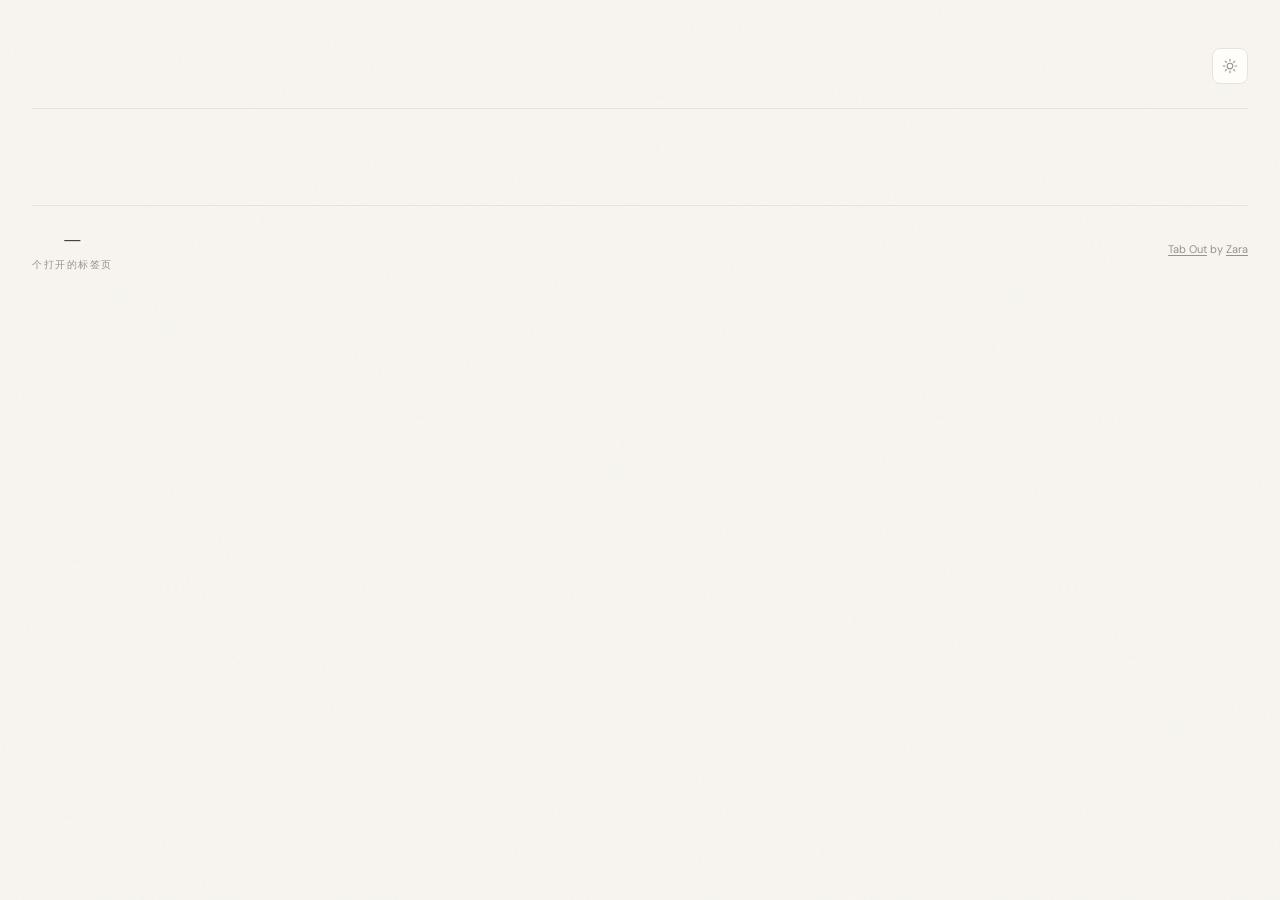
==== extension/index.html @ 6ba46573 "feat: 添加深色/浅色主题切换功能 - 支持跟随系统自动切换深色/浅色模式 - 右上角添加主题切换按钮（太阳/月亮图标） - 用户手动切换后记住偏好，存到 chrome.storage.local" ====
<!DOCTYPE html>
<html lang="zh-CN">
<head>
  <meta charset="UTF-8">
  <meta name="viewport" content="width=device-width, initial-scale=1.0">
  <title>Tab Out</title>

  <!-- Google Fonts: Newsreader (for headings/numbers) + DM Sans (for body text) -->
  <link rel="preconnect" href="https://fonts.googleapis.com">
  <link href="https://fonts.googleapis.com/css2?family=Newsreader:ital,opsz,wght@0,6..72,300;0,6..72,400;0,6..72,500;1,6..72,300;1,6..72,400&family=DM+Sans:wght@300;400;500;600&display=swap" rel="stylesheet">

  <link rel="stylesheet" href="style.css">
</head>
<body>
<div class="container">



  <!-- ================================================================
       HEADER — greeting on the left, theme toggle on the right
       ================================================================ -->
  <header>
    <div class="header-left">
      <!-- "Good afternoon" — written by getGreeting() in app.js -->
      <h1 id="greeting"></h1>
      <!-- "Friday, April 4, 2026" — written by getDateDisplay() in app.js -->
      <div class="date" id="dateDisplay"></div>
    </div>
    <div class="header-right">
      <button class="theme-toggle" id="themeToggle" title="切换主题">
        <svg class="icon-sun" xmlns="http://www.w3.org/2000/svg" fill="none" viewBox="0 0 24 24" stroke-width="1.5" stroke="currentColor">
          <path stroke-linecap="round" stroke-linejoin="round" d="M12 3v2.25m6.364.386-1.591 1.591M21 12h-2.25m-.386 6.364-1.591-1.591M12 18.75V21m-4.773-4.227-1.591 1.591M5.25 12H3m4.227-4.773L5.636 5.636M15.75 12a3.75 3.75 0 1 1-7.5 0 3.75 3.75 0 0 1 7.5 0Z" />
        </svg>
        <svg class="icon-moon" xmlns="http://www.w3.org/2000/svg" fill="none" viewBox="0 0 24 24" stroke-width="1.5" stroke="currentColor">
          <path stroke-linecap="round" stroke-linejoin="round" d="M21.752 15.002A9.72 9.72 0 0 1 18 15.75c-5.385 0-9.75-4.365-9.75-9.75 0-1.33.266-2.597.748-3.752A9.753 9.753 0 0 0 3 11.25C3 16.635 7.365 21 12.75 21a9.753 9.753 0 0 0 9.002-5.998Z" />
        </svg>
      </button>
    </div>
  </header>

  <!-- ================================================================
       TAB OUT DUPES BANNER — appears when you have extra Tab Out tabs open
       Hidden by default; app.js shows it when dupeTabOutCount > 1
       ================================================================ -->
  <div class="tab-cleanup-banner" id="tabOutDupeBanner" style="display:none">
    <div class="tab-cleanup-left">
      <div class="tab-cleanup-icon">
        <svg xmlns="http://www.w3.org/2000/svg" fill="none" viewBox="0 0 24 24" stroke-width="1.5" stroke="currentColor">
          <path stroke-linecap="round" stroke-linejoin="round" d="M15.75 17.25v3.375c0 .621-.504 1.125-1.125 1.125h-9.75a1.125 1.125 0 0 1-1.125-1.125V7.875c0-.621.504-1.125 1.125-1.125H6.75a9.06 9.06 0 0 1 1.5.124m7.5 10.376h3.375c.621 0 1.125-.504 1.125-1.125V11.25c0-4.46-3.243-8.161-7.5-8.876a9.06 9.06 0 0 0-1.5-.124H9.375c-.621 0-1.125.504-1.125 1.125v3.5m7.5 10.375H9.375a1.125 1.125 0 0 1-1.125-1.125v-9.25m12 6.625v-1.875a3.375 3.375 0 0 0-3.375-3.375h-1.5a1.125 1.125 0 0 1-1.125-1.125v-1.5a3.375 3.375 0 0 0-3.375-3.375H9.75" />
        </svg>
      </div>
      <div class="tab-cleanup-text">
        你打开了 <strong id="tabOutDupeCount"></strong> 个 Tab Out 标签页。保留这一个就好？
      </div>
    </div>
    <button class="tab-cleanup-btn" data-action="close-tabout-dupes">关闭多余的</button>
  </div>

  <!-- ================================================================
       MAIN CONTENT AREA — two-column layout
       Left: open tabs (domain/mission cards)
       Right: saved for later checklist
       The right column only renders when it has items (JS controls this)
       ================================================================ -->
  <div class="dashboard-columns" id="dashboardColumns">

    <!-- LEFT COLUMN: Open tabs -->
    <div class="active-section" id="openTabsSection" style="display:none">
      <div class="section-header">
        <h2 id="openTabsSectionTitle">当前</h2>
        <div class="section-line"></div>
        <div class="section-count" id="openTabsSectionCount"></div>
      </div>
      <div class="missions" id="openTabsMissions"></div>
    </div>

    <!-- RIGHT COLUMN: Saved for Later checklist -->
    <div class="deferred-column" id="deferredColumn" style="display:none">
      <div class="section-header">
        <h2>稍后处理</h2>
        <div class="section-line"></div>
        <div class="section-count" id="deferredCount"></div>
      </div>

      <!-- Active checklist items — injected by renderDeferredList() in app.js -->
      <div class="deferred-list" id="deferredList"></div>

      <!-- Empty state — shown when no active deferred tabs -->
      <div class="deferred-empty" id="deferredEmpty" style="display:none">
        暂无待处理标签页。
      </div>

      <!-- Archive section — collapsed by default -->
      <div class="deferred-archive" id="deferredArchive" style="display:none">
        <button class="archive-toggle" id="archiveToggle">
          <svg class="archive-chevron" xmlns="http://www.w3.org/2000/svg" fill="none" viewBox="0 0 24 24" stroke-width="2" stroke="currentColor"><path stroke-linecap="round" stroke-linejoin="round" d="m19.5 8.25-7.5 7.5-7.5-7.5" /></svg>
          归档
          <span class="archive-count" id="archiveCount"></span>
        </button>
        <div class="archive-body" id="archiveBody" style="display:none">
          <input type="text" class="archive-search" id="archiveSearch" placeholder="搜索已归档标签页...">
          <div class="archive-list" id="archiveList"></div>
        </div>
      </div>
    </div>

  </div><!-- end .dashboard-columns -->

  <!-- ================================================================
       FOOTER — global stats + refresh control
       ================================================================ -->
  <footer>
    <div class="footer-stats">
      <div class="stat">
        <div class="stat-num" id="statTabs">—</div>
        <div class="stat-label">个打开的标签页</div>
      </div>
    </div>
    <div class="last-refresh">
      <span style="color: var(--muted); font-size: 11px;"><a href="https://github.com/zarazhangrui/tab-out" target="_top" style="color: var(--muted); text-decoration: underline; text-underline-offset: 2px;">Tab Out</a> by <a href="https://x.com/zarazhangrui" target="_top" style="color: var(--muted); text-decoration: underline; text-underline-offset: 2px;">Zara</a></span>
    </div>
  </footer>

</div><!-- end .container -->

<!-- ================================================================
     TOAST — floats above everything, used for action confirmations
     Hidden by default via CSS (opacity:0, translateY)
     ================================================================ -->
<div class="toast" id="toast">
  <!-- Checkmark circle icon (Heroicons outline) -->
  <svg xmlns="http://www.w3.org/2000/svg" fill="none" viewBox="0 0 24 24" stroke-width="2" stroke="currentColor">
    <path stroke-linecap="round" stroke-linejoin="round" d="M9 12.75 11.25 15 15 9.75M21 12a9 9 0 1 1-18 0 9 9 0 0 1 18 0Z" />
  </svg>
  <span id="toastText"></span>
</div>

<!-- Personal config (gitignored) — defines LOCAL_LANDING_PAGE_PATTERNS etc. -->
<!-- If the file doesn't exist, that's fine — app.js uses sensible defaults. -->
<script src="config.local.js" onerror="/* no personal config, that's fine */"></script>

<!-- Main dashboard logic — loads last so the DOM is ready -->
<script src="app.js"></script>
</body>
</html>
---- extension/style.css ----
/* ============================================================
   Tab Mission Control — Dashboard Styles
   Extracted directly from mockup.html — do not modify unless
   also updating the mockup. This is the approved design.
   ============================================================ */

/* ---- Theme: Light (default) ---- */
:root {
  --ink: #1a1613;
  --paper: #f8f5f0;
  --warm-gray: #e8e2da;
  --muted: #9a918a;
  --accent-amber: #c8713a;
  --accent-sage: #5a7a62;
  --accent-slate: #5a6b7a;
  --accent-rose: #b35a5a;
  --status-active: #3d7a4a;
  --status-cooling: #b8892e;
  --status-abandoned: #b35a5a;
  --card-bg: #fffdf9;
  --shadow: rgba(26, 22, 19, 0.06);
}

/* ---- Theme: Dark ---- */
[data-theme="dark"] {
  --ink: #f8f5f0;
  --paper: #1a1613;
  --warm-gray: #2d2825;
  --muted: #7a716a;
  --accent-amber: #e8956a;
  --accent-sage: #7a9a82;
  --accent-slate: #7a8b9a;
  --accent-rose: #c27a7a;
  --status-active: #6a9a6a;
  --status-cooling: #d8a94e;
  --status-abandoned: #c27a7a;
  --card-bg: #241f1c;
  --shadow: rgba(0, 0, 0, 0.3);
}

/* ---- Auto follow system preference ---- */
@media (prefers-color-scheme: dark) {
  :root:not([data-theme]) {
    --ink: #f8f5f0;
    --paper: #1a1613;
    --warm-gray: #2d2825;
    --muted: #7a716a;
    --accent-amber: #e8956a;
    --accent-sage: #7a9a82;
    --accent-slate: #7a8b9a;
    --accent-rose: #c27a7a;
    --status-active: #6a9a6a;
    --status-cooling: #d8a94e;
    --status-abandoned: #c27a7a;
    --card-bg: #241f1c;
    --shadow: rgba(0, 0, 0, 0.3);
  }
}

* { margin: 0; padding: 0; box-sizing: border-box; }

body {
  font-family: 'DM Sans', sans-serif;
  background: var(--paper);
  color: var(--ink);
  min-height: 100vh;
  -webkit-font-smoothing: antialiased;
}

/* Subtle paper texture */
body::before {
  content: '';
  position: fixed;
  inset: 0;
  background-image: url("data:image/svg+xml,%3Csvg viewBox='0 0 256 256' xmlns='http://www.w3.org/2000/svg'%3E%3Cfilter id='noise'%3E%3CfeTurbulence type='fractalNoise' baseFrequency='0.9' numOctaves='4' stitchTiles='stitch'/%3E%3C/filter%3E%3Crect width='100%25' height='100%25' filter='url(%23noise)' opacity='0.03'/%3E%3C/svg%3E");
  pointer-events: none;
  z-index: 0;
}

.container {
  position: relative;
  z-index: 1;
  max-width: 960px;
  margin: 0 auto;
  padding: 48px 32px 80px;
}

/* When the saved-for-later sidebar is open, expand the container
   so the tab grid still has room for 2-3 columns */
.container:has(.dashboard-columns) {
  max-width: 1300px;
}

/* ---- Header ---- */
header {
  display: flex;
  justify-content: space-between;
  align-items: flex-start;
  margin-bottom: 48px;
  padding-bottom: 24px;
  border-bottom: 1px solid var(--warm-gray);
}

.header-left h1 {
  font-family: 'Newsreader', serif;
  font-weight: 300;
  font-size: 28px;
  letter-spacing: -0.5px;
  color: var(--ink);
  margin-bottom: 4px;
}

.header-left .date {
  font-size: 13px;
  color: var(--muted);
  font-weight: 400;
  letter-spacing: 0.5px;
  text-transform: uppercase;
}

/* ---- Theme Toggle Button ---- */
.header-right {
  display: flex;
  align-items: center;
}

.theme-toggle {
  display: flex;
  align-items: center;
  justify-content: center;
  width: 36px;
  height: 36px;
  border: 1px solid var(--warm-gray);
  border-radius: 8px;
  background: var(--card-bg);
  cursor: pointer;
  transition: all 0.2s;
  position: relative;
}

.theme-toggle:hover {
  border-color: var(--ink);
  transform: translateY(-1px);
}

.theme-toggle svg {
  width: 18px;
  height: 18px;
  color: var(--muted);
  transition: all 0.2s;
  position: absolute;
}

.theme-toggle:hover svg {
  color: var(--ink);
}

/* Show sun icon by default, hide moon */
.theme-toggle .icon-sun {
  opacity: 1;
}
.theme-toggle .icon-moon {
  opacity: 0;
}

/* When dark mode is active, swap icons */
[data-theme="dark"] .theme-toggle .icon-sun {
  opacity: 0;
}
[data-theme="dark"] .theme-toggle .icon-moon {
  opacity: 1;
}

/* Also swap icons when system is dark (without explicit data-theme) */
@media (prefers-color-scheme: dark) {
  :root:not([data-theme="light"]) .theme-toggle .icon-sun {
    opacity: 0;
  }
  :root:not([data-theme="light"]) .theme-toggle .icon-moon {
    opacity: 1;
  }
}

/* ---- Tab cleanup banner ---- */
.tab-cleanup-banner {
  background: linear-gradient(135deg, rgba(200, 113, 58, 0.04), rgba(200, 113, 58, 0.09));
  border: 1px solid rgba(200, 113, 58, 0.18);
  border-radius: 8px;
  padding: 16px 24px;
  display: flex;
  align-items: center;
  justify-content: space-between;
  margin-bottom: 16px;
}

.tab-cleanup-left {
  display: flex;
  align-items: center;
  gap: 16px;
}

.tab-cleanup-icon {
  width: 36px;
  height: 36px;
  border-radius: 50%;
  background: rgba(200, 113, 58, 0.1);
  display: flex;
  align-items: center;
  justify-content: center;
  flex-shrink: 0;
}

.tab-cleanup-icon svg {
  width: 18px;
  height: 18px;
  color: var(--accent-amber);
}

.tab-cleanup-text {
  font-size: 13px;
  color: var(--ink);
  line-height: 1.5;
}

.tab-cleanup-text strong {
  font-weight: 600;
}

.tab-cleanup-btn {
  font-family: 'DM Sans', sans-serif;
  font-size: 12px;
  font-weight: 600;
  padding: 8px 20px;
  border-radius: 6px;
  border: none;
  background: var(--accent-amber);
  color: white;
  cursor: pointer;
  transition: all 0.2s;
  white-space: nowrap;
}

.tab-cleanup-btn:hover {
  opacity: 0.85;
  transform: translateY(-1px);
}

/* ---- Nudge banner ---- */
.nudge-banner {
  background: linear-gradient(135deg, rgba(179, 90, 90, 0.04), rgba(179, 90, 90, 0.08));
  border: 1px solid rgba(179, 90, 90, 0.15);
  border-radius: 8px;
  padding: 16px 24px;
  display: flex;
  align-items: center;
  gap: 16px;
  margin-bottom: 40px;
}

.nudge-icon {
  width: 36px;
  height: 36px;
  border-radius: 50%;
  background: rgba(179, 90, 90, 0.1);
  display: flex;
  align-items: center;
  justify-content: center;
  flex-shrink: 0;
}

.nudge-icon svg {
  width: 18px;
  height: 18px;
  color: var(--status-abandoned);
}

.nudge-text {
  font-size: 13px;
  color: var(--ink);
  line-height: 1.5;
}

.nudge-text strong {
  font-weight: 600;
}

/* ---- Section Headers ---- */
.section-header {
  display: flex;
  align-items: center;
  gap: 12px;
  margin-bottom: 20px;
  margin-top: 8px;
}

.section-header h2 {
  font-family: 'Newsreader', serif;
  font-weight: 400;
  font-size: 18px;
  font-style: italic;
  color: var(--muted);
  white-space: nowrap;
}

.section-line {
  flex: 1;
  height: 1px;
  background: var(--warm-gray);
}

.section-count {
  font-size: 12px;
  color: var(--muted);
  font-weight: 500;
  letter-spacing: 0.5px;
  white-space: nowrap;
}

/* ---- Mission Cards ---- */
.missions {
  columns: 280px;
  column-gap: 12px;
  margin-bottom: 40px;
}

.mission-card {
  background: var(--card-bg);
  border: 1px solid var(--warm-gray);
  border-radius: 8px;
  padding: 16px 18px;
  display: flex;
  flex-direction: column;
  gap: 8px;
  transition: box-shadow 0.25s ease, transform 0.25s ease;
  cursor: pointer;
  position: relative;
  overflow: hidden;
  break-inside: avoid;       /* don't split a card across columns */
  margin-bottom: 12px;       /* vertical spacing (replaces grid gap) */
}

/* Colored top border instead of side bar for grid cards */
.mission-card::before {
  content: '';
  position: absolute;
  top: 0;
  left: 0;
  right: 0;
  height: 3px;
  background: var(--warm-gray);
}

.mission-card.has-active-bar::before { background: var(--status-active); }
.mission-card.has-amber-bar::before { background: var(--accent-amber); }
.mission-card.has-neutral-bar::before { background: var(--warm-gray); }

.mission-card:hover {
  box-shadow: 0 4px 20px var(--shadow);
  transform: translateY(-1px);
}

/* Closing animation — card scales down and fades out */
.mission-card.closing {
  opacity: 0;
  transform: scale(0.9);
  transition: opacity 0.25s ease, transform 0.25s ease;
  pointer-events: none;
}

.mission-card.collapsed {
  display: none !important;
}

/* Old side status bar — hidden, replaced by top border via ::before */
.status-bar {
  display: none;
}

.mission-content {
  min-width: 0;
}

/* Hide the right-side meta (page count) — info is already in the badge */
.mission-meta {
  display: none;
}

.mission-top {
  display: flex;
  align-items: center;
  gap: 10px;
  margin-bottom: 6px;
  flex-wrap: wrap;
}

.mission-name {
  font-weight: 600;
  font-size: 15px;
  color: var(--ink);
  letter-spacing: -0.2px;
}

.mission-tag {
  font-size: 10px;
  text-transform: uppercase;
  letter-spacing: 1px;
  font-weight: 600;
  padding: 2px 8px;
  border-radius: 3px;
}

.mission-tag.active {
  color: var(--status-active);
  background: rgba(61, 122, 74, 0.08);
}

.mission-tag.cooling {
  color: var(--status-cooling);
  background: rgba(184, 137, 46, 0.08);
}

.mission-tag.abandoned {
  color: var(--status-abandoned);
  background: rgba(179, 90, 90, 0.08);
}

/* Tab indicator badge — shows how many Chrome tabs are still open for this mission */
.open-tabs-badge {
  display: inline-flex;
  align-items: center;
  gap: 4px;
  font-size: 10px;
  font-weight: 500;
  color: var(--accent-amber);
  background: rgba(200, 113, 58, 0.08);
  padding: 2px 8px;
  border-radius: 3px;
}

.open-tabs-badge svg {
  width: 10px;
  height: 10px;
}

.mission-summary {
  font-size: 13px;
  color: var(--muted);
  line-height: 1.5;
  margin-bottom: 8px;
}

.mission-pages {
  display: flex;
  flex-direction: column;
  gap: 0;
}

/* ---- Tab row — each tab is a full-width row with favicon, title, and actions ---- */
.page-chip {
  font-size: 13px;
  color: var(--ink);
  background: transparent;
  padding: 8px 4px;
  border-radius: 0;
  border: none;
  border-bottom: 1px solid rgba(154, 145, 138, 0.1);
  position: relative;
  display: flex;
  align-items: center;
  gap: 8px;
  line-height: 1.4;
}

.page-chip:last-child,
.page-chip-overflow {
  border-bottom: none;
}

/* Favicon */
.chip-favicon {
  width: 16px;
  height: 16px;
  flex-shrink: 0;
  border-radius: 2px;
}

/* Title text — wraps naturally, no truncation */
.chip-text {
  flex: 1;
  min-width: 0;
  /* Show up to 2 lines, then ellipsis */
  display: -webkit-box;
  -webkit-line-clamp: 2;
  -webkit-box-orient: vertical;
  overflow: hidden;
}

/* Duplicate badge */
.chip-dupe-badge {
  color: var(--accent-amber);
  font-weight: 600;
}

/* Duplicate border highlight */
.chip-has-dupes {
  border-color: rgba(200, 113, 58, 0.25);
}

/* Action buttons grouped on the right */
.chip-actions {
  display: flex;
  align-items: center;
  gap: 2px;
  flex-shrink: 0;
  margin-left: auto;
}

/* ---- Chip action buttons (save + close) ---- */
.chip-action {
  display: inline-flex;
  align-items: center;
  justify-content: center;
  background: none;
  border: none;
  color: var(--muted);
  cursor: pointer;
  padding: 4px;
  border-radius: 4px;
  opacity: 0.35;
  transition: opacity 0.15s, color 0.15s, background 0.15s;
  flex-shrink: 0;
}

.chip-action svg {
  width: 15px;
  height: 15px;
}

.chip-action:hover {
  opacity: 1;
  background: rgba(154, 145, 138, 0.1);
}

.chip-save:hover {
  color: var(--accent-sage);
  background: rgba(90, 122, 98, 0.08);
}

.chip-close:hover {
  color: var(--status-abandoned);
  background: rgba(179, 90, 90, 0.08);
}

.page-chip.clickable {
  cursor: pointer;
  transition: background 0.15s ease;
}

.page-chip.clickable:hover {
  background: rgba(200, 113, 58, 0.04);
}

/* "+N more" overflow chip */
.page-chip-overflow {
  font-size: 12px;
  color: var(--muted);
  padding: 6px 4px;
}

/* mission-meta hidden — see above */

.mission-time {
  font-size: 12px;
  color: var(--muted);
  margin-bottom: 4px;
}

.mission-page-count {
  font-size: 20px;
  font-family: 'Newsreader', serif;
  font-weight: 300;
  color: var(--ink);
  line-height: 1;
}

.mission-page-label {
  font-size: 10px;
  color: var(--muted);
  text-transform: uppercase;
  letter-spacing: 1px;
}

/* ---- Actions row ---- */
.actions {
  display: flex;
  gap: 8px;
  margin-top: 10px;
}

.action-btn {
  font-size: 11px;
  font-family: 'DM Sans', sans-serif;
  font-weight: 500;
  padding: 5px 14px;
  border-radius: 4px;
  border: 1px solid var(--warm-gray);
  background: var(--card-bg);
  color: var(--muted);
  cursor: pointer;
  transition: all 0.2s;
  display: inline-flex;
  align-items: center;
  gap: 5px;
}

.action-btn:hover {
  border-color: var(--ink);
  color: var(--ink);
}

.action-btn svg {
  width: 12px;
  height: 12px;
}

.action-btn.primary {
  background: var(--ink);
  color: var(--paper);
  border-color: var(--ink);
}

.action-btn.primary:hover {
  opacity: 0.85;
}

.action-btn.close-tabs {
  border-color: rgba(200, 113, 58, 0.3);
  color: var(--accent-amber);
  background: rgba(200, 113, 58, 0.04);
}

.action-btn.close-tabs:hover {
  background: rgba(200, 113, 58, 0.1);
  border-color: var(--accent-amber);
}

.action-btn.save-tabs {
  border-color: rgba(90, 122, 98, 0.3);
  color: var(--accent-sage);
  background: rgba(90, 122, 98, 0.04);
}

.action-btn.save-tabs:hover {
  background: rgba(90, 122, 98, 0.1);
  border-color: var(--accent-sage);
}

.action-btn.danger {
  color: var(--status-abandoned);
}

.action-btn.danger:hover {
  border-color: var(--status-abandoned);
  color: var(--status-abandoned);
}

/* ---- Toast notification ---- */
.toast {
  position: fixed;
  bottom: 32px;
  left: 50%;
  transform: translateX(-50%) translateY(80px);
  background: var(--ink);
  color: var(--paper);
  font-family: 'DM Sans', sans-serif;
  font-size: 13px;
  font-weight: 500;
  padding: 12px 24px;
  border-radius: 8px;
  box-shadow: 0 8px 32px rgba(0,0,0,0.2);
  z-index: 100;
  opacity: 0;
  transition: all 0.4s cubic-bezier(0.16, 1, 0.3, 1);
  pointer-events: none;
  display: flex;
  align-items: center;
  gap: 8px;
}

.toast.visible {
  opacity: 1;
  transform: translateX(-50%) translateY(0);
}

.toast svg {
  width: 16px;
  height: 16px;
  color: var(--status-active);
}

/* ---- Footer ---- */
footer {
  margin-top: 48px;
  padding-top: 20px;
  border-top: 1px solid var(--warm-gray);
  display: flex;
  justify-content: space-between;
  align-items: center;
}

.footer-stats {
  display: flex;
  gap: 32px;
}

.stat {
  text-align: center;
}

.stat-num {
  font-family: 'Newsreader', serif;
  font-size: 28px;
  font-weight: 300;
  color: var(--ink);
  line-height: 1;
  transition: all 0.3s;
}

.stat-label {
  font-size: 10px;
  text-transform: uppercase;
  letter-spacing: 1.5px;
  color: var(--muted);
  margin-top: 4px;
}

.last-refresh {
  font-size: 11px;
  color: var(--muted);
}

.refresh-btn {
  font-family: 'DM Sans', sans-serif;
  font-size: 11px;
  font-weight: 500;
  color: var(--accent-amber);
  background: none;
  border: none;
  cursor: pointer;
  text-decoration: underline;
  text-underline-offset: 2px;
}

/* ---- Animations ---- */
@keyframes fadeUp {
  from { opacity: 0; transform: translateY(12px); }
  to { opacity: 1; transform: translateY(0); }
}

header { animation: fadeUp 0.5s ease both; }
.tab-cleanup-banner { animation: fadeUp 0.5s ease 0.1s both; }
.nudge-banner { animation: fadeUp 0.5s ease 0.15s both; }
.active-section .section-header { animation: fadeUp 0.5s ease 0.2s both; }
.active-section .missions .mission-card:nth-child(1) { animation: fadeUp 0.4s ease 0.25s both; }
.active-section .missions .mission-card:nth-child(2) { animation: fadeUp 0.4s ease 0.3s both; }
.active-section .missions .mission-card:nth-child(3) { animation: fadeUp 0.4s ease 0.35s both; }
.active-section .missions .mission-card:nth-child(4) { animation: fadeUp 0.4s ease 0.4s both; }
.abandoned-section .section-header { animation: fadeUp 0.5s ease 0.45s both; }
.abandoned-section .missions .mission-card:nth-child(1) { animation: fadeUp 0.4s ease 0.5s both; }
.abandoned-section .missions .mission-card:nth-child(2) { animation: fadeUp 0.4s ease 0.55s both; }
.abandoned-section .missions .mission-card:nth-child(3) { animation: fadeUp 0.4s ease 0.6s both; }
footer { animation: fadeUp 0.5s ease 0.65s both; }

.deferred-list .deferred-item:nth-child(1) { animation-delay: 0.05s; }
.deferred-list .deferred-item:nth-child(2) { animation-delay: 0.1s; }
.deferred-list .deferred-item:nth-child(3) { animation-delay: 0.15s; }
.deferred-list .deferred-item:nth-child(4) { animation-delay: 0.2s; }
.deferred-list .deferred-item:nth-child(5) { animation-delay: 0.25s; }
.deferred-column .section-header { animation: fadeUp 0.5s ease 0.1s both; }


/* ================================================================
   STATIC DEFAULT VIEW — new elements added for "AI on demand"
   ================================================================ */

/* ---- Neutral status bar (domain-grouped cards, no AI color) ---- */
.status-bar.neutral {
  background: var(--warm-gray);
}

/* ---- "Domain" tag on static domain cards ---- */
.mission-tag.neutral {
  color: var(--muted);
  background: rgba(154, 145, 138, 0.1);
}

/* ================================================================
   MISSIONS EMPTY STATE
   Shown when all mission cards have been closed.
   A calm, satisfying "you did it" moment.
   ================================================================ */

.missions-empty-state {
  /* Takes the full width — spans all columns */
  column-span: all;

  display: flex;
  flex-direction: column;
  align-items: center;
  justify-content: center;
  gap: 12px;

  padding: 56px 24px;
  text-align: center;

  animation: fadeUp 0.5s ease both;
}

/* CSS-drawn checkmark in a glowing circle */
.empty-checkmark {
  width: 56px;
  height: 56px;
  border-radius: 50%;
  background: rgba(90, 122, 98, 0.1);
  border: 1.5px solid rgba(90, 122, 98, 0.3);

  /* Soft sage glow */
  box-shadow: 0 0 0 8px rgba(90, 122, 98, 0.05),
              0 0 0 16px rgba(90, 122, 98, 0.03);

  display: flex;
  align-items: center;
  justify-content: center;

  /* Pop in with a gentle scale animation */
  animation: checkPop 0.5s cubic-bezier(0.34, 1.56, 0.64, 1) 0.1s both;
}

.empty-checkmark svg {
  width: 26px;
  height: 26px;
  color: var(--accent-sage);
  stroke-width: 2.5;
}

@keyframes checkPop {
  from { transform: scale(0.6); opacity: 0; }
  to   { transform: scale(1);   opacity: 1; }
}

.empty-title {
  font-family: 'Newsreader', serif;
  font-size: 20px;
  font-weight: 400;
  font-style: italic;
  color: var(--ink);
  letter-spacing: -0.3px;
}

.empty-subtitle {
  font-size: 13px;
  color: var(--muted);
  font-weight: 400;
  letter-spacing: 0.3px;
}


/* ================================================================
   UPDATE BANNER
   Appears at the very top of the page when a new version is available.
   Intentionally thin and unobtrusive — it's informational, not urgent.
   The warm sage green palette feels calm and positive ("new thing!"),
   contrasting with the amber/rose warning tones used elsewhere.
   ================================================================ */

.update-banner {
  /* Thin bar — sits above the header, below the container's top padding */
  display: flex;
  align-items: center;
  justify-content: space-between;
  gap: 12px;

  /* Sage green tint — matches accent-sage but very light */
  background: linear-gradient(135deg, rgba(90, 122, 98, 0.05), rgba(90, 122, 98, 0.10));
  border: 1px solid rgba(90, 122, 98, 0.22);
  border-radius: 8px;
  padding: 10px 16px;

  /* Push the header down slightly */
  margin-bottom: 24px;

  /* Slide in from above when it appears */
  animation: bannerSlideIn 0.35s cubic-bezier(0.16, 1, 0.3, 1) both;
}

@keyframes bannerSlideIn {
  from { opacity: 0; transform: translateY(-8px); }
  to   { opacity: 1; transform: translateY(0); }
}

/* Left cluster: icon + text */
.update-banner-left {
  display: flex;
  align-items: center;
  gap: 10px;
  flex: 1;
  min-width: 0; /* prevents text overflow from breaking layout */
}

.update-banner-icon {
  width: 16px;
  height: 16px;
  color: var(--accent-sage);
  flex-shrink: 0;
  opacity: 0.85;
}

.update-banner-text {
  font-size: 13px;
  color: var(--ink);
  font-weight: 400;
  line-height: 1.4;
  opacity: 0.85;
}

/* Right cluster: action button + dismiss X */
.update-banner-right {
  display: flex;
  align-items: center;
  gap: 8px;
  flex-shrink: 0;
}

/* "Update now" button — small, filled, sage green */
.update-banner-btn {
  font-family: 'DM Sans', sans-serif;
  font-size: 12px;
  font-weight: 500;
  color: #fff;
  background: var(--accent-sage);
  border: none;
  border-radius: 5px;
  padding: 5px 12px;
  cursor: pointer;
  letter-spacing: 0.2px;
  transition: background 0.2s, opacity 0.2s;
  white-space: nowrap;
}

.update-banner-btn:hover {
  background: #4a6952; /* slightly darker sage */
}

.update-banner-btn:disabled {
  opacity: 0.55;
  cursor: not-allowed;
}

/* Dismiss X button — minimal, icon-only */
.update-banner-dismiss {
  display: flex;
  align-items: center;
  justify-content: center;
  width: 24px;
  height: 24px;
  border: none;
  background: transparent;
  cursor: pointer;
  border-radius: 4px;
  color: var(--muted);
  transition: background 0.15s, color 0.15s;
  padding: 0;
  flex-shrink: 0;
}

.update-banner-dismiss:hover {
  background: rgba(26, 22, 19, 0.06);
  color: var(--ink);
}

.update-banner-dismiss svg {
  width: 14px;
  height: 14px;
}


/* ================================================================
   SAVED FOR LATER — Checklist Column + Archive
   ================================================================ */

/* ---- Two-column layout ---- */
.dashboard-columns {
  display: flex;
  gap: 32px;
  align-items: flex-start;
}

/* Open tabs column keeps the grid layout */
.dashboard-columns .active-section {
  flex: 1;
  min-width: 600px;
}

/* Saved for later column — fixed width on the right, scrolls independently */
.deferred-column {
  width: 280px;
  flex-shrink: 0;
  position: sticky;
  top: 32px;
  max-height: calc(100vh - 64px);
  overflow-y: auto;
}

/* On narrow screens, stack vertically */
@media (max-width: 800px) {
  .dashboard-columns {
    flex-direction: column;
  }
  .deferred-column {
    width: 100%;
    position: static;
  }
}

/* ---- Checklist items ---- */
.deferred-item {
  display: flex;
  align-items: flex-start;
  gap: 10px;
  padding: 10px 0;
  border-bottom: 1px solid rgba(154, 145, 138, 0.12);
  animation: fadeUp 0.3s ease both;
}

.deferred-item:last-child {
  border-bottom: none;
}

/* Custom checkbox */
.deferred-checkbox {
  appearance: none;
  -webkit-appearance: none;
  width: 18px;
  height: 18px;
  border: 2px solid var(--warm-gray);
  border-radius: 4px;
  cursor: pointer;
  flex-shrink: 0;
  margin-top: 1px;
  transition: all 0.2s;
  position: relative;
}

.deferred-checkbox:hover {
  border-color: var(--accent-sage);
}

.deferred-checkbox:checked {
  background: var(--accent-sage);
  border-color: var(--accent-sage);
}

/* Checkmark inside the checkbox */
.deferred-checkbox:checked::after {
  content: '';
  position: absolute;
  top: 2px;
  left: 5px;
  width: 4px;
  height: 8px;
  border: solid white;
  border-width: 0 2px 2px 0;
  transform: rotate(45deg);
}

/* Item content (title, domain, time) */
.deferred-info {
  flex: 1;
  min-width: 0;
}

.deferred-title {
  font-size: 13px;
  color: var(--ink);
  text-decoration: none;
  display: block;
  overflow: hidden;
  text-overflow: ellipsis;
  white-space: nowrap;
  transition: color 0.15s;
}

.deferred-title:hover {
  color: var(--accent-amber);
}

.deferred-meta {
  font-size: 11px;
  color: var(--muted);
  margin-top: 2px;
  display: flex;
  gap: 8px;
}

/* Checked-off item — strikethrough + faded */
.deferred-item.checked .deferred-title {
  text-decoration: line-through;
  color: var(--muted);
}

.deferred-item.checked .deferred-meta {
  opacity: 0.5;
}

/* Dismiss (X) button */
.deferred-dismiss {
  background: none;
  border: none;
  color: var(--muted);
  cursor: pointer;
  padding: 2px;
  opacity: 0.3;
  transition: opacity 0.15s, color 0.15s;
  flex-shrink: 0;
  margin-top: 1px;
}

.deferred-dismiss svg {
  width: 14px;
  height: 14px;
}

.deferred-dismiss:hover {
  opacity: 1;
  color: var(--status-abandoned);
}

/* Slide-out animation for items being removed */
.deferred-item.removing {
  opacity: 0;
  transform: translateX(20px);
  transition: opacity 0.3s ease, transform 0.3s ease;
}

/* ---- Empty state ---- */
.deferred-empty {
  font-size: 13px;
  color: var(--muted);
  font-style: italic;
  padding: 24px 0;
  text-align: center;
}

/* ---- Archive section ---- */
.deferred-archive {
  margin-top: 16px;
  padding-top: 12px;
  border-top: 1px solid var(--warm-gray);
}

.archive-toggle {
  font-family: 'DM Sans', sans-serif;
  font-size: 12px;
  font-weight: 500;
  color: var(--muted);
  background: none;
  border: none;
  cursor: pointer;
  display: flex;
  align-items: center;
  gap: 6px;
  padding: 4px 0;
  width: 100%;
  text-align: left;
  transition: color 0.15s;
}

.archive-toggle:hover {
  color: var(--ink);
}

.archive-chevron {
  width: 14px;
  height: 14px;
  transition: transform 0.2s;
}

.archive-toggle.open .archive-chevron {
  transform: rotate(180deg);
}

.archive-count {
  font-size: 11px;
  color: var(--muted);
  opacity: 0.7;
}

.archive-body {
  padding-top: 12px;
}

.archive-search {
  font-family: 'DM Sans', sans-serif;
  font-size: 12px;
  width: 100%;
  padding: 8px 12px;
  border: 1px solid var(--warm-gray);
  border-radius: 6px;
  background: var(--card-bg);
  color: var(--ink);
  outline: none;
  transition: border-color 0.2s;
  margin-bottom: 12px;
}

.archive-search:focus {
  border-color: var(--accent-amber);
}

.archive-search::placeholder {
  color: var(--muted);
}

/* Archive items are simpler — just title + domain + date */
.archive-item {
  display: flex;
  align-items: center;
  gap: 8px;
  padding: 6px 0;
  border-bottom: 1px solid rgba(154, 145, 138, 0.08);
}

.archive-item:last-child {
  border-bottom: none;
}

.archive-item-title {
  font-size: 12px;
  color: var(--muted);
  text-decoration: none;
  overflow: hidden;
  text-overflow: ellipsis;
  white-space: nowrap;
  flex: 1;
  min-width: 0;
  transition: color 0.15s;
}

.archive-item-title:hover {
  color: var(--ink);
}

.archive-item-date {
  font-size: 10px;
  color: var(--muted);
  opacity: 0.6;
  flex-shrink: 0;
}
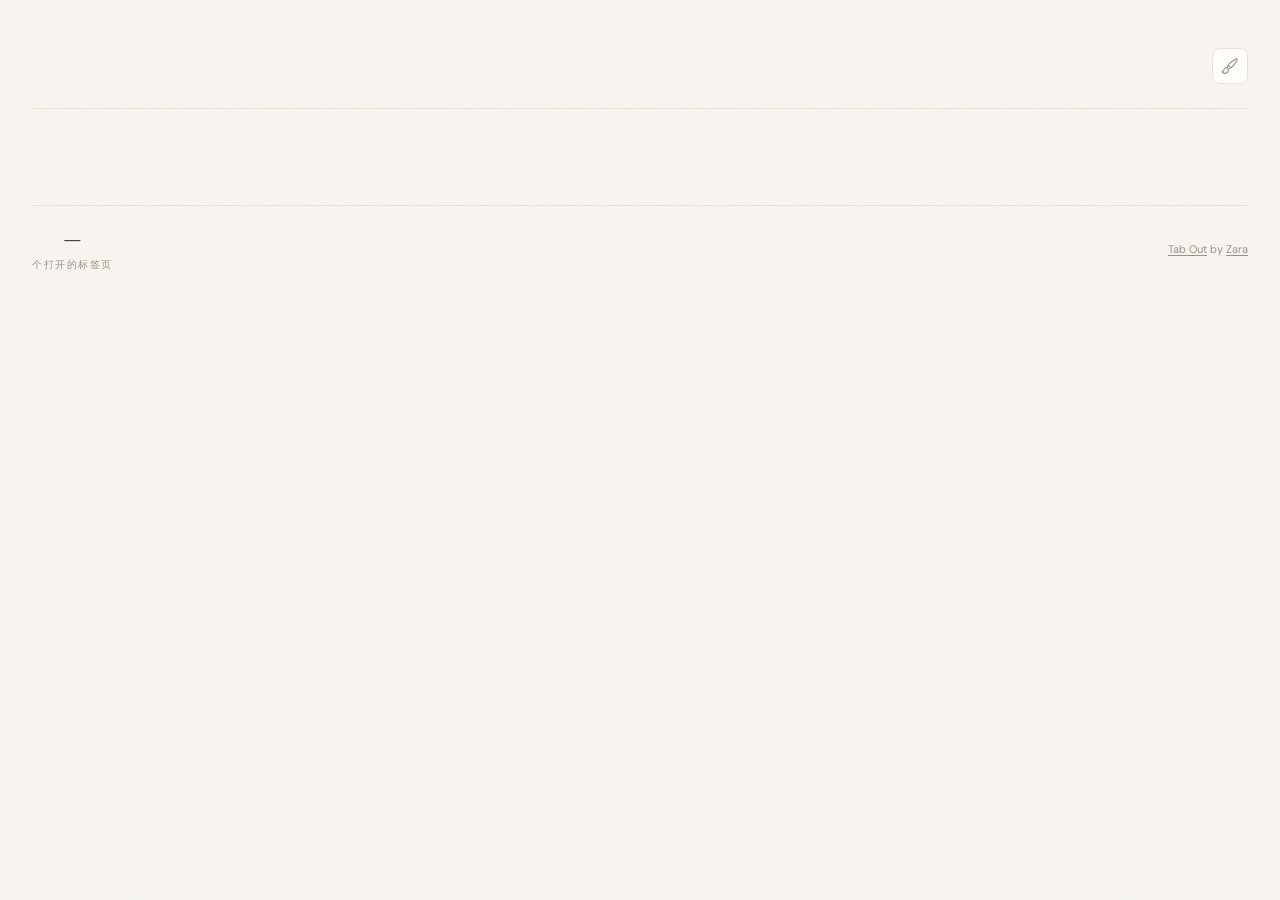
==== commit a75c3701: "feat: 实现多主题系统，支持 6 种视觉风格 新增主题风格： - 跟随系统 (auto) - 根据系统设置自动切换 - 极简主义 (minimal) - 简洁留白、克制动效 - 杂志编辑风 (ma" ====
--- a/extension/index.html
+++ b/extension/index.html
@@ -17,24 +17,49 @@
 
 
   <!-- ================================================================
-       HEADER — greeting on the left, theme toggle on the right
+       HEADER — greeting on the left, theme selector on the right
        ================================================================ -->
   <header>
     <div class="header-left">
-      <!-- "Good afternoon" — written by getGreeting() in app.js -->
       <h1 id="greeting"></h1>
-      <!-- "Friday, April 4, 2026" — written by getDateDisplay() in app.js -->
       <div class="date" id="dateDisplay"></div>
     </div>
     <div class="header-right">
-      <button class="theme-toggle" id="themeToggle" title="切换主题">
-        <svg class="icon-sun" xmlns="http://www.w3.org/2000/svg" fill="none" viewBox="0 0 24 24" stroke-width="1.5" stroke="currentColor">
-          <path stroke-linecap="round" stroke-linejoin="round" d="M12 3v2.25m6.364.386-1.591 1.591M21 12h-2.25m-.386 6.364-1.591-1.591M12 18.75V21m-4.773-4.227-1.591 1.591M5.25 12H3m4.227-4.773L5.636 5.636M15.75 12a3.75 3.75 0 1 1-7.5 0 3.75 3.75 0 0 1 7.5 0Z" />
-        </svg>
-        <svg class="icon-moon" xmlns="http://www.w3.org/2000/svg" fill="none" viewBox="0 0 24 24" stroke-width="1.5" stroke="currentColor">
-          <path stroke-linecap="round" stroke-linejoin="round" d="M21.752 15.002A9.72 9.72 0 0 1 18 15.75c-5.385 0-9.75-4.365-9.75-9.75 0-1.33.266-2.597.748-3.752A9.753 9.753 0 0 0 3 11.25C3 16.635 7.365 21 12.75 21a9.753 9.753 0 0 0 9.002-5.998Z" />
-        </svg>
-      </button>
+      <!-- Theme selector button -->
+      <div style="position:relative">
+        <button class="theme-btn" id="themeBtn" title="选择主题">
+          <svg xmlns="http://www.w3.org/2000/svg" fill="none" viewBox="0 0 24 24" stroke-width="1.5" stroke="currentColor">
+            <path stroke-linecap="round" stroke-linejoin="round" d="M9.53 16.122a3 3 0 0 0-5.78 1.128 2.25 2.25 0 0 1-2.4 2.245 4.5 4.5 0 0 0 8.4-2.245c0-.399-.078-.78-.22-1.128Zm0 0a15.998 15.998 0 0 0 3.388-1.62m-5.043-.025a15.994 15.994 0 0 1 1.622-3.395m3.42 3.42a15.995 15.995 0 0 0 4.764-4.648l3.876-5.814a1.151 1.151 0 0 0-1.597-1.597L14.146 6.32a15.996 15.996 0 0 0-4.649 4.763m3.42 3.42a6.776 6.776 0 0 0-3.42-3.42" />
+          </svg>
+        </button>
+        <!-- Theme dropdown -->
+        <div class="theme-dropdown" id="themeDropdown">
+          <button class="theme-option" data-theme="auto">
+            <span class="theme-preview" style="background:linear-gradient(135deg,#f8f5f0 50%,#1a1613 50%)"></span>
+            <span>跟随系统</span>
+          </button>
+          <button class="theme-option" data-theme="minimal">
+            <span class="theme-preview" style="background:#fafafa;border-color:#e5e5e5"></span>
+            <span>极简主义</span>
+          </button>
+          <button class="theme-option" data-theme="magazine">
+            <span class="theme-preview" style="background:#f5f0e8;border-color:#d4cfc5"></span>
+            <span>杂志编辑风</span>
+          </button>
+          <button class="theme-option" data-theme="glass">
+            <span class="theme-preview" style="background:linear-gradient(135deg,#667eea,#764ba2)"></span>
+            <span>玻璃拟态</span>
+          </button>
+          <button class="theme-option" data-theme="cyber">
+            <span class="theme-preview" style="background:#0a0a0f;border-color:#00fff9"></span>
+            <span>赛博朋克</span>
+          </button>
+          <button class="theme-option" data-theme="retro">
+            <span class="theme-preview" style="background:#1a0a2e;border-color:#ff6b9d"></span>
+            <span>复古未来</span>
+          </button>
+        </div>
+      </div>
     </div>
   </header>
 
--- a/extension/style.css
+++ b/extension/style.css
@@ -1,16 +1,20 @@
 /* ============================================================
-   Tab Mission Control — Dashboard Styles
-   Extracted directly from mockup.html — do not modify unless
-   also updating the mockup. This is the approved design.
-   ============================================================ */
-
-/* ---- Theme: Light (default) ---- */
+   Tab Out — Multi-Theme Dashboard Styles
+   Systematically designed with CSS variables for consistent theming
+   ============================================================ */
+
+/* ============================================================
+   BASE THEME SYSTEM
+   All themes inherit from :root and override these variables
+   ============================================================ */
+
 :root {
+  /* ---- Color Palette ---- */
   --ink: #1a1613;
   --paper: #f8f5f0;
   --warm-gray: #e8e2da;
   --muted: #9a918a;
-  --accent-amber: #c8713a;
+  --accent: #c8713a;
   --accent-sage: #5a7a62;
   --accent-slate: #5a6b7a;
   --accent-rose: #b35a5a;
@@ -18,34 +22,207 @@
   --status-cooling: #b8892e;
   --status-abandoned: #b35a5a;
   --card-bg: #fffdf9;
+
+  /* ---- Typography ---- */
+  --font-display: 'Newsreader', serif;
+  --font-body: 'DM Sans', sans-serif;
+
+  /* ---- Effects ---- */
   --shadow: rgba(26, 22, 19, 0.06);
-}
-
-/* ---- Theme: Dark ---- */
-[data-theme="dark"] {
-  --ink: #f8f5f0;
-  --paper: #1a1613;
-  --warm-gray: #2d2825;
-  --muted: #7a716a;
-  --accent-amber: #e8956a;
-  --accent-sage: #7a9a82;
-  --accent-slate: #7a8b9a;
-  --accent-rose: #c27a7a;
-  --status-active: #6a9a6a;
-  --status-cooling: #d8a94e;
-  --status-abandoned: #c27a7a;
-  --card-bg: #241f1c;
-  --shadow: rgba(0, 0, 0, 0.3);
-}
-
-/* ---- Auto follow system preference ---- */
+  --shadow-lg: rgba(26, 22, 19, 0.12);
+  --glow: none;
+  --blur: 0px;
+  --border-width: 1px;
+  --border-style: solid;
+  --border: var(--border-width) var(--border-style) var(--warm-gray);
+  --radius: 8px;
+  --radius-sm: 4px;
+  --radius-lg: 12px;
+
+  /* ---- Background Effects ---- */
+  --bg-texture: url("data:image/svg+xml,%3Csvg viewBox='0 0 256 256' xmlns='http://www.w3.org/2000/svg'%3E%3Cfilter id='noise'%3E%3CfeTurbulence type='fractalNoise' baseFrequency='0.9' numOctaves='4' stitchTiles='stitch'/%3E%3C/filter%3E%3Crect width='100%25' height='100%25' filter='url(%23noise)' opacity='0.03'/%3E%3C/svg%3E");
+  --bg-gradient: none;
+
+  /* ---- Animation ---- */
+  --transition-fast: 0.15s ease;
+  --transition-normal: 0.25s ease;
+  --transition-slow: 0.4s cubic-bezier(0.16, 1, 0.3, 1);
+
+  /* ---- Component-specific ---- */
+  --chip-bg: transparent;
+  --chip-border: rgba(154, 145, 138, 0.1);
+  --badge-bg: rgba(200, 113, 58, 0.08);
+  --banner-bg: linear-gradient(135deg, rgba(200, 113, 58, 0.04), rgba(200, 113, 58, 0.09));
+  --banner-border: rgba(200, 113, 58, 0.18);
+}
+
+/* ============================================================
+   THEME: MINIMALIST (极简主义)
+   Clean, lots of white space, thin borders, restrained
+   ============================================================ */
+[data-theme="minimal"] {
+  --ink: #1a1a1a;
+  --paper: #fafafa;
+  --warm-gray: #e5e5e5;
+  --muted: #888888;
+  --accent: #333333;
+  --accent-sage: #4a4a4a;
+  --accent-slate: #555555;
+  --accent-rose: #666666;
+  --status-active: #2a2a2a;
+  --status-cooling: #777777;
+  --status-abandoned: #888888;
+  --card-bg: #ffffff;
+  --shadow: rgba(0, 0, 0, 0.04);
+  --shadow-lg: rgba(0, 0, 0, 0.08);
+  --border-width: 1px;
+  --border-style: solid;
+  --border: var(--border-width) var(--border-style) var(--warm-gray);
+  --radius: 4px;
+  --radius-sm: 2px;
+  --radius-lg: 6px;
+  --bg-texture: none;
+  --badge-bg: rgba(0, 0, 0, 0.04);
+}
+
+/* ============================================================
+   THEME: CYBERPUNK (赛博朋克)
+   Neon colors, dark bg, glow effects, tech aesthetic
+   ============================================================ */
+[data-theme="cyber"] {
+  --ink: #f0f0f0;
+  --paper: #0a0a0f;
+  --warm-gray: #1a1a2e;
+  --muted: #6666aa;
+  --accent: #00fff9;
+  --accent-sage: #ff00ff;
+  --accent-slate: #00ff9f;
+  --accent-rose: #ff3366;
+  --status-active: #00ff00;
+  --status-cooling: #ffff00;
+  --status-abandoned: #ff3366;
+  --card-bg: #12121a;
+  --shadow: 0 0 20px rgba(0, 255, 249, 0.3);
+  --shadow-lg: 0 0 40px rgba(0, 255, 249, 0.2);
+  --glow: 0 0 10px var(--accent);
+  --border-width: 1px;
+  --border-style: solid;
+  --border: var(--border-width) var(--border-style) var(--accent);
+  --radius: 2px;
+  --radius-sm: 0px;
+  --radius-lg: 4px;
+  --bg-texture: none;
+  --bg-gradient: linear-gradient(135deg, #0a0a0f 0%, #1a1a2e 50%, #0a0a0f 100%);
+  --badge-bg: rgba(0, 255, 249, 0.1);
+  --banner-bg: linear-gradient(135deg, rgba(0, 255, 249, 0.05), rgba(255, 0, 255, 0.05));
+  --banner-border: rgba(0, 255, 249, 0.3);
+}
+
+/* ============================================================
+   THEME: RETRO-FUTURISTIC (复古未来)
+   80s vibes, warm neon, geometric, synthwave
+   ============================================================ */
+[data-theme="retro"] {
+  --ink: #ffffff;
+  --paper: #1a0a2e;
+  --warm-gray: #2d1b4e;
+  --muted: #9966cc;
+  --accent: #ff6b9d;
+  --accent-sage: #00ffcc;
+  --accent-slate: #ffcc00;
+  --accent-rose: #ff6b9d;
+  --status-active: #00ff88;
+  --status-cooling: #ffcc00;
+  --status-abandoned: #ff6b9d;
+  --card-bg: #240f3d;
+  --shadow: 0 4px 30px rgba(255, 107, 157, 0.3);
+  --shadow-lg: 0 8px 50px rgba(255, 107, 157, 0.2);
+  --glow: 0 0 15px var(--accent);
+  --border-width: 2px;
+  --border-style: solid;
+  --border: var(--border-width) var(--border-style) var(--accent);
+  --radius: 0px;
+  --radius-sm: 0px;
+  --radius-lg: 0px;
+  --bg-texture: none;
+  --bg-gradient: linear-gradient(135deg, #1a0a2e 0%, #2d1b4e 25%, #1a0a2e 50%, #3d2b5e 75%, #1a0a2e 100%);
+  --badge-bg: rgba(255, 107, 157, 0.15);
+  --banner-bg: linear-gradient(135deg, rgba(255, 107, 157, 0.08), rgba(0, 255, 204, 0.08));
+  --banner-border: rgba(255, 107, 157, 0.4);
+}
+
+/* ============================================================
+   THEME: MAGAZINE EDITORIAL (杂志编辑风)
+   Bold typography, high contrast, editorial grace
+   ============================================================ */
+[data-theme="magazine"] {
+  --ink: #1a1a1a;
+  --paper: #f5f0e8;
+  --warm-gray: #d4cfc5;
+  --muted: #7a756d;
+  --accent: #c41e3a;
+  --accent-sage: #2d5a27;
+  --accent-slate: #4a5568;
+  --accent-rose: #c41e3a;
+  --status-active: #1a4d1a;
+  --status-cooling: #8b6914;
+  --status-abandoned: #991a1a;
+  --card-bg: #fffdf8;
+  --shadow: 0 2px 8px rgba(0, 0, 0, 0.08);
+  --shadow-lg: 0 4px 16px rgba(0, 0, 0, 0.12);
+  --border-width: 0px;
+  --border-style: none;
+  --border: var(--border-width) var(--border-style) var(--warm-gray);
+  --radius: 0px;
+  --radius-sm: 0px;
+  --radius-lg: 0px;
+  --bg-texture: none;
+  --bg-gradient: linear-gradient(180deg, #f5f0e8 0%, #fffdf8 100%);
+}
+
+/* ============================================================
+   THEME: GLASSMORPHISM (玻璃拟态)
+   Frosted glass effect, translucent, modern
+   ============================================================ */
+[data-theme="glass"] {
+  --ink: #ffffff;
+  --paper: #1a1a2e;
+  --warm-gray: rgba(255, 255, 255, 0.1);
+  --muted: rgba(255, 255, 255, 0.6);
+  --accent: #64b5f6;
+  --accent-sage: #81c784;
+  --accent-slate: #90caf9;
+  --accent-rose: #f48fb1;
+  --status-active: #66bb6a;
+  --status-cooling: #ffca28;
+  --status-abandoned: #ef5350;
+  --card-bg: rgba(255, 255, 255, 0.08);
+  --shadow: 0 8px 32px rgba(0, 0, 0, 0.3);
+  --shadow-lg: 0 16px 48px rgba(0, 0, 0, 0.4);
+  --blur: 20px;
+  --border-width: 1px;
+  --border-style: solid;
+  --border: var(--border-width) var(--border-style) rgba(255, 255, 255, 0.15);
+  --radius: 16px;
+  --radius-sm: 8px;
+  --radius-lg: 24px;
+  --bg-texture: none;
+  --bg-gradient: linear-gradient(135deg, #667eea 0%, #764ba2 50%, #1a1a2e 100%);
+  --badge-bg: rgba(255, 255, 255, 0.12);
+  --banner-bg: rgba(255, 255, 255, 0.08);
+  --banner-border: rgba(255, 255, 255, 0.18);
+}
+
+/* ============================================================
+   AUTO THEME: Follow system preference (default dark)
+   ============================================================ */
 @media (prefers-color-scheme: dark) {
   :root:not([data-theme]) {
     --ink: #f8f5f0;
     --paper: #1a1613;
     --warm-gray: #2d2825;
     --muted: #7a716a;
-    --accent-amber: #e8956a;
+    --accent: #e8956a;
     --accent-sage: #7a9a82;
     --accent-slate: #7a8b9a;
     --accent-rose: #c27a7a;
@@ -54,27 +231,35 @@
     --status-abandoned: #c27a7a;
     --card-bg: #241f1c;
     --shadow: rgba(0, 0, 0, 0.3);
+    --shadow-lg: rgba(0, 0, 0, 0.4);
   }
 }
 
+/* ============================================================
+   BASE STYLES
+   ============================================================ */
+
 * { margin: 0; padding: 0; box-sizing: border-box; }
 
 body {
-  font-family: 'DM Sans', sans-serif;
+  font-family: var(--font-body);
   background: var(--paper);
   color: var(--ink);
   min-height: 100vh;
   -webkit-font-smoothing: antialiased;
-}
-
-/* Subtle paper texture */
+  transition: background var(--transition-normal), color var(--transition-normal);
+}
+
+/* Background layer */
 body::before {
   content: '';
   position: fixed;
   inset: 0;
-  background-image: url("data:image/svg+xml,%3Csvg viewBox='0 0 256 256' xmlns='http://www.w3.org/2000/svg'%3E%3Cfilter id='noise'%3E%3CfeTurbulence type='fractalNoise' baseFrequency='0.9' numOctaves='4' stitchTiles='stitch'/%3E%3C/filter%3E%3Crect width='100%25' height='100%25' filter='url(%23noise)' opacity='0.03'/%3E%3C/svg%3E");
+  background: var(--bg-gradient);
+  background-image: var(--bg-texture), var(--bg-gradient);
   pointer-events: none;
   z-index: 0;
+  backdrop-filter: blur(var(--blur));
 }
 
 .container {
@@ -85,29 +270,31 @@
   padding: 48px 32px 80px;
 }
 
-/* When the saved-for-later sidebar is open, expand the container
-   so the tab grid still has room for 2-3 columns */
 .container:has(.dashboard-columns) {
   max-width: 1300px;
 }
 
-/* ---- Header ---- */
+/* ============================================================
+   HEADER
+   ============================================================ */
 header {
   display: flex;
   justify-content: space-between;
   align-items: flex-start;
   margin-bottom: 48px;
   padding-bottom: 24px;
-  border-bottom: 1px solid var(--warm-gray);
+  border-bottom: var(--border);
+  transition: border-color var(--transition-normal);
 }
 
 .header-left h1 {
-  font-family: 'Newsreader', serif;
+  font-family: var(--font-display);
   font-weight: 300;
   font-size: 28px;
   letter-spacing: -0.5px;
   color: var(--ink);
   margin-bottom: 4px;
+  transition: color var(--transition-normal);
 }
 
 .header-left .date {
@@ -116,81 +303,124 @@
   font-weight: 400;
   letter-spacing: 0.5px;
   text-transform: uppercase;
-}
-
-/* ---- Theme Toggle Button ---- */
+  transition: color var(--transition-normal);
+}
+
 .header-right {
   display: flex;
   align-items: center;
-}
-
-.theme-toggle {
+  gap: 8px;
+}
+
+/* ============================================================
+   THEME SELECTOR & TOGGLE
+   ============================================================ */
+.theme-btn {
   display: flex;
   align-items: center;
   justify-content: center;
   width: 36px;
   height: 36px;
-  border: 1px solid var(--warm-gray);
-  border-radius: 8px;
+  border: var(--border);
+  border-radius: var(--radius);
   background: var(--card-bg);
   cursor: pointer;
-  transition: all 0.2s;
+  transition: all var(--transition-fast);
   position: relative;
 }
 
-.theme-toggle:hover {
-  border-color: var(--ink);
+.theme-btn:hover {
+  border-color: var(--accent);
   transform: translateY(-1px);
 }
 
-.theme-toggle svg {
+.theme-btn svg {
   width: 18px;
   height: 18px;
   color: var(--muted);
-  transition: all 0.2s;
+  transition: color var(--transition-fast);
+}
+
+.theme-btn:hover svg {
+  color: var(--accent);
+}
+
+/* Theme dropdown */
+.theme-dropdown {
   position: absolute;
-}
-
-.theme-toggle:hover svg {
-  color: var(--ink);
-}
-
-/* Show sun icon by default, hide moon */
-.theme-toggle .icon-sun {
+  top: calc(100% + 8px);
+  right: 0;
+  background: var(--card-bg);
+  border: var(--border);
+  border-radius: var(--radius-lg);
+  padding: 8px;
+  min-width: 180px;
+  box-shadow: var(--shadow-lg);
+  opacity: 0;
+  visibility: hidden;
+  transform: translateY(-8px);
+  transition: all var(--transition-fast);
+  z-index: 100;
+  backdrop-filter: blur(var(--blur));
+}
+
+.theme-dropdown.open {
   opacity: 1;
-}
-.theme-toggle .icon-moon {
-  opacity: 0;
-}
-
-/* When dark mode is active, swap icons */
-[data-theme="dark"] .theme-toggle .icon-sun {
-  opacity: 0;
-}
-[data-theme="dark"] .theme-toggle .icon-moon {
-  opacity: 1;
-}
-
-/* Also swap icons when system is dark (without explicit data-theme) */
-@media (prefers-color-scheme: dark) {
-  :root:not([data-theme="light"]) .theme-toggle .icon-sun {
-    opacity: 0;
-  }
-  :root:not([data-theme="light"]) .theme-toggle .icon-moon {
-    opacity: 1;
-  }
-}
-
-/* ---- Tab cleanup banner ---- */
+  visibility: visible;
+  transform: translateY(0);
+}
+
+.theme-option {
+  display: flex;
+  align-items: center;
+  gap: 10px;
+  padding: 10px 12px;
+  border-radius: var(--radius-sm);
+  cursor: pointer;
+  transition: all var(--transition-fast);
+  font-size: 13px;
+  color: var(--ink);
+  border: none;
+  background: none;
+  width: 100%;
+  text-align: left;
+}
+
+.theme-option:hover {
+  background: var(--badge-bg);
+}
+
+.theme-option.active {
+  background: var(--badge-bg);
+  color: var(--accent);
+}
+
+.theme-option .theme-preview {
+  width: 16px;
+  height: 16px;
+  border-radius: 50%;
+  border: 2px solid var(--warm-gray);
+}
+
+.theme-option.active .theme-preview {
+  border-color: var(--accent);
+  box-shadow: var(--glow);
+}
+
+/* ============================================================
+   TAB CLEANUP BANNER
+   ============================================================ */
 .tab-cleanup-banner {
-  background: linear-gradient(135deg, rgba(200, 113, 58, 0.04), rgba(200, 113, 58, 0.09));
-  border: 1px solid rgba(200, 113, 58, 0.18);
-  border-radius: 8px;
+  background: var(--banner-bg);
+  border: 1px solid var(--banner-border);
+  border-radius: var(--radius);
   padding: 16px 24px;
   display: flex;
   align-items: center;
   justify-content: space-between;
   margin-bottom: 16px;
+  transition: all var(--transition-normal);
+  backdrop-filter: blur(var(--blur));
 }
 
 .tab-cleanup-left {
@@ -213,7 +443,7 @@
 .tab-cleanup-icon svg {
   width: 18px;
   height: 18px;
-  color: var(--accent-amber);
+  color: var(--accent);
 }
 
 .tab-cleanup-text {
@@ -227,17 +457,18 @@
 }
 
 .tab-cleanup-btn {
-  font-family: 'DM Sans', sans-serif;
+  font-family: var(--font-body);
   font-size: 12px;
   font-weight: 600;
   padding: 8px 20px;
-  border-radius: 6px;
+  border-radius: var(--radius-sm);
   border: none;
-  background: var(--accent-amber);
+  background: var(--accent);
   color: white;
   cursor: pointer;
-  transition: all 0.2s;
+  transition: all var(--transition-fast);
   white-space: nowrap;
+  box-shadow: var(--glow);
 }
 
 .tab-cleanup-btn:hover {
@@ -245,46 +476,9 @@
   transform: translateY(-1px);
 }
 
-/* ---- Nudge banner ---- */
-.nudge-banner {
-  background: linear-gradient(135deg, rgba(179, 90, 90, 0.04), rgba(179, 90, 90, 0.08));
-  border: 1px solid rgba(179, 90, 90, 0.15);
-  border-radius: 8px;
-  padding: 16px 24px;
-  display: flex;
-  align-items: center;
-  gap: 16px;
-  margin-bottom: 40px;
-}
-
-.nudge-icon {
-  width: 36px;
-  height: 36px;
-  border-radius: 50%;
-  background: rgba(179, 90, 90, 0.1);
-  display: flex;
-  align-items: center;
-  justify-content: center;
-  flex-shrink: 0;
-}
-
-.nudge-icon svg {
-  width: 18px;
-  height: 18px;
-  color: var(--status-abandoned);
-}
-
-.nudge-text {
-  font-size: 13px;
-  color: var(--ink);
-  line-height: 1.5;
-}
-
-.nudge-text strong {
-  font-weight: 600;
-}
-
-/* ---- Section Headers ---- */
+/* ============================================================
+   SECTION HEADERS
+   ============================================================ */
 .section-header {
   display: flex;
   align-items: center;
@@ -294,18 +488,20 @@
 }
 
 .section-header h2 {
-  font-family: 'Newsreader', serif;
+  font-family: var(--font-display);
   font-weight: 400;
   font-size: 18px;
   font-style: italic;
   color: var(--muted);
   white-space: nowrap;
+  transition: color var(--transition-normal);
 }
 
 .section-line {
   flex: 1;
   height: 1px;
   background: var(--warm-gray);
+  transition: background var(--transition-normal);
 }
 
 .section-count {
@@ -314,9 +510,12 @@
   font-weight: 500;
   letter-spacing: 0.5px;
   white-space: nowrap;
-}
-
-/* ---- Mission Cards ---- */
+  transition: color var(--transition-normal);
+}
+
+/* ============================================================
+   MISSION CARDS
+   ============================================================ */
 .missions {
   columns: 280px;
   column-gap: 12px;
@@ -325,21 +524,21 @@
 
 .mission-card {
   background: var(--card-bg);
-  border: 1px solid var(--warm-gray);
-  border-radius: 8px;
+  border: var(--border);
+  border-radius: var(--radius);
   padding: 16px 18px;
   display: flex;
   flex-direction: column;
   gap: 8px;
-  transition: box-shadow 0.25s ease, transform 0.25s ease;
+  transition: all var(--transition-normal);
   cursor: pointer;
   position: relative;
   overflow: hidden;
-  break-inside: avoid;       /* don't split a card across columns */
-  margin-bottom: 12px;       /* vertical spacing (replaces grid gap) */
-}
-
-/* Colored top border instead of side bar for grid cards */
+  break-inside: avoid;
+  margin-bottom: 12px;
+  backdrop-filter: blur(var(--blur));
+}
+
 .mission-card::before {
   content: '';
   position: absolute;
@@ -348,22 +547,23 @@
   right: 0;
   height: 3px;
   background: var(--warm-gray);
-}
-
-.mission-card.has-active-bar::before { background: var(--status-active); }
-.mission-card.has-amber-bar::before { background: var(--accent-amber); }
+  transition: background var(--transition-fast);
+}
+
+.mission-card.has-active-bar::before { background: var(--status-active); box-shadow: 0 0 10px var(--status-active); }
+.mission-card.has-amber-bar::before { background: var(--accent); box-shadow: var(--glow); }
 .mission-card.has-neutral-bar::before { background: var(--warm-gray); }
 
 .mission-card:hover {
-  box-shadow: 0 4px 20px var(--shadow);
-  transform: translateY(-1px);
-}
-
-/* Closing animation — card scales down and fades out */
+  box-shadow: var(--shadow-lg);
+  transform: translateY(-2px);
+  border-color: var(--accent);
+}
+
 .mission-card.closing {
   opacity: 0;
   transform: scale(0.9);
-  transition: opacity 0.25s ease, transform 0.25s ease;
+  transition: all var(--transition-normal);
   pointer-events: none;
 }
 
@@ -371,16 +571,10 @@
   display: none !important;
 }
 
-/* Old side status bar — hidden, replaced by top border via ::before */
-.status-bar {
-  display: none;
-}
-
 .mission-content {
   min-width: 0;
 }
 
-/* Hide the right-side meta (page count) — info is already in the badge */
 .mission-meta {
   display: none;
 }
@@ -398,6 +592,7 @@
   font-size: 15px;
   color: var(--ink);
   letter-spacing: -0.2px;
+  transition: color var(--transition-normal);
 }
 
 .mission-tag {
@@ -406,35 +601,38 @@
   letter-spacing: 1px;
   font-weight: 600;
   padding: 2px 8px;
-  border-radius: 3px;
+  border-radius: var(--radius-sm);
+  transition: all var(--transition-fast);
 }
 
 .mission-tag.active {
   color: var(--status-active);
-  background: rgba(61, 122, 74, 0.08);
+  background: rgba(61, 122, 74, 0.1);
+  box-shadow: 0 0 8px var(--status-active);
 }
 
 .mission-tag.cooling {
   color: var(--status-cooling);
-  background: rgba(184, 137, 46, 0.08);
+  background: rgba(184, 137, 46, 0.1);
 }
 
 .mission-tag.abandoned {
   color: var(--status-abandoned);
-  background: rgba(179, 90, 90, 0.08);
-}
-
-/* Tab indicator badge — shows how many Chrome tabs are still open for this mission */
+  background: rgba(179, 90, 90, 0.1);
+}
+
+/* Tab indicator badge */
 .open-tabs-badge {
   display: inline-flex;
   align-items: center;
   gap: 4px;
   font-size: 10px;
   font-weight: 500;
-  color: var(--accent-amber);
-  background: rgba(200, 113, 58, 0.08);
+  color: var(--accent);
+  background: var(--badge-bg);
   padding: 2px 8px;
-  border-radius: 3px;
+  border-radius: var(--radius-sm);
+  transition: all var(--transition-fast);
 }
 
 .open-tabs-badge svg {
@@ -442,33 +640,21 @@
   height: 10px;
 }
 
-.mission-summary {
-  font-size: 13px;
-  color: var(--muted);
-  line-height: 1.5;
-  margin-bottom: 8px;
-}
-
-.mission-pages {
-  display: flex;
-  flex-direction: column;
-  gap: 0;
-}
-
-/* ---- Tab row — each tab is a full-width row with favicon, title, and actions ---- */
+/* Tab row */
 .page-chip {
   font-size: 13px;
   color: var(--ink);
-  background: transparent;
+  background: var(--chip-bg);
   padding: 8px 4px;
   border-radius: 0;
   border: none;
-  border-bottom: 1px solid rgba(154, 145, 138, 0.1);
+  border-bottom: 1px solid var(--chip-border);
   position: relative;
   display: flex;
   align-items: center;
   gap: 8px;
   line-height: 1.4;
+  transition: all var(--transition-fast);
 }
 
 .page-chip:last-child,
@@ -476,7 +662,6 @@
   border-bottom: none;
 }
 
-/* Favicon */
 .chip-favicon {
   width: 16px;
   height: 16px;
@@ -484,29 +669,25 @@
   border-radius: 2px;
 }
 
-/* Title text — wraps naturally, no truncation */
 .chip-text {
   flex: 1;
   min-width: 0;
-  /* Show up to 2 lines, then ellipsis */
   display: -webkit-box;
   -webkit-line-clamp: 2;
   -webkit-box-orient: vertical;
   overflow: hidden;
 }
 
-/* Duplicate badge */
 .chip-dupe-badge {
-  color: var(--accent-amber);
+  color: var(--accent);
   font-weight: 600;
-}
-
-/* Duplicate border highlight */
+  text-shadow: var(--glow);
+}
+
 .chip-has-dupes {
-  border-color: rgba(200, 113, 58, 0.25);
-}
-
-/* Action buttons grouped on the right */
+  border-color: var(--accent);
+}
+
 .chip-actions {
   display: flex;
   align-items: center;
@@ -515,7 +696,6 @@
   margin-left: auto;
 }
 
-/* ---- Chip action buttons (save + close) ---- */
 .chip-action {
   display: inline-flex;
   align-items: center;
@@ -525,9 +705,9 @@
   color: var(--muted);
   cursor: pointer;
   padding: 4px;
-  border-radius: 4px;
+  border-radius: var(--radius-sm);
   opacity: 0.35;
-  transition: opacity 0.15s, color 0.15s, background 0.15s;
+  transition: all var(--transition-fast);
   flex-shrink: 0;
 }
 
@@ -538,7 +718,7 @@
 
 .chip-action:hover {
   opacity: 1;
-  background: rgba(154, 145, 138, 0.1);
+  background: var(--badge-bg);
 }
 
 .chip-save:hover {
@@ -553,31 +733,22 @@
 
 .page-chip.clickable {
   cursor: pointer;
-  transition: background 0.15s ease;
+  transition: background var(--transition-fast);
 }
 
 .page-chip.clickable:hover {
-  background: rgba(200, 113, 58, 0.04);
-}
-
-/* "+N more" overflow chip */
+  background: var(--badge-bg);
+}
+
 .page-chip-overflow {
   font-size: 12px;
   color: var(--muted);
   padding: 6px 4px;
 }
 
-/* mission-meta hidden — see above */
-
-.mission-time {
-  font-size: 12px;
-  color: var(--muted);
-  margin-bottom: 4px;
-}
-
 .mission-page-count {
   font-size: 20px;
-  font-family: 'Newsreader', serif;
+  font-family: var(--font-display);
   font-weight: 300;
   color: var(--ink);
   line-height: 1;
@@ -590,7 +761,9 @@
   letter-spacing: 1px;
 }
 
-/* ---- Actions row ---- */
+/* ============================================================
+   ACTION BUTTONS
+   ============================================================ */
 .actions {
   display: flex;
   gap: 8px;
@@ -599,15 +772,15 @@
 
 .action-btn {
   font-size: 11px;
-  font-family: 'DM Sans', sans-serif;
+  font-family: var(--font-body);
   font-weight: 500;
   padding: 5px 14px;
-  border-radius: 4px;
-  border: 1px solid var(--warm-gray);
+  border-radius: var(--radius-sm);
+  border: var(--border);
   background: var(--card-bg);
   color: var(--muted);
   cursor: pointer;
-  transition: all 0.2s;
+  transition: all var(--transition-fast);
   display: inline-flex;
   align-items: center;
   gap: 5px;
@@ -635,13 +808,14 @@
 
 .action-btn.close-tabs {
   border-color: rgba(200, 113, 58, 0.3);
-  color: var(--accent-amber);
-  background: rgba(200, 113, 58, 0.04);
+  color: var(--accent);
+  background: var(--badge-bg);
 }
 
 .action-btn.close-tabs:hover {
-  background: rgba(200, 113, 58, 0.1);
-  border-color: var(--accent-amber);
+  background: rgba(200, 113, 58, 0.15);
+  border-color: var(--accent);
+  box-shadow: var(--glow);
 }
 
 .action-btn.save-tabs {
@@ -664,27 +838,31 @@
   color: var(--status-abandoned);
 }
 
-/* ---- Toast notification ---- */
+/* ============================================================
+   TOAST NOTIFICATION
+   ============================================================ */
 .toast {
   position: fixed;
   bottom: 32px;
   left: 50%;
   transform: translateX(-50%) translateY(80px);
-  background: var(--ink);
-  color: var(--paper);
-  font-family: 'DM Sans', sans-serif;
+  background: var(--card-bg);
+  color: var(--ink);
+  font-family: var(--font-body);
   font-size: 13px;
   font-weight: 500;
   padding: 12px 24px;
-  border-radius: 8px;
-  box-shadow: 0 8px 32px rgba(0,0,0,0.2);
+  border-radius: var(--radius);
+  border: var(--border);
+  box-shadow: var(--shadow-lg);
   z-index: 100;
   opacity: 0;
-  transition: all 0.4s cubic-bezier(0.16, 1, 0.3, 1);
+  transition: all var(--transition-slow);
   pointer-events: none;
   display: flex;
   align-items: center;
   gap: 8px;
+  backdrop-filter: blur(var(--blur));
 }
 
 .toast.visible {
@@ -698,14 +876,17 @@
   color: var(--status-active);
 }
 
-/* ---- Footer ---- */
+/* ============================================================
+   FOOTER
+   ============================================================ */
 footer {
   margin-top: 48px;
   padding-top: 20px;
-  border-top: 1px solid var(--warm-gray);
+  border-top: var(--border);
   display: flex;
   justify-content: space-between;
   align-items: center;
+  transition: border-color var(--transition-normal);
 }
 
 .footer-stats {
@@ -718,12 +899,12 @@
 }
 
 .stat-num {
-  font-family: 'Newsreader', serif;
+  font-family: var(--font-display);
   font-size: 28px;
   font-weight: 300;
   color: var(--ink);
   line-height: 1;
-  transition: all 0.3s;
+  transition: all var(--transition-normal);
 }
 
 .stat-label {
@@ -732,6 +913,7 @@
   letter-spacing: 1.5px;
   color: var(--muted);
   margin-top: 4px;
+  transition: color var(--transition-normal);
 }
 
 .last-refresh {
@@ -740,10 +922,10 @@
 }
 
 .refresh-btn {
-  font-family: 'DM Sans', sans-serif;
+  font-family: var(--font-body);
   font-size: 11px;
   font-weight: 500;
-  color: var(--accent-amber);
+  color: var(--accent);
   background: none;
   border: none;
   cursor: pointer;
@@ -751,89 +933,81 @@
   text-underline-offset: 2px;
 }
 
-/* ---- Animations ---- */
+/* ============================================================
+   ANIMATIONS
+   ============================================================ */
 @keyframes fadeUp {
   from { opacity: 0; transform: translateY(12px); }
   to { opacity: 1; transform: translateY(0); }
 }
 
+/* Cyberpunk glitch effect */
+[data-theme="cyber"] .mission-card.has-active-bar::before {
+  animation: glitchPulse 2s infinite;
+}
+
+@keyframes glitchPulse {
+  0%, 100% { box-shadow: 0 0 10px var(--status-active); }
+  50% { box-shadow: 0 0 20px var(--status-active), 0 0 30px var(--status-active); }
+}
+
+/* Retro scanline effect */
+[data-theme="retro"] body::after {
+  content: '';
+  position: fixed;
+  inset: 0;
+  background: repeating-linear-gradient(
+    0deg,
+    transparent,
+    transparent 2px,
+    rgba(0, 0, 0, 0.1) 2px,
+    rgba(0, 0, 0, 0.1) 4px
+  );
+  pointer-events: none;
+  z-index: 0;
+}
+
 header { animation: fadeUp 0.5s ease both; }
 .tab-cleanup-banner { animation: fadeUp 0.5s ease 0.1s both; }
-.nudge-banner { animation: fadeUp 0.5s ease 0.15s both; }
 .active-section .section-header { animation: fadeUp 0.5s ease 0.2s both; }
 .active-section .missions .mission-card:nth-child(1) { animation: fadeUp 0.4s ease 0.25s both; }
 .active-section .missions .mission-card:nth-child(2) { animation: fadeUp 0.4s ease 0.3s both; }
 .active-section .missions .mission-card:nth-child(3) { animation: fadeUp 0.4s ease 0.35s both; }
 .active-section .missions .mission-card:nth-child(4) { animation: fadeUp 0.4s ease 0.4s both; }
-.abandoned-section .section-header { animation: fadeUp 0.5s ease 0.45s both; }
-.abandoned-section .missions .mission-card:nth-child(1) { animation: fadeUp 0.4s ease 0.5s both; }
-.abandoned-section .missions .mission-card:nth-child(2) { animation: fadeUp 0.4s ease 0.55s both; }
-.abandoned-section .missions .mission-card:nth-child(3) { animation: fadeUp 0.4s ease 0.6s both; }
-footer { animation: fadeUp 0.5s ease 0.65s both; }
-
-.deferred-list .deferred-item:nth-child(1) { animation-delay: 0.05s; }
-.deferred-list .deferred-item:nth-child(2) { animation-delay: 0.1s; }
-.deferred-list .deferred-item:nth-child(3) { animation-delay: 0.15s; }
-.deferred-list .deferred-item:nth-child(4) { animation-delay: 0.2s; }
-.deferred-list .deferred-item:nth-child(5) { animation-delay: 0.25s; }
+footer { animation: fadeUp 0.5s ease 0.5s both; }
 .deferred-column .section-header { animation: fadeUp 0.5s ease 0.1s both; }
 
-
-/* ================================================================
-   STATIC DEFAULT VIEW — new elements added for "AI on demand"
-   ================================================================ */
-
-/* ---- Neutral status bar (domain-grouped cards, no AI color) ---- */
-.status-bar.neutral {
-  background: var(--warm-gray);
-}
-
-/* ---- "Domain" tag on static domain cards ---- */
-.mission-tag.neutral {
-  color: var(--muted);
-  background: rgba(154, 145, 138, 0.1);
-}
-
-/* ================================================================
-   MISSIONS EMPTY STATE
-   Shown when all mission cards have been closed.
-   A calm, satisfying "you did it" moment.
-   ================================================================ */
-
+/* ============================================================
+   EMPTY STATES
+   ============================================================ */
 .missions-empty-state {
-  /* Takes the full width — spans all columns */
   column-span: all;
-
   display: flex;
   flex-direction: column;
   align-items: center;
   justify-content: center;
   gap: 12px;
-
   padding: 56px 24px;
   text-align: center;
-
   animation: fadeUp 0.5s ease both;
 }
 
-/* CSS-drawn checkmark in a glowing circle */
 .empty-checkmark {
   width: 56px;
   height: 56px;
   border-radius: 50%;
   background: rgba(90, 122, 98, 0.1);
   border: 1.5px solid rgba(90, 122, 98, 0.3);
-
-  /* Soft sage glow */
-  box-shadow: 0 0 0 8px rgba(90, 122, 98, 0.05),
-              0 0 0 16px rgba(90, 122, 98, 0.03);
-
+  box-shadow: 0 0 0 8px rgba(90, 122, 98, 0.05);
   display: flex;
   align-items: center;
   justify-content: center;
-
-  /* Pop in with a gentle scale animation */
   animation: checkPop 0.5s cubic-bezier(0.34, 1.56, 0.64, 1) 0.1s both;
+}
+
+@keyframes checkPop {
+  from { transform: scale(0.6); opacity: 0; }
+  to { transform: scale(1); opacity: 1; }
 }
 
 .empty-checkmark svg {
@@ -843,13 +1017,8 @@
   stroke-width: 2.5;
 }
 
-@keyframes checkPop {
-  from { transform: scale(0.6); opacity: 0; }
-  to   { transform: scale(1);   opacity: 1; }
-}
-
 .empty-title {
-  font-family: 'Newsreader', serif;
+  font-family: var(--font-display);
   font-size: 20px;
   font-weight: 400;
   font-style: italic;
@@ -864,47 +1033,34 @@
   letter-spacing: 0.3px;
 }
 
-
-/* ================================================================
+/* ============================================================
    UPDATE BANNER
-   Appears at the very top of the page when a new version is available.
-   Intentionally thin and unobtrusive — it's informational, not urgent.
-   The warm sage green palette feels calm and positive ("new thing!"),
-   contrasting with the amber/rose warning tones used elsewhere.
-   ================================================================ */
-
+   ============================================================ */
 .update-banner {
-  /* Thin bar — sits above the header, below the container's top padding */
   display: flex;
   align-items: center;
   justify-content: space-between;
   gap: 12px;
-
-  /* Sage green tint — matches accent-sage but very light */
   background: linear-gradient(135deg, rgba(90, 122, 98, 0.05), rgba(90, 122, 98, 0.10));
   border: 1px solid rgba(90, 122, 98, 0.22);
-  border-radius: 8px;
+  border-radius: var(--radius);
   padding: 10px 16px;
-
-  /* Push the header down slightly */
   margin-bottom: 24px;
-
-  /* Slide in from above when it appears */
   animation: bannerSlideIn 0.35s cubic-bezier(0.16, 1, 0.3, 1) both;
+  backdrop-filter: blur(var(--blur));
 }
 
 @keyframes bannerSlideIn {
   from { opacity: 0; transform: translateY(-8px); }
-  to   { opacity: 1; transform: translateY(0); }
-}
-
-/* Left cluster: icon + text */
+  to { opacity: 1; transform: translateY(0); }
+}
+
 .update-banner-left {
   display: flex;
   align-items: center;
   gap: 10px;
   flex: 1;
-  min-width: 0; /* prevents text overflow from breaking layout */
+  min-width: 0;
 }
 
 .update-banner-icon {
@@ -923,7 +1079,6 @@
   opacity: 0.85;
 }
 
-/* Right cluster: action button + dismiss X */
 .update-banner-right {
   display: flex;
   align-items: center;
@@ -931,24 +1086,23 @@
   flex-shrink: 0;
 }
 
-/* "Update now" button — small, filled, sage green */
 .update-banner-btn {
-  font-family: 'DM Sans', sans-serif;
+  font-family: var(--font-body);
   font-size: 12px;
   font-weight: 500;
   color: #fff;
   background: var(--accent-sage);
   border: none;
-  border-radius: 5px;
+  border-radius: var(--radius-sm);
   padding: 5px 12px;
   cursor: pointer;
   letter-spacing: 0.2px;
-  transition: background 0.2s, opacity 0.2s;
+  transition: background var(--transition-fast);
   white-space: nowrap;
 }
 
 .update-banner-btn:hover {
-  background: #4a6952; /* slightly darker sage */
+  opacity: 0.85;
 }
 
 .update-banner-btn:disabled {
@@ -956,7 +1110,6 @@
   cursor: not-allowed;
 }
 
-/* Dismiss X button — minimal, icon-only */
 .update-banner-dismiss {
   display: flex;
   align-items: center;
@@ -966,15 +1119,15 @@
   border: none;
   background: transparent;
   cursor: pointer;
-  border-radius: 4px;
-  color: var(--muted);
-  transition: background 0.15s, color 0.15s;
+  border-radius: var(--radius-sm);
+  color: var(--muted);
+  transition: all var(--transition-fast);
   padding: 0;
   flex-shrink: 0;
 }
 
 .update-banner-dismiss:hover {
-  background: rgba(26, 22, 19, 0.06);
+  background: var(--badge-bg);
   color: var(--ink);
 }
 
@@ -983,25 +1136,20 @@
   height: 14px;
 }
 
-
-/* ================================================================
-   SAVED FOR LATER — Checklist Column + Archive
-   ================================================================ */
-
-/* ---- Two-column layout ---- */
+/* ============================================================
+   SAVED FOR LATER — CHECKLIST COLUMN
+   ============================================================ */
 .dashboard-columns {
   display: flex;
   gap: 32px;
   align-items: flex-start;
 }
 
-/* Open tabs column keeps the grid layout */
 .dashboard-columns .active-section {
   flex: 1;
   min-width: 600px;
 }
 
-/* Saved for later column — fixed width on the right, scrolls independently */
 .deferred-column {
   width: 280px;
   flex-shrink: 0;
@@ -1011,7 +1159,6 @@
   overflow-y: auto;
 }
 
-/* On narrow screens, stack vertically */
 @media (max-width: 800px) {
   .dashboard-columns {
     flex-direction: column;
@@ -1022,32 +1169,31 @@
   }
 }
 
-/* ---- Checklist items ---- */
 .deferred-item {
   display: flex;
   align-items: flex-start;
   gap: 10px;
   padding: 10px 0;
-  border-bottom: 1px solid rgba(154, 145, 138, 0.12);
+  border-bottom: 1px solid var(--chip-border);
   animation: fadeUp 0.3s ease both;
+  transition: border-color var(--transition-fast);
 }
 
 .deferred-item:last-child {
   border-bottom: none;
 }
 
-/* Custom checkbox */
 .deferred-checkbox {
   appearance: none;
   -webkit-appearance: none;
   width: 18px;
   height: 18px;
   border: 2px solid var(--warm-gray);
-  border-radius: 4px;
+  border-radius: var(--radius-sm);
   cursor: pointer;
   flex-shrink: 0;
   margin-top: 1px;
-  transition: all 0.2s;
+  transition: all var(--transition-fast);
   position: relative;
 }
 
@@ -1058,9 +1204,9 @@
 .deferred-checkbox:checked {
   background: var(--accent-sage);
   border-color: var(--accent-sage);
-}
-
-/* Checkmark inside the checkbox */
+  box-shadow: 0 0 8px var(--accent-sage);
+}
+
 .deferred-checkbox:checked::after {
   content: '';
   position: absolute;
@@ -1073,7 +1219,6 @@
   transform: rotate(45deg);
 }
 
-/* Item content (title, domain, time) */
 .deferred-info {
   flex: 1;
   min-width: 0;
@@ -1087,11 +1232,11 @@
   overflow: hidden;
   text-overflow: ellipsis;
   white-space: nowrap;
-  transition: color 0.15s;
+  transition: color var(--transition-fast);
 }
 
 .deferred-title:hover {
-  color: var(--accent-amber);
+  color: var(--accent);
 }
 
 .deferred-meta {
@@ -1102,7 +1247,6 @@
   gap: 8px;
 }
 
-/* Checked-off item — strikethrough + faded */
 .deferred-item.checked .deferred-title {
   text-decoration: line-through;
   color: var(--muted);
@@ -1112,7 +1256,6 @@
   opacity: 0.5;
 }
 
-/* Dismiss (X) button */
 .deferred-dismiss {
   background: none;
   border: none;
@@ -1120,7 +1263,7 @@
   cursor: pointer;
   padding: 2px;
   opacity: 0.3;
-  transition: opacity 0.15s, color 0.15s;
+  transition: all var(--transition-fast);
   flex-shrink: 0;
   margin-top: 1px;
 }
@@ -1135,14 +1278,12 @@
   color: var(--status-abandoned);
 }
 
-/* Slide-out animation for items being removed */
 .deferred-item.removing {
   opacity: 0;
   transform: translateX(20px);
-  transition: opacity 0.3s ease, transform 0.3s ease;
-}
-
-/* ---- Empty state ---- */
+  transition: all var(--transition-normal);
+}
+
 .deferred-empty {
   font-size: 13px;
   color: var(--muted);
@@ -1151,15 +1292,15 @@
   text-align: center;
 }
 
-/* ---- Archive section ---- */
 .deferred-archive {
   margin-top: 16px;
   padding-top: 12px;
-  border-top: 1px solid var(--warm-gray);
+  border-top: var(--border);
+  transition: border-color var(--transition-normal);
 }
 
 .archive-toggle {
-  font-family: 'DM Sans', sans-serif;
+  font-family: var(--font-body);
   font-size: 12px;
   font-weight: 500;
   color: var(--muted);
@@ -1172,7 +1313,7 @@
   padding: 4px 0;
   width: 100%;
   text-align: left;
-  transition: color 0.15s;
+  transition: color var(--transition-fast);
 }
 
 .archive-toggle:hover {
@@ -1182,7 +1323,7 @@
 .archive-chevron {
   width: 14px;
   height: 14px;
-  transition: transform 0.2s;
+  transition: transform var(--transition-fast);
 }
 
 .archive-toggle.open .archive-chevron {
@@ -1200,34 +1341,35 @@
 }
 
 .archive-search {
-  font-family: 'DM Sans', sans-serif;
+  font-family: var(--font-body);
   font-size: 12px;
   width: 100%;
   padding: 8px 12px;
-  border: 1px solid var(--warm-gray);
-  border-radius: 6px;
+  border: var(--border);
+  border-radius: var(--radius);
   background: var(--card-bg);
   color: var(--ink);
   outline: none;
-  transition: border-color 0.2s;
+  transition: all var(--transition-fast);
   margin-bottom: 12px;
 }
 
 .archive-search:focus {
-  border-color: var(--accent-amber);
+  border-color: var(--accent);
+  box-shadow: var(--glow);
 }
 
 .archive-search::placeholder {
   color: var(--muted);
 }
 
-/* Archive items are simpler — just title + domain + date */
 .archive-item {
   display: flex;
   align-items: center;
   gap: 8px;
   padding: 6px 0;
-  border-bottom: 1px solid rgba(154, 145, 138, 0.08);
+  border-bottom: 1px solid var(--chip-border);
+  transition: border-color var(--transition-fast);
 }
 
 .archive-item:last-child {
@@ -1243,7 +1385,7 @@
   white-space: nowrap;
   flex: 1;
   min-width: 0;
-  transition: color 0.15s;
+  transition: color var(--transition-fast);
 }
 
 .archive-item-title:hover {
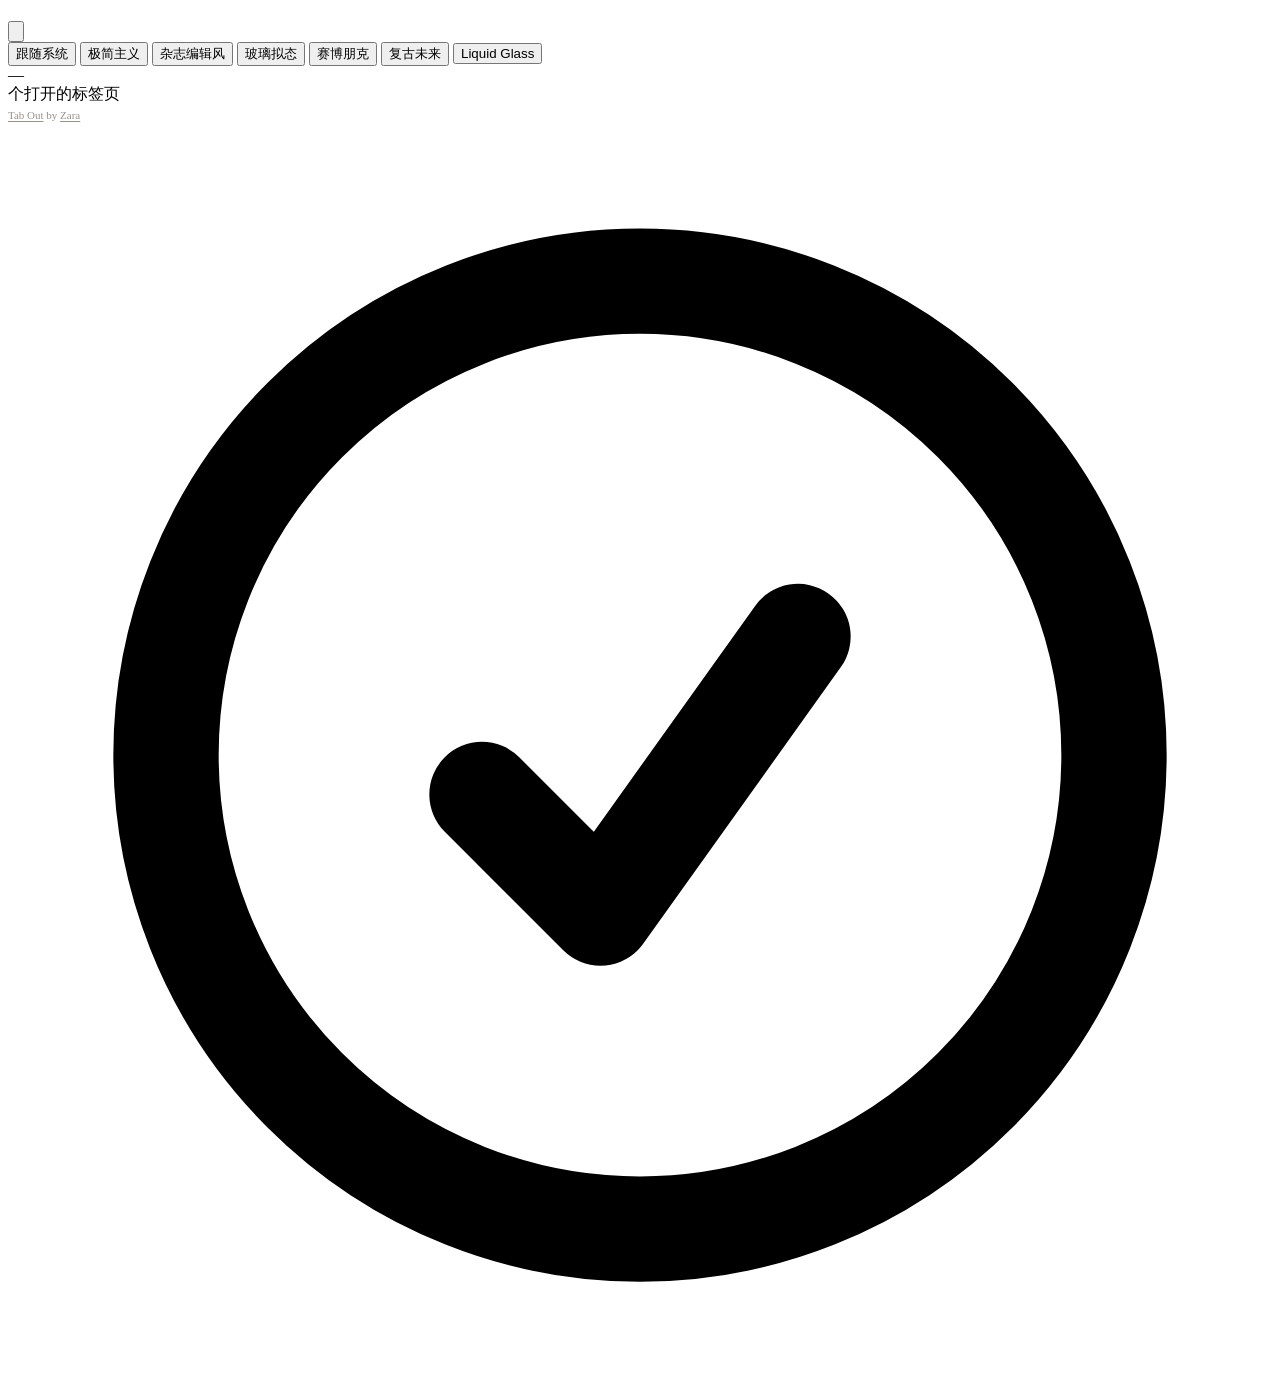
==== commit ef7b69fd: "fix: 简化 Liquid Glass 主题，去除臃肿效果 核心改进： - 删除复杂的流动光球动画 - 减少阴影层数，从多层简化为单层 - 去掉 gradient 叠加和棱镜效果 - 保持 5% 透" ====
--- a/extension/index.html
+++ b/extension/index.html
@@ -57,6 +57,10 @@
           <button class="theme-option" data-theme="retro">
             <span class="theme-preview" style="background:#1a0a2e;border-color:#ff6b9d"></span>
             <span>复古未来</span>
+          </button>
+          <button class="theme-option" data-theme="ios26">
+            <span class="theme-preview" style="background:linear-gradient(135deg,#0a0a14,#1a1a2e)"></span>
+            <span>Liquid Glass</span>
           </button>
         </div>
       </div>
--- a/extension/style.css
+++ b/extension/style.css
@@ -187,7 +187,7 @@
 [data-theme="glass"] {
   --ink: #ffffff;
   --paper: #1a1a2e;
-  --warm-gray: rgba(255, 255, 255, 0.1);
+  --warm-gray: rgba(255, 255, 255, 0.12);
   --muted: rgba(255, 255, 255, 0.6);
   --accent: #64b5f6;
   --accent-sage: #81c784;
@@ -196,1205 +196,349 @@
   --status-active: #66bb6a;
   --status-cooling: #ffca28;
   --status-abandoned: #ef5350;
-  --card-bg: rgba(255, 255, 255, 0.08);
-  --shadow: 0 8px 32px rgba(0, 0, 0, 0.3);
-  --shadow-lg: 0 16px 48px rgba(0, 0, 0, 0.4);
+  --card-bg: rgba(255, 255, 255, 0.1);
+  --shadow: 0 8px 32px rgba(0, 0, 0, 0.25);
+  --shadow-lg: 0 16px 48px rgba(0, 0, 0, 0.35);
   --blur: 20px;
   --border-width: 1px;
   --border-style: solid;
-  --border: var(--border-width) var(--border-style) rgba(255, 255, 255, 0.15);
+  --border: var(--border-width) var(--border-style) rgba(255, 255, 255, 0.18);
   --radius: 16px;
   --radius-sm: 8px;
   --radius-lg: 24px;
   --bg-texture: none;
   --bg-gradient: linear-gradient(135deg, #667eea 0%, #764ba2 50%, #1a1a2e 100%);
-  --badge-bg: rgba(255, 255, 255, 0.12);
-  --banner-bg: rgba(255, 255, 255, 0.08);
-  --banner-border: rgba(255, 255, 255, 0.18);
-}
-
-/* ============================================================
-   AUTO THEME: Follow system preference (default dark)
-   ============================================================ */
-@media (prefers-color-scheme: dark) {
-  :root:not([data-theme]) {
-    --ink: #f8f5f0;
-    --paper: #1a1613;
-    --warm-gray: #2d2825;
-    --muted: #7a716a;
-    --accent: #e8956a;
-    --accent-sage: #7a9a82;
-    --accent-slate: #7a8b9a;
-    --accent-rose: #c27a7a;
-    --status-active: #6a9a6a;
-    --status-cooling: #d8a94e;
-    --status-abandoned: #c27a7a;
-    --card-bg: #241f1c;
-    --shadow: rgba(0, 0, 0, 0.3);
-    --shadow-lg: rgba(0, 0, 0, 0.4);
-  }
-}
-
-/* ============================================================
-   BASE STYLES
-   ============================================================ */
-
-* { margin: 0; padding: 0; box-sizing: border-box; }
-
-body {
-  font-family: var(--font-body);
-  background: var(--paper);
-  color: var(--ink);
-  min-height: 100vh;
-  -webkit-font-smoothing: antialiased;
-  transition: background var(--transition-normal), color var(--transition-normal);
-}
-
-/* Background layer */
-body::before {
+  --badge-bg: rgba(255, 255, 255, 0.15);
+  --banner-bg: rgba(255, 255, 255, 0.1);
+  --banner-border: rgba(255, 255, 255, 0.2);
+}
+
+/* ============================
+   THEME: Liquid Glass (液态玻璃风格)
+   核心：轻盈、通透、简约
+   ============================
+*/
+[data-theme="ios26"] {
+  --ink: #ffffff;
+  --paper: #0a0a14;
+  --warm-gray: rgba(255, 255, 255, 0.06);
+  --muted: rgba(255, 255, 255, 0.45);
+  --accent: #8b8bf5;
+  --accent-sage: #6ee7b7;
+  --accent-slate: #a78bfa;
+  --accent-rose: #f9a8d4;
+  --status-active: #6ee7b7;
+  --status-cooling: #fcd34d;
+  --status-abandoned: #f9a8d4;
+  --card-bg: rgba(255, 255, 255, 0.05);
+  --shadow: 0 4px 24px rgba(0, 0, 0, 0.25);
+  --shadow-lg: 0 8px 32px rgba(0, 0, 0, 0.3);
+  --blur: 16px;
+  --border: 1px solid rgba(255, 255, 255, 0.08);
+  --radius: 20px;
+  --radius-sm: 10px;
+  --radius-lg: 28px;
+  --bg-texture: none;
+  --bg-gradient:
+    radial-gradient(ellipse 80% 50% at 50% 0%, rgba(139, 139, 245, 0.08) 0%, transparent 60%),
+    linear-gradient(180deg, #0a0a14 0%, #12121f 100%);
+  --chip-bg: transparent;
+  --chip-border: rgba(255, 255, 255, 0.04);
+  --badge-bg: rgba(139, 139, 245, 0.15);
+  --banner-bg: rgba(255, 255, 255, 0.04);
+  --banner-border: rgba(255, 255, 255, 0.06);
+  --font-display: -apple-system, BlinkMacSystemFont, 'SF Pro Display', sans-serif;
+  --font-body: -apple-system, BlinkMacSystemFont, 'SF Pro Text', sans-serif;
+}
+
+/* 简洁背景光晕 */
+[data-theme="ios26"] body::after {
   content: '';
   position: fixed;
   inset: 0;
-  background: var(--bg-gradient);
-  background-image: var(--bg-texture), var(--bg-gradient);
+  background: radial-gradient(ellipse 80% 50% at 50% 0%, rgba(139, 139, 245, 0.08) 0%, transparent 70%);
   pointer-events: none;
   z-index: 0;
-  backdrop-filter: blur(var(--blur));
-}
-
-.container {
-  position: relative;
-  z-index: 1;
-  max-width: 960px;
-  margin: 0 auto;
-  padding: 48px 32px 80px;
-}
-
-.container:has(.dashboard-columns) {
-  max-width: 1300px;
-}
-
-/* ============================================================
-   HEADER
-   ============================================================ */
-header {
-  display: flex;
-  justify-content: space-between;
-  align-items: flex-start;
-  margin-bottom: 48px;
-  padding-bottom: 24px;
-  border-bottom: var(--border);
-  transition: border-color var(--transition-normal);
-}
-
-.header-left h1 {
-  font-family: var(--font-display);
-  font-weight: 300;
+}
+
+/* 轻盈的液态玻璃卡片 */
+[data-theme="ios26"] .mission-card {
+  background: rgba(255, 255, 255, 0.04);
+  backdrop-filter: blur(16px);
+  -webkit-backdrop-filter: blur(16px);
+  border: 1px solid rgba(255, 255, 255, 0.08);
+  border-radius: 20px;
+  box-shadow: 0 4px 24px rgba(0, 0, 0, 0.2);
+}
+
+[data-theme="ios26"] .mission-card::before,
+[data-theme="ios26"] .mission-card::after {
+  display: none;
+}
+
+[data-theme="ios26"] .mission-card:hover {
+  background: rgba(255, 255, 255, 0.06);
+  transform: translateY(-2px);
+  box-shadow: 0 8px 32px rgba(0, 0, 0, 0.25);
+}
+
+[data-theme="ios26"] .mission-card.has-active-bar {
+  border-top: 2px solid #6ee7b7;
+}
+[data-theme="ios26"] .mission-card.has-amber-bar {
+  border-top: 2px solid #8b8bf5;
+}
+
+/* Header */
+[data-theme="ios26"] header {
+  background: rgba(255, 255, 255, 0.03);
+  backdrop-filter: blur(16px);
+  -webkit-backdrop-filter: blur(16px);
+  border: none;
+  border-bottom: 1px solid rgba(255, 255, 255, 0.06);
+  padding: 20px 24px;
+  margin-bottom: 32px;
+  border-radius: 0 0 20px 20px;
+}
+
+[data-theme="ios26"] .header-left h1 {
+  font-weight: 600;
   font-size: 28px;
   letter-spacing: -0.5px;
-  color: var(--ink);
-  margin-bottom: 4px;
-  transition: color var(--transition-normal);
-}
-
-.header-left .date {
+  color: #ffffff;
+}
+
+[data-theme="ios26"] .header-left .date {
+  color: rgba(255, 255, 255, 0.45);
+}
+
+/* 按钮 */
+[data-theme="ios26"] .action-btn {
+  background: rgba(255, 255, 255, 0.06);
+  border: 1px solid rgba(255, 255, 255, 0.08);
+  border-radius: 10px;
+  padding: 8px 14px;
+  font-weight: 500;
+  font-size: 12px;
+  color: rgba(255, 255, 255, 0.8);
+  box-shadow: none;
+}
+
+[data-theme="ios26"] .action-btn:hover {
+  background: rgba(255, 255, 255, 0.1);
+  border-color: rgba(255, 255, 255, 0.12);
+  transform: none;
+}
+
+[data-theme="ios26"] .action-btn.close-tabs {
+  background: rgba(139, 139, 245, 0.12);
+  border-color: rgba(139, 139, 245, 0.2);
+  color: #a5a5f5;
+}
+
+[data-theme="ios26"] .action-btn.save-tabs {
+  background: rgba(110, 231, 183, 0.1);
+  border-color: rgba(110, 231, 183, 0.2);
+  color: #6ee7b7;
+}
+
+/* Badge */
+[data-theme="ios26"] .open-tabs-badge {
+  background: rgba(139, 139, 245, 0.12);
+  border-radius: 8px;
+  padding: 4px 10px;
+  font-weight: 600;
+  font-size: 10px;
+  color: #a5a5f5;
+  border: none;
+}
+
+/* Section */
+[data-theme="ios26"] .section-header h2 {
+  font-weight: 600;
+  font-size: 14px;
+  color: rgba(255, 255, 255, 0.5);
+}
+
+[data-theme="ios26"] .section-line {
+  background: rgba(255, 255, 255, 0.06);
+}
+
+/* Checkbox */
+[data-theme="ios26"] .deferred-checkbox {
+  width: 20px;
+  height: 20px;
+  border-radius: 50%;
+  background: rgba(255, 255, 255, 0.06);
+  border: 1px solid rgba(255, 255, 255, 0.12);
+}
+
+[data-theme="ios26"] .deferred-checkbox:checked {
+  background: #6ee7b7;
+  border-color: #6ee7b7;
+}
+
+/* Toast */
+[data-theme="ios26"] .toast {
+  background: rgba(20, 20, 35, 0.95);
+  backdrop-filter: blur(16px);
+  -webkit-backdrop-filter: blur(16px);
+  border-radius: 14px;
+  padding: 12px 20px;
+  font-weight: 500;
   font-size: 13px;
-  color: var(--muted);
-  font-weight: 400;
-  letter-spacing: 0.5px;
-  text-transform: uppercase;
-  transition: color var(--transition-normal);
-}
-
-.header-right {
-  display: flex;
-  align-items: center;
-  gap: 8px;
-}
-
-/* ============================================================
-   THEME SELECTOR & TOGGLE
-   ============================================================ */
-.theme-btn {
-  display: flex;
-  align-items: center;
-  justify-content: center;
-  width: 36px;
-  height: 36px;
-  border: var(--border);
-  border-radius: var(--radius);
-  background: var(--card-bg);
-  cursor: pointer;
-  transition: all var(--transition-fast);
-  position: relative;
-}
-
-.theme-btn:hover {
-  border-color: var(--accent);
-  transform: translateY(-1px);
-}
-
-.theme-btn svg {
-  width: 18px;
-  height: 18px;
-  color: var(--muted);
-  transition: color var(--transition-fast);
-}
-
-.theme-btn:hover svg {
-  color: var(--accent);
-}
-
-/* Theme dropdown */
-.theme-dropdown {
-  position: absolute;
-  top: calc(100% + 8px);
-  right: 0;
-  background: var(--card-bg);
-  border: var(--border);
-  border-radius: var(--radius-lg);
-  padding: 8px;
-  min-width: 180px;
-  box-shadow: var(--shadow-lg);
-  opacity: 0;
-  visibility: hidden;
-  transform: translateY(-8px);
-  transition: all var(--transition-fast);
-  z-index: 100;
-  backdrop-filter: blur(var(--blur));
-}
-
-.theme-dropdown.open {
-  opacity: 1;
-  visibility: visible;
-  transform: translateY(0);
-}
-
-.theme-option {
-  display: flex;
-  align-items: center;
-  gap: 10px;
-  padding: 10px 12px;
-  border-radius: var(--radius-sm);
-  cursor: pointer;
-  transition: all var(--transition-fast);
-  font-size: 13px;
-  color: var(--ink);
+  border: 1px solid rgba(255, 255, 255, 0.08);
+  box-shadow: 0 4px 24px rgba(0, 0, 0, 0.3);
+  color: rgba(255, 255, 255, 0.9);
+}
+
+/* Footer */
+[data-theme="ios26"] footer {
+  background: rgba(255, 255, 255, 0.02);
+  backdrop-filter: blur(16px);
+  -webkit-backdrop-filter: blur(16px);
   border: none;
-  background: none;
-  width: 100%;
-  text-align: left;
-}
-
-.theme-option:hover {
-  background: var(--badge-bg);
-}
-
-.theme-option.active {
-  background: var(--badge-bg);
-  color: var(--accent);
-}
-
-.theme-option .theme-preview {
-  width: 16px;
-  height: 16px;
-  border-radius: 50%;
-  border: 2px solid var(--warm-gray);
-}
-
-.theme-option.active .theme-preview {
-  border-color: var(--accent);
-  box-shadow: var(--glow);
-}
-
-/* ============================================================
-   TAB CLEANUP BANNER
-   ============================================================ */
-.tab-cleanup-banner {
-  background: var(--banner-bg);
-  border: 1px solid var(--banner-border);
-  border-radius: var(--radius);
-  padding: 16px 24px;
-  display: flex;
-  align-items: center;
-  justify-content: space-between;
-  margin-bottom: 16px;
-  transition: all var(--transition-normal);
-  backdrop-filter: blur(var(--blur));
-}
-
-.tab-cleanup-left {
-  display: flex;
-  align-items: center;
-  gap: 16px;
-}
-
-.tab-cleanup-icon {
-  width: 36px;
-  height: 36px;
-  border-radius: 50%;
-  background: rgba(200, 113, 58, 0.1);
-  display: flex;
-  align-items: center;
-  justify-content: center;
-  flex-shrink: 0;
-}
-
-.tab-cleanup-icon svg {
-  width: 18px;
-  height: 18px;
-  color: var(--accent);
-}
-
-.tab-cleanup-text {
-  font-size: 13px;
-  color: var(--ink);
-  line-height: 1.5;
-}
-
-.tab-cleanup-text strong {
+  border-top: 1px solid rgba(255, 255, 255, 0.04);
+  padding: 20px 24px;
+  border-radius: 20px 20px 0 0;
+  margin-top: 32px;
+}
+
+[data-theme="ios26"] .stat-num {
   font-weight: 600;
-}
-
-.tab-cleanup-btn {
-  font-family: var(--font-body);
+  color: #ffffff;
+}
+
+/* Tags */
+[data-theme="ios26"] .mission-tag {
+  border-radius: 6px;
+  padding: 3px 8px;
+  font-weight: 600;
+  font-size: 10px;
+}
+
+[data-theme="ios26"] .mission-tag.active {
+  background: rgba(110, 231, 183, 0.12);
+  color: #6ee7b7;
+}
+
+[data-theme="ios26"] .mission-tag.cooling {
+  background: rgba(252, 211, 77, 0.12);
+  color: #fcd34d;
+}
+
+[data-theme="ios26"] .mission-tag.abandoned {
+  background: rgba(249, 168, 212, 0.12);
+  color: #f9a8d4;
+}
+
+/* Banner */
+[data-theme="ios26"] .tab-cleanup-banner {
+  background: rgba(139, 139, 245, 0.08);
+  backdrop-filter: blur(16px);
+  -webkit-backdrop-filter: blur(16px);
+  border: 1px solid rgba(139, 139, 245, 0.15);
+  border-radius: 16px;
+  padding: 14px 20px;
+}
+
+[data-theme="ios26"] .tab-cleanup-btn {
+  background: #8b8bf5;
+  border-radius: 10px;
+  padding: 8px 16px;
+  font-weight: 600;
   font-size: 12px;
-  font-weight: 600;
-  padding: 8px 20px;
-  border-radius: var(--radius-sm);
   border: none;
-  background: var(--accent);
   color: white;
-  cursor: pointer;
-  transition: all var(--transition-fast);
-  white-space: nowrap;
-  box-shadow: var(--glow);
-}
-
-.tab-cleanup-btn:hover {
-  opacity: 0.85;
-  transform: translateY(-1px);
-}
-
-/* ============================================================
-   SECTION HEADERS
-   ============================================================ */
-.section-header {
-  display: flex;
-  align-items: center;
-  gap: 12px;
-  margin-bottom: 20px;
-  margin-top: 8px;
-}
-
-.section-header h2 {
-  font-family: var(--font-display);
-  font-weight: 400;
-  font-size: 18px;
-  font-style: italic;
-  color: var(--muted);
-  white-space: nowrap;
-  transition: color var(--transition-normal);
-}
-
-.section-line {
-  flex: 1;
-  height: 1px;
-  background: var(--warm-gray);
-  transition: background var(--transition-normal);
-}
-
-.section-count {
-  font-size: 12px;
-  color: var(--muted);
+  box-shadow: 0 2px 8px rgba(139, 139, 245, 0.3);
+}
+
+/* Dropdown */
+[data-theme="ios26"] .theme-dropdown {
+  background: rgba(15, 15, 28, 0.98);
+  backdrop-filter: blur(20px);
+  -webkit-backdrop-filter: blur(20px);
+  border: 1px solid rgba(255, 255, 255, 0.08);
+  border-radius: 16px;
+  box-shadow: 0 8px 32px rgba(0, 0, 0, 0.4);
+}
+
+[data-theme="ios26"] .theme-dropdown .theme-option {
+  color: rgba(255, 255, 255, 0.8);
+  border-radius: 10px;
+}
+
+[data-theme="ios26"] .theme-dropdown .theme-option:hover {
+  background: rgba(139, 139, 245, 0.1);
+}
+
+[data-theme="ios26"] .theme-dropdown .theme-option.active {
+  background: rgba(139, 139, 245, 0.15);
+  color: #a5a5f5;
+}
+
+/* Page chip */
+[data-theme="ios26"] .page-chip {
+  background: transparent;
+  border-radius: 8px;
+  padding: 8px 6px;
+  border: none;
+  border-bottom: 1px solid rgba(255, 255, 255, 0.03);
+}
+
+[data-theme="ios26"] .page-chip:hover {
+  background: rgba(255, 255, 255, 0.03);
+}
+
+[data-theme="ios26"] .chip-text,
+[data-theme="ios26"] .mission-name {
+  color: rgba(255, 255, 255, 0.85);
+}
+
+/* Archive */
+[data-theme="ios26"] .archive-toggle {
+  background: rgba(255, 255, 255, 0.04);
+  border-radius: 10px;
+  padding: 8px 12px;
   font-weight: 500;
-  letter-spacing: 0.5px;
-  white-space: nowrap;
-  transition: color var(--transition-normal);
-}
-
-/* ============================================================
-   MISSION CARDS
-   ============================================================ */
-.missions {
-  columns: 280px;
-  column-gap: 12px;
-  margin-bottom: 40px;
-}
-
-.mission-card {
-  background: var(--card-bg);
-  border: var(--border);
-  border-radius: var(--radius);
-  padding: 16px 18px;
-  display: flex;
-  flex-direction: column;
-  gap: 8px;
-  transition: all var(--transition-normal);
-  cursor: pointer;
-  position: relative;
-  overflow: hidden;
-  break-inside: avoid;
-  margin-bottom: 12px;
-  backdrop-filter: blur(var(--blur));
-}
-
-.mission-card::before {
-  content: '';
-  position: absolute;
-  top: 0;
-  left: 0;
-  right: 0;
-  height: 3px;
-  background: var(--warm-gray);
-  transition: background var(--transition-fast);
-}
-
-.mission-card.has-active-bar::before { background: var(--status-active); box-shadow: 0 0 10px var(--status-active); }
-.mission-card.has-amber-bar::before { background: var(--accent); box-shadow: var(--glow); }
-.mission-card.has-neutral-bar::before { background: var(--warm-gray); }
-
-.mission-card:hover {
-  box-shadow: var(--shadow-lg);
-  transform: translateY(-2px);
-  border-color: var(--accent);
-}
-
-.mission-card.closing {
-  opacity: 0;
-  transform: scale(0.9);
-  transition: all var(--transition-normal);
-  pointer-events: none;
-}
-
-.mission-card.collapsed {
-  display: none !important;
-}
-
-.mission-content {
-  min-width: 0;
-}
-
-.mission-meta {
-  display: none;
-}
-
-.mission-top {
-  display: flex;
-  align-items: center;
-  gap: 10px;
-  margin-bottom: 6px;
-  flex-wrap: wrap;
-}
-
-.mission-name {
-  font-weight: 600;
-  font-size: 15px;
-  color: var(--ink);
-  letter-spacing: -0.2px;
-  transition: color var(--transition-normal);
-}
-
-.mission-tag {
-  font-size: 10px;
-  text-transform: uppercase;
-  letter-spacing: 1px;
-  font-weight: 600;
-  padding: 2px 8px;
-  border-radius: var(--radius-sm);
-  transition: all var(--transition-fast);
-}
-
-.mission-tag.active {
-  color: var(--status-active);
-  background: rgba(61, 122, 74, 0.1);
-  box-shadow: 0 0 8px var(--status-active);
-}
-
-.mission-tag.cooling {
-  color: var(--status-cooling);
-  background: rgba(184, 137, 46, 0.1);
-}
-
-.mission-tag.abandoned {
-  color: var(--status-abandoned);
-  background: rgba(179, 90, 90, 0.1);
-}
-
-/* Tab indicator badge */
-.open-tabs-badge {
-  display: inline-flex;
-  align-items: center;
-  gap: 4px;
-  font-size: 10px;
-  font-weight: 500;
-  color: var(--accent);
-  background: var(--badge-bg);
-  padding: 2px 8px;
-  border-radius: var(--radius-sm);
-  transition: all var(--transition-fast);
-}
-
-.open-tabs-badge svg {
-  width: 10px;
-  height: 10px;
-}
-
-/* Tab row */
-.page-chip {
-  font-size: 13px;
-  color: var(--ink);
-  background: var(--chip-bg);
-  padding: 8px 4px;
-  border-radius: 0;
+  color: rgba(255, 255, 255, 0.6);
   border: none;
-  border-bottom: 1px solid var(--chip-border);
-  position: relative;
-  display: flex;
-  align-items: center;
-  gap: 8px;
-  line-height: 1.4;
-  transition: all var(--transition-fast);
-}
-
-.page-chip:last-child,
-.page-chip-overflow {
-  border-bottom: none;
-}
-
-.chip-favicon {
-  width: 16px;
-  height: 16px;
-  flex-shrink: 0;
-  border-radius: 2px;
-}
-
-.chip-text {
-  flex: 1;
-  min-width: 0;
-  display: -webkit-box;
-  -webkit-line-clamp: 2;
-  -webkit-box-orient: vertical;
-  overflow: hidden;
-}
-
-.chip-dupe-badge {
-  color: var(--accent);
-  font-weight: 600;
-  text-shadow: var(--glow);
-}
-
-.chip-has-dupes {
-  border-color: var(--accent);
-}
-
-.chip-actions {
-  display: flex;
-  align-items: center;
-  gap: 2px;
-  flex-shrink: 0;
-  margin-left: auto;
-}
-
-.chip-action {
-  display: inline-flex;
-  align-items: center;
-  justify-content: center;
-  background: none;
-  border: none;
-  color: var(--muted);
-  cursor: pointer;
-  padding: 4px;
-  border-radius: var(--radius-sm);
-  opacity: 0.35;
-  transition: all var(--transition-fast);
-  flex-shrink: 0;
-}
-
-.chip-action svg {
-  width: 15px;
-  height: 15px;
-}
-
-.chip-action:hover {
-  opacity: 1;
-  background: var(--badge-bg);
-}
-
-.chip-save:hover {
-  color: var(--accent-sage);
-  background: rgba(90, 122, 98, 0.08);
-}
-
-.chip-close:hover {
-  color: var(--status-abandoned);
-  background: rgba(179, 90, 90, 0.08);
-}
-
-.page-chip.clickable {
-  cursor: pointer;
-  transition: background var(--transition-fast);
-}
-
-.page-chip.clickable:hover {
-  background: var(--badge-bg);
-}
-
-.page-chip-overflow {
-  font-size: 12px;
-  color: var(--muted);
-  padding: 6px 4px;
-}
-
-.mission-page-count {
-  font-size: 20px;
-  font-family: var(--font-display);
-  font-weight: 300;
-  color: var(--ink);
-  line-height: 1;
-}
-
-.mission-page-label {
-  font-size: 10px;
-  color: var(--muted);
-  text-transform: uppercase;
-  letter-spacing: 1px;
-}
-
-/* ============================================================
-   ACTION BUTTONS
-   ============================================================ */
-.actions {
-  display: flex;
-  gap: 8px;
-  margin-top: 10px;
-}
-
-.action-btn {
-  font-size: 11px;
-  font-family: var(--font-body);
-  font-weight: 500;
-  padding: 5px 14px;
-  border-radius: var(--radius-sm);
-  border: var(--border);
-  background: var(--card-bg);
-  color: var(--muted);
-  cursor: pointer;
-  transition: all var(--transition-fast);
-  display: inline-flex;
-  align-items: center;
-  gap: 5px;
-}
-
-.action-btn:hover {
-  border-color: var(--ink);
-  color: var(--ink);
-}
-
-.action-btn svg {
-  width: 12px;
-  height: 12px;
-}
-
-.action-btn.primary {
-  background: var(--ink);
-  color: var(--paper);
-  border-color: var(--ink);
-}
-
-.action-btn.primary:hover {
-  opacity: 0.85;
-}
-
-.action-btn.close-tabs {
-  border-color: rgba(200, 113, 58, 0.3);
-  color: var(--accent);
-  background: var(--badge-bg);
-}
-
-.action-btn.close-tabs:hover {
-  background: rgba(200, 113, 58, 0.15);
-  border-color: var(--accent);
-  box-shadow: var(--glow);
-}
-
-.action-btn.save-tabs {
-  border-color: rgba(90, 122, 98, 0.3);
-  color: var(--accent-sage);
-  background: rgba(90, 122, 98, 0.04);
-}
-
-.action-btn.save-tabs:hover {
-  background: rgba(90, 122, 98, 0.1);
-  border-color: var(--accent-sage);
-}
-
-.action-btn.danger {
-  color: var(--status-abandoned);
-}
-
-.action-btn.danger:hover {
-  border-color: var(--status-abandoned);
-  color: var(--status-abandoned);
-}
-
-/* ============================================================
-   TOAST NOTIFICATION
-   ============================================================ */
-.toast {
-  position: fixed;
-  bottom: 32px;
-  left: 50%;
-  transform: translateX(-50%) translateY(80px);
-  background: var(--card-bg);
-  color: var(--ink);
-  font-family: var(--font-body);
-  font-size: 13px;
-  font-weight: 500;
-  padding: 12px 24px;
-  border-radius: var(--radius);
-  border: var(--border);
-  box-shadow: var(--shadow-lg);
-  z-index: 100;
-  opacity: 0;
-  transition: all var(--transition-slow);
-  pointer-events: none;
-  display: flex;
-  align-items: center;
-  gap: 8px;
-  backdrop-filter: blur(var(--blur));
-}
-
-.toast.visible {
-  opacity: 1;
-  transform: translateX(-50%) translateY(0);
-}
-
-.toast svg {
-  width: 16px;
-  height: 16px;
-  color: var(--status-active);
-}
-
-/* ============================================================
-   FOOTER
-   ============================================================ */
-footer {
-  margin-top: 48px;
-  padding-top: 20px;
-  border-top: var(--border);
-  display: flex;
-  justify-content: space-between;
-  align-items: center;
-  transition: border-color var(--transition-normal);
-}
-
-.footer-stats {
-  display: flex;
-  gap: 32px;
-}
-
-.stat {
-  text-align: center;
-}
-
-.stat-num {
-  font-family: var(--font-display);
-  font-size: 28px;
-  font-weight: 300;
-  color: var(--ink);
-  line-height: 1;
-  transition: all var(--transition-normal);
-}
-
-.stat-label {
-  font-size: 10px;
-  text-transform: uppercase;
-  letter-spacing: 1.5px;
-  color: var(--muted);
-  margin-top: 4px;
-  transition: color var(--transition-normal);
-}
-
-.last-refresh {
-  font-size: 11px;
-  color: var(--muted);
-}
-
-.refresh-btn {
-  font-family: var(--font-body);
-  font-size: 11px;
-  font-weight: 500;
-  color: var(--accent);
-  background: none;
-  border: none;
-  cursor: pointer;
-  text-decoration: underline;
-  text-underline-offset: 2px;
-}
-
-/* ============================================================
-   ANIMATIONS
-   ============================================================ */
-@keyframes fadeUp {
-  from { opacity: 0; transform: translateY(12px); }
-  to { opacity: 1; transform: translateY(0); }
-}
-
-/* Cyberpunk glitch effect */
-[data-theme="cyber"] .mission-card.has-active-bar::before {
-  animation: glitchPulse 2s infinite;
-}
-
-@keyframes glitchPulse {
-  0%, 100% { box-shadow: 0 0 10px var(--status-active); }
-  50% { box-shadow: 0 0 20px var(--status-active), 0 0 30px var(--status-active); }
-}
-
-/* Retro scanline effect */
-[data-theme="retro"] body::after {
-  content: '';
-  position: fixed;
-  inset: 0;
-  background: repeating-linear-gradient(
-    0deg,
-    transparent,
-    transparent 2px,
-    rgba(0, 0, 0, 0.1) 2px,
-    rgba(0, 0, 0, 0.1) 4px
-  );
-  pointer-events: none;
-  z-index: 0;
-}
-
-header { animation: fadeUp 0.5s ease both; }
-.tab-cleanup-banner { animation: fadeUp 0.5s ease 0.1s both; }
-.active-section .section-header { animation: fadeUp 0.5s ease 0.2s both; }
-.active-section .missions .mission-card:nth-child(1) { animation: fadeUp 0.4s ease 0.25s both; }
-.active-section .missions .mission-card:nth-child(2) { animation: fadeUp 0.4s ease 0.3s both; }
-.active-section .missions .mission-card:nth-child(3) { animation: fadeUp 0.4s ease 0.35s both; }
-.active-section .missions .mission-card:nth-child(4) { animation: fadeUp 0.4s ease 0.4s both; }
-footer { animation: fadeUp 0.5s ease 0.5s both; }
-.deferred-column .section-header { animation: fadeUp 0.5s ease 0.1s both; }
-
-/* ============================================================
-   EMPTY STATES
-   ============================================================ */
-.missions-empty-state {
-  column-span: all;
-  display: flex;
-  flex-direction: column;
-  align-items: center;
-  justify-content: center;
-  gap: 12px;
-  padding: 56px 24px;
-  text-align: center;
-  animation: fadeUp 0.5s ease both;
-}
-
-.empty-checkmark {
-  width: 56px;
-  height: 56px;
-  border-radius: 50%;
-  background: rgba(90, 122, 98, 0.1);
-  border: 1.5px solid rgba(90, 122, 98, 0.3);
-  box-shadow: 0 0 0 8px rgba(90, 122, 98, 0.05);
-  display: flex;
-  align-items: center;
-  justify-content: center;
-  animation: checkPop 0.5s cubic-bezier(0.34, 1.56, 0.64, 1) 0.1s both;
-}
-
-@keyframes checkPop {
-  from { transform: scale(0.6); opacity: 0; }
-  to { transform: scale(1); opacity: 1; }
-}
-
-.empty-checkmark svg {
-  width: 26px;
-  height: 26px;
-  color: var(--accent-sage);
-  stroke-width: 2.5;
-}
-
-.empty-title {
-  font-family: var(--font-display);
-  font-size: 20px;
-  font-weight: 400;
-  font-style: italic;
-  color: var(--ink);
-  letter-spacing: -0.3px;
-}
-
-.empty-subtitle {
-  font-size: 13px;
-  color: var(--muted);
-  font-weight: 400;
-  letter-spacing: 0.3px;
-}
-
-/* ============================================================
-   UPDATE BANNER
-   ============================================================ */
-.update-banner {
-  display: flex;
-  align-items: center;
-  justify-content: space-between;
-  gap: 12px;
-  background: linear-gradient(135deg, rgba(90, 122, 98, 0.05), rgba(90, 122, 98, 0.10));
-  border: 1px solid rgba(90, 122, 98, 0.22);
-  border-radius: var(--radius);
-  padding: 10px 16px;
-  margin-bottom: 24px;
-  animation: bannerSlideIn 0.35s cubic-bezier(0.16, 1, 0.3, 1) both;
-  backdrop-filter: blur(var(--blur));
-}
-
-@keyframes bannerSlideIn {
-  from { opacity: 0; transform: translateY(-8px); }
-  to { opacity: 1; transform: translateY(0); }
-}
-
-.update-banner-left {
-  display: flex;
-  align-items: center;
-  gap: 10px;
-  flex: 1;
-  min-width: 0;
-}
-
-.update-banner-icon {
-  width: 16px;
-  height: 16px;
-  color: var(--accent-sage);
-  flex-shrink: 0;
-  opacity: 0.85;
-}
-
-.update-banner-text {
-  font-size: 13px;
-  color: var(--ink);
-  font-weight: 400;
-  line-height: 1.4;
-  opacity: 0.85;
-}
-
-.update-banner-right {
-  display: flex;
-  align-items: center;
-  gap: 8px;
-  flex-shrink: 0;
-}
-
-.update-banner-btn {
-  font-family: var(--font-body);
-  font-size: 12px;
-  font-weight: 500;
-  color: #fff;
-  background: var(--accent-sage);
-  border: none;
-  border-radius: var(--radius-sm);
-  padding: 5px 12px;
-  cursor: pointer;
-  letter-spacing: 0.2px;
-  transition: background var(--transition-fast);
-  white-space: nowrap;
-}
-
-.update-banner-btn:hover {
-  opacity: 0.85;
-}
-
-.update-banner-btn:disabled {
-  opacity: 0.55;
-  cursor: not-allowed;
-}
-
-.update-banner-dismiss {
-  display: flex;
-  align-items: center;
-  justify-content: center;
-  width: 24px;
-  height: 24px;
-  border: none;
-  background: transparent;
-  cursor: pointer;
-  border-radius: var(--radius-sm);
-  color: var(--muted);
-  transition: all var(--transition-fast);
-  padding: 0;
-  flex-shrink: 0;
-}
-
-.update-banner-dismiss:hover {
-  background: var(--badge-bg);
-  color: var(--ink);
-}
-
-.update-banner-dismiss svg {
-  width: 14px;
-  height: 14px;
-}
-
-/* ============================================================
-   SAVED FOR LATER — CHECKLIST COLUMN
-   ============================================================ */
-.dashboard-columns {
-  display: flex;
-  gap: 32px;
-  align-items: flex-start;
-}
-
-.dashboard-columns .active-section {
-  flex: 1;
-  min-width: 600px;
-}
-
-.deferred-column {
-  width: 280px;
-  flex-shrink: 0;
-  position: sticky;
-  top: 32px;
-  max-height: calc(100vh - 64px);
-  overflow-y: auto;
-}
-
-@media (max-width: 800px) {
-  .dashboard-columns {
-    flex-direction: column;
-  }
-  .deferred-column {
-    width: 100%;
-    position: static;
-  }
-}
-
-.deferred-item {
-  display: flex;
-  align-items: flex-start;
-  gap: 10px;
-  padding: 10px 0;
-  border-bottom: 1px solid var(--chip-border);
-  animation: fadeUp 0.3s ease both;
-  transition: border-color var(--transition-fast);
-}
-
-.deferred-item:last-child {
-  border-bottom: none;
-}
-
-.deferred-checkbox {
-  appearance: none;
-  -webkit-appearance: none;
-  width: 18px;
-  height: 18px;
-  border: 2px solid var(--warm-gray);
-  border-radius: var(--radius-sm);
-  cursor: pointer;
-  flex-shrink: 0;
-  margin-top: 1px;
-  transition: all var(--transition-fast);
-  position: relative;
-}
-
-.deferred-checkbox:hover {
-  border-color: var(--accent-sage);
-}
-
-.deferred-checkbox:checked {
-  background: var(--accent-sage);
-  border-color: var(--accent-sage);
-  box-shadow: 0 0 8px var(--accent-sage);
-}
-
-.deferred-checkbox:checked::after {
-  content: '';
-  position: absolute;
-  top: 2px;
-  left: 5px;
-  width: 4px;
-  height: 8px;
-  border: solid white;
-  border-width: 0 2px 2px 0;
-  transform: rotate(45deg);
-}
-
-.deferred-info {
-  flex: 1;
-  min-width: 0;
-}
-
-.deferred-title {
-  font-size: 13px;
-  color: var(--ink);
-  text-decoration: none;
-  display: block;
-  overflow: hidden;
-  text-overflow: ellipsis;
-  white-space: nowrap;
-  transition: color var(--transition-fast);
-}
-
-.deferred-title:hover {
-  color: var(--accent);
-}
-
-.deferred-meta {
-  font-size: 11px;
-  color: var(--muted);
-  margin-top: 2px;
-  display: flex;
-  gap: 8px;
-}
-
-.deferred-item.checked .deferred-title {
-  text-decoration: line-through;
-  color: var(--muted);
-}
-
-.deferred-item.checked .deferred-meta {
-  opacity: 0.5;
-}
-
-.deferred-dismiss {
-  background: none;
-  border: none;
-  color: var(--muted);
-  cursor: pointer;
-  padding: 2px;
-  opacity: 0.3;
-  transition: all var(--transition-fast);
-  flex-shrink: 0;
-  margin-top: 1px;
-}
-
-.deferred-dismiss svg {
-  width: 14px;
-  height: 14px;
-}
-
-.deferred-dismiss:hover {
-  opacity: 1;
-  color: var(--status-abandoned);
-}
-
-.deferred-item.removing {
-  opacity: 0;
-  transform: translateX(20px);
-  transition: all var(--transition-normal);
-}
-
-.deferred-empty {
-  font-size: 13px;
-  color: var(--muted);
-  font-style: italic;
-  padding: 24px 0;
-  text-align: center;
-}
-
-.deferred-archive {
-  margin-top: 16px;
-  padding-top: 12px;
-  border-top: var(--border);
-  transition: border-color var(--transition-normal);
-}
-
-.archive-toggle {
-  font-family: var(--font-body);
-  font-size: 12px;
-  font-weight: 500;
-  color: var(--muted);
-  background: none;
-  border: none;
-  cursor: pointer;
-  display: flex;
-  align-items: center;
-  gap: 6px;
-  padding: 4px 0;
-  width: 100%;
-  text-align: left;
-  transition: color var(--transition-fast);
-}
-
-.archive-toggle:hover {
-  color: var(--ink);
-}
-
-.archive-chevron {
-  width: 14px;
-  height: 14px;
-  transition: transform var(--transition-fast);
-}
-
-.archive-toggle.open .archive-chevron {
-  transform: rotate(180deg);
-}
-
-.archive-count {
-  font-size: 11px;
-  color: var(--muted);
-  opacity: 0.7;
-}
-
-.archive-body {
-  padding-top: 12px;
-}
-
-.archive-search {
-  font-family: var(--font-body);
-  font-size: 12px;
-  width: 100%;
-  padding: 8px 12px;
-  border: var(--border);
-  border-radius: var(--radius);
-  background: var(--card-bg);
-  color: var(--ink);
-  outline: none;
-  transition: all var(--transition-fast);
-  margin-bottom: 12px;
-}
-
-.archive-search:focus {
-  border-color: var(--accent);
-  box-shadow: var(--glow);
-}
-
-.archive-search::placeholder {
-  color: var(--muted);
-}
-
-.archive-item {
-  display: flex;
-  align-items: center;
-  gap: 8px;
-  padding: 6px 0;
-  border-bottom: 1px solid var(--chip-border);
-  transition: border-color var(--transition-fast);
-}
-
-.archive-item:last-child {
-  border-bottom: none;
-}
-
-.archive-item-title {
-  font-size: 12px;
-  color: var(--muted);
-  text-decoration: none;
-  overflow: hidden;
-  text-overflow: ellipsis;
-  white-space: nowrap;
-  flex: 1;
-  min-width: 0;
-  transition: color var(--transition-fast);
-}
-
-.archive-item-title:hover {
-  color: var(--ink);
-}
-
-.archive-item-date {
-  font-size: 10px;
-  color: var(--muted);
-  opacity: 0.6;
-  flex-shrink: 0;
-}
+}
+
+[data-theme="ios26"] .archive-search {
+  background: rgba(255, 255, 255, 0.04);
+  border: 1px solid rgba(255, 255, 255, 0.06);
+  border-radius: 10px;
+  color: rgba(255, 255, 255, 0.8);
+}
+
+[data-theme="ios26"] .archive-search:focus {
+  border-color: rgba(139, 139, 245, 0.3);
+  box-shadow: none;
+}
+
+/* Empty state */
+[data-theme="ios26"] .empty-checkmark {
+  background: rgba(110, 231, 183, 0.1);
+  border: 1px solid rgba(110, 231, 183, 0.2);
+  box-shadow: none;
+}
+
+[data-theme="ios26"] .empty-checkmark svg {
+  color: #6ee7b7;
+}
+
+[data-theme="ios26"] .empty-title {
+  color: rgba(255, 255, 255, 0.8);
+}
+
+/* 动画 */
+[data-theme="ios26"] .mission-card {
+  transition: all 0.3s ease;
+}
+
+[data-theme="ios26"] .action-btn {
+  transition: all 0.2s ease;
+}
+
+
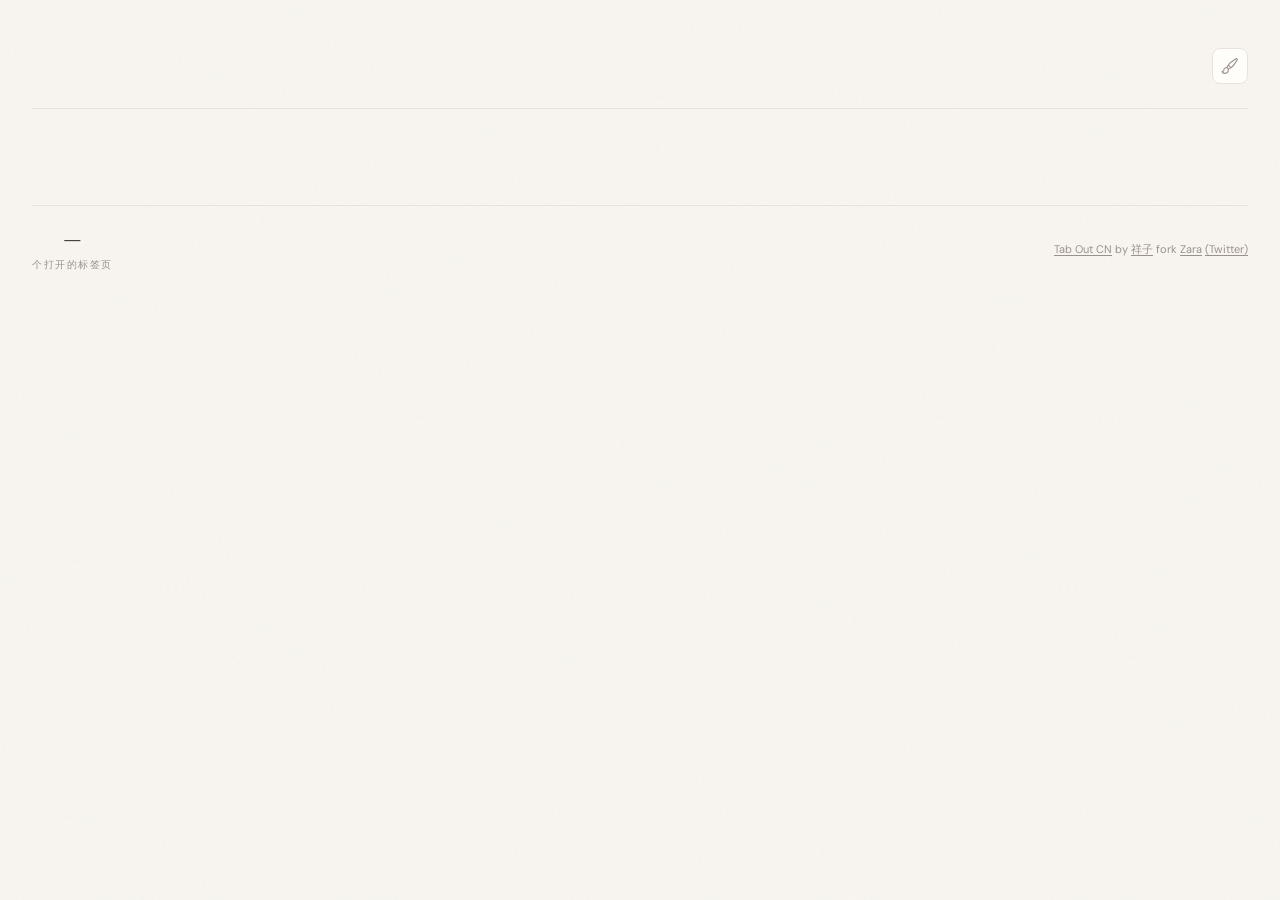
==== commit 6410e54b: "feat: 新增手帐风和Hello Kitty两个浅色主题 Co-Authored-By: Claude Opus 4.6 <noreply@anthropic.com>" ====
--- a/extension/index.html
+++ b/extension/index.html
@@ -61,6 +61,14 @@
           <button class="theme-option" data-theme="ios26">
             <span class="theme-preview" style="background:linear-gradient(135deg,#0a0a14,#1a1a2e)"></span>
             <span>Liquid Glass</span>
+          </button>
+          <button class="theme-option" data-theme="planner">
+            <span class="theme-preview" style="background:linear-gradient(135deg,#fff5f5,#fce4ec)"></span>
+            <span>手帐风</span>
+          </button>
+          <button class="theme-option" data-theme="hellokitty">
+            <span class="theme-preview" style="background:linear-gradient(135deg,#ffe4ec,#ffb3c6)"></span>
+            <span>Hello Kitty</span>
           </button>
         </div>
       </div>
@@ -146,7 +154,7 @@
       </div>
     </div>
     <div class="last-refresh">
-      <span style="color: var(--muted); font-size: 11px;"><a href="https://github.com/zarazhangrui/tab-out" target="_top" style="color: var(--muted); text-decoration: underline; text-underline-offset: 2px;">Tab Out</a> by <a href="https://x.com/zarazhangrui" target="_top" style="color: var(--muted); text-decoration: underline; text-underline-offset: 2px;">Zara</a></span>
+      <span style="color: var(--muted); font-size: 11px;"><a href="https://github.com/xiaoxiangxie/tab-out-cn" target="_top" style="color: var(--muted); text-decoration: underline; text-underline-offset: 2px;">Tab Out CN</a> by <a href="https://github.com/xiaoxiangxie" target="_top" style="color: var(--muted); text-decoration: underline; text-underline-offset: 2px;">祥子</a> fork <a href="https://github.com/zarazhangrui/tab-out" target="_top" style="color: var(--muted); text-decoration: underline; text-underline-offset: 2px;">Zara</a> <a href="https://x.com/zarazhangrui" target="_top" style="color: var(--muted); text-decoration: underline; text-underline-offset: 2px;">(Twitter)</a></span>
     </div>
   </footer>
 
--- a/extension/style.css
+++ b/extension/style.css
@@ -213,332 +213,2684 @@
   --banner-border: rgba(255, 255, 255, 0.2);
 }
 
-/* ============================
+/* ============================================================
    THEME: Liquid Glass (液态玻璃风格)
-   核心：轻盈、通透、简约
-   ============================
-*/
+   Translucent + Frosted + Iridescent + Fluid + Rim Lighting
+   ============================================================ */
 [data-theme="ios26"] {
-  --ink: #ffffff;
-  --paper: #0a0a14;
-  --warm-gray: rgba(255, 255, 255, 0.06);
-  --muted: rgba(255, 255, 255, 0.45);
-  --accent: #8b8bf5;
-  --accent-sage: #6ee7b7;
-  --accent-slate: #a78bfa;
-  --accent-rose: #f9a8d4;
-  --status-active: #6ee7b7;
-  --status-cooling: #fcd34d;
-  --status-abandoned: #f9a8d4;
-  --card-bg: rgba(255, 255, 255, 0.05);
-  --shadow: 0 4px 24px rgba(0, 0, 0, 0.25);
-  --shadow-lg: 0 8px 32px rgba(0, 0, 0, 0.3);
-  --blur: 16px;
-  --border: 1px solid rgba(255, 255, 255, 0.08);
-  --radius: 20px;
-  --radius-sm: 10px;
-  --radius-lg: 28px;
+  /* Vibrant mesh gradient palette */
+  --ink: #1a1625;
+  --paper: #0d0d1a;
+  --warm-gray: rgba(255, 255, 255, 0.08);
+  --muted: rgba(255, 255, 255, 0.5);
+  --accent: #6366f1;
+  --accent-sage: #22d3ee;
+  --accent-slate: #a855f7;
+  --accent-rose: #f472b6;
+  --status-active: #22d3ee;
+  --status-cooling: #fbbf24;
+  --status-abandoned: #f472b6;
+  --card-bg: rgba(255, 255, 255, 0.06);
+  --shadow: 0 8px 32px rgba(99, 102, 241, 0.15);
+  --shadow-lg: 0 16px 48px rgba(168, 85, 247, 0.2);
+  --blur: 20px;
+  --border-width: 1px;
+  --border-style: solid;
+  --border: var(--border-width) var(--border-style) rgba(255, 255, 255, 0.12);
+  --radius: 24px;
+  --radius-sm: 12px;
+  --radius-lg: 32px;
   --bg-texture: none;
   --bg-gradient:
-    radial-gradient(ellipse 80% 50% at 50% 0%, rgba(139, 139, 245, 0.08) 0%, transparent 60%),
-    linear-gradient(180deg, #0a0a14 0%, #12121f 100%);
-  --chip-bg: transparent;
-  --chip-border: rgba(255, 255, 255, 0.04);
-  --badge-bg: rgba(139, 139, 245, 0.15);
-  --banner-bg: rgba(255, 255, 255, 0.04);
-  --banner-border: rgba(255, 255, 255, 0.06);
-  --font-display: -apple-system, BlinkMacSystemFont, 'SF Pro Display', sans-serif;
-  --font-body: -apple-system, BlinkMacSystemFont, 'SF Pro Text', sans-serif;
-}
-
-/* 简洁背景光晕 */
+    radial-gradient(ellipse 100% 80% at 20% 0%, rgba(99, 102, 241, 0.4) 0%, transparent 50%),
+    radial-gradient(ellipse 80% 60% at 80% 20%, rgba(168, 85, 247, 0.35) 0%, transparent 50%),
+    radial-gradient(ellipse 60% 50% at 50% 100%, rgba(244, 114, 182, 0.25) 0%, transparent 50%),
+    radial-gradient(ellipse 40% 40% at 0% 80%, rgba(34, 211, 238, 0.3) 0%, transparent 50%),
+    linear-gradient(180deg, #0d0d1a 0%, #1a1a2e 50%, #0d0d1a 100%);
+
+  /* Component-specific */
+  --chip-bg: rgba(255, 255, 255, 0.04);
+  --chip-border: rgba(255, 255, 255, 0.08);
+  --badge-bg: rgba(99, 102, 241, 0.2);
+  --banner-bg: rgba(99, 102, 241, 0.08);
+  --banner-border: rgba(168, 85, 247, 0.2);
+
+  /* Typography */
+  --font-display: -apple-system, BlinkMacSystemFont, 'SF Pro Display', 'Inter', sans-serif;
+  --font-body: -apple-system, BlinkMacSystemFont, 'SF Pro Text', 'Inter', sans-serif;
+}
+
+/* Flowing color blobs behind content */
 [data-theme="ios26"] body::after {
   content: '';
   position: fixed;
   inset: 0;
-  background: radial-gradient(ellipse 80% 50% at 50% 0%, rgba(139, 139, 245, 0.08) 0%, transparent 70%);
+  background:
+    radial-gradient(ellipse 300px 300px at 10% 10%, rgba(99, 102, 241, 0.3) 0%, transparent 70%),
+    radial-gradient(ellipse 250px 250px at 90% 30%, rgba(168, 85, 247, 0.25) 0%, transparent 70%),
+    radial-gradient(ellipse 200px 200px at 70% 80%, rgba(244, 114, 182, 0.2) 0%, transparent 70%),
+    radial-gradient(ellipse 180px 180px at 20% 70%, rgba(34, 211, 238, 0.25) 0%, transparent 70%);
   pointer-events: none;
   z-index: 0;
 }
 
-/* 轻盈的液态玻璃卡片 */
+/* Liquid Glass container base */
+[data-theme="ios26"] .container {
+  position: relative;
+  z-index: 1;
+}
+
+/* Liquid Glass card - core of the liquid glass effect */
 [data-theme="ios26"] .mission-card {
-  background: rgba(255, 255, 255, 0.04);
+  /* Frosted glass base */
+  background: linear-gradient(135deg,
+    rgba(255, 255, 255, 0.1) 0%,
+    rgba(255, 255, 255, 0.05) 50%,
+    rgba(255, 255, 255, 0.02) 100%
+  );
+  backdrop-filter: blur(20px) saturate(180%);
+  -webkit-backdrop-filter: blur(20px) saturate(180%);
+
+  /* Rim lighting - key to liquid glass */
+  border: 1px solid rgba(255, 255, 255, 0.15);
+  border-top-color: rgba(255, 255, 255, 0.25);
+  border-left-color: rgba(255, 255, 255, 0.2);
+  border-radius: 24px;
+
+  /* Multi-layered shadows with color */
+  box-shadow:
+    0 8px 32px rgba(99, 102, 241, 0.2),
+    0 16px 48px rgba(168, 85, 247, 0.15),
+    inset 0 1px 0 rgba(255, 255, 255, 0.15),
+    inset 0 -1px 0 rgba(99, 102, 241, 0.1);
+
+  position: relative;
+  overflow: hidden;
+}
+
+[data-theme="ios26"] .mission-card::before {
+  content: '';
+  position: absolute;
+  top: 0;
+  left: 0;
+  right: 0;
+  height: 3px;
+  background: linear-gradient(90deg, #6366f1, #a855f7);
+  border-radius: 24px 24px 0 0;
+  z-index: 1;
+  display: none;
+}
+
+/* Liquid flow highlight overlay */
+[data-theme="ios26"] .mission-card::after {
+  content: '';
+  position: absolute;
+  inset: 0;
+  background: linear-gradient(
+    135deg,
+    rgba(255, 255, 255, 0.15) 0%,
+    transparent 40%,
+    transparent 60%,
+    rgba(255, 255, 255, 0.05) 100%
+  );
+  border-radius: inherit;
+  pointer-events: none;
+  /* Prism effect - light refraction */
+  background: linear-gradient(
+    125deg,
+    rgba(255, 255, 255, 0.2) 0%,
+    rgba(168, 85, 247, 0.1) 25%,
+    transparent 50%,
+    rgba(34, 211, 238, 0.08) 75%,
+    rgba(255, 255, 255, 0.1) 100%
+  );
+}
+
+[data-theme="ios26"] .mission-card:hover {
+  transform: translateY(-4px);
+  border-color: rgba(255, 255, 255, 0.25);
+  box-shadow:
+    0 12px 40px rgba(99, 102, 241, 0.25),
+    0 20px 60px rgba(168, 85, 247, 0.2),
+    inset 0 1px 0 rgba(255, 255, 255, 0.2),
+    inset 0 -1px 0 rgba(99, 102, 241, 0.15);
+}
+
+[data-theme="ios26"] .mission-card.has-active-bar {
+  border-top: 3px solid transparent;
+  border-image: linear-gradient(90deg, #22d3ee, #34d399) 1;
+  border-image-slice: 1;
+}
+
+[data-theme="ios26"] .mission-card.has-amber-bar::before {
+  display: block;
+}
+
+[data-theme="ios26"] .mission-card.has-amber-bar {
+  box-shadow:
+    0 8px 32px rgba(99, 102, 241, 0.2),
+    0 16px 48px rgba(168, 85, 247, 0.15),
+    inset 0 1px 0 rgba(255, 255, 255, 0.15),
+    inset 0 -1px 0 rgba(99, 102, 241, 0.1);
+}
+
+/* Liquid Glass header */
+[data-theme="ios26"] header {
+  background: linear-gradient(135deg,
+    rgba(255, 255, 255, 0.08) 0%,
+    rgba(255, 255, 255, 0.04) 100%
+  );
+  backdrop-filter: blur(24px) saturate(180%);
+  -webkit-backdrop-filter: blur(24px) saturate(180%);
+  border: 1px solid rgba(255, 255, 255, 0.1);
+  border-top-color: rgba(255, 255, 255, 0.15);
+  border-left-color: rgba(255, 255, 255, 0.12);
+  padding: 24px 28px;
+  margin-bottom: 40px;
+  border-radius: 0 0 28px 28px;
+  box-shadow:
+    0 8px 32px rgba(99, 102, 241, 0.15),
+    inset 0 1px 0 rgba(255, 255, 255, 0.1);
+}
+
+[data-theme="ios26"] .header-left h1 {
+  font-weight: 600;
+  font-size: 32px;
+  letter-spacing: -0.5px;
+  background: linear-gradient(135deg, #ffffff 0%, rgba(255, 255, 255, 0.8) 100%);
+  -webkit-background-clip: text;
+  -webkit-text-fill-color: transparent;
+  background-clip: text;
+}
+
+[data-theme="ios26"] .header-left .date {
+  color: rgba(255, 255, 255, 0.5);
+}
+
+/* Liquid Glass buttons */
+[data-theme="ios26"] .action-btn {
+  border-radius: 12px;
+  padding: 7px 14px;
+  font-weight: 500;
+  font-size: 12px;
+  white-space: nowrap;
+  flex-shrink: 0;
+  background: linear-gradient(135deg,
+    rgba(255, 255, 255, 0.12) 0%,
+    rgba(255, 255, 255, 0.06) 100%
+  );
   backdrop-filter: blur(16px);
   -webkit-backdrop-filter: blur(16px);
+  border: 1px solid rgba(255, 255, 255, 0.12);
+  border-top-color: rgba(255, 255, 255, 0.2);
+  border-left-color: rgba(255, 255, 255, 0.15);
+  color: rgba(255, 255, 255, 0.9);
+  box-shadow:
+    0 4px 12px rgba(0, 0, 0, 0.2),
+    inset 0 1px 0 rgba(255, 255, 255, 0.1);
+}
+
+[data-theme="ios26"] .action-btn:hover {
+  background: linear-gradient(135deg,
+    rgba(255, 255, 255, 0.18) 0%,
+    rgba(255, 255, 255, 0.1) 100%
+  );
+  border-color: rgba(255, 255, 255, 0.2);
+  transform: translateY(-1px);
+}
+
+[data-theme="ios26"] .action-btn:active {
+  transform: scale(0.97);
+}
+
+[data-theme="ios26"] .action-btn.close-tabs {
+  background: linear-gradient(135deg,
+    rgba(99, 102, 241, 0.3) 0%,
+    rgba(99, 102, 241, 0.15) 100%
+  );
+  border-color: rgba(99, 102, 241, 0.3);
+  color: #a5b4fc;
+}
+
+[data-theme="ios26"] .action-btn.close-tabs:hover {
+  background: linear-gradient(135deg,
+    rgba(99, 102, 241, 0.4) 0%,
+    rgba(99, 102, 241, 0.25) 100%
+  );
+}
+
+[data-theme="ios26"] .action-btn.save-tabs {
+  background: linear-gradient(135deg,
+    rgba(34, 211, 238, 0.25) 0%,
+    rgba(34, 211, 238, 0.1) 100%
+  );
+  border-color: rgba(34, 211, 238, 0.3);
+  color: #22d3ee;
+}
+
+/* Liquid Glass badge */
+[data-theme="ios26"] .open-tabs-badge {
+  background: linear-gradient(135deg,
+    rgba(99, 102, 241, 0.25) 0%,
+    rgba(168, 85, 247, 0.15) 100%
+  );
+  backdrop-filter: blur(12px);
+  -webkit-backdrop-filter: blur(12px);
+  border-radius: 10px;
+  padding: 5px 12px;
+  font-weight: 600;
+  font-size: 11px;
+  color: #a5b4fc;
+  border: 1px solid rgba(99, 102, 241, 0.25);
+}
+
+/* Liquid Glass section styling */
+[data-theme="ios26"] .section-header h2 {
+  font-weight: 600;
+  font-style: normal;
+  font-size: 17px;
+  color: rgba(255, 255, 255, 0.6);
+  letter-spacing: 0.5px;
+}
+
+[data-theme="ios26"] .section-line {
+  background: linear-gradient(90deg,
+    rgba(168, 85, 247, 0.3) 0%,
+    transparent 100%
+  );
+}
+
+/* Liquid Glass checkbox */
+[data-theme="ios26"] .deferred-checkbox {
+  width: 24px;
+  height: 24px;
+  border-radius: 50%;
+  background: linear-gradient(135deg,
+    rgba(255, 255, 255, 0.1) 0%,
+    rgba(255, 255, 255, 0.05) 100%
+  );
+  backdrop-filter: blur(12px);
+  -webkit-backdrop-filter: blur(12px);
+  border: 1px solid rgba(255, 255, 255, 0.15);
+  border-top-color: rgba(255, 255, 255, 0.25);
+}
+
+[data-theme="ios26"] .deferred-checkbox:hover {
+  border-color: rgba(34, 211, 238, 0.5);
+}
+
+[data-theme="ios26"] .deferred-checkbox:checked {
+  background: linear-gradient(135deg, #22d3ee, #34d399);
+  border-color: #22d3ee;
+  box-shadow:
+    0 0 16px rgba(34, 211, 238, 0.4),
+    inset 0 1px 0 rgba(255, 255, 255, 0.2);
+}
+
+/* Liquid Glass toast */
+[data-theme="ios26"] .toast {
+  background: linear-gradient(135deg,
+    rgba(30, 30, 50, 0.9) 0%,
+    rgba(20, 20, 40, 0.95) 100%
+  );
+  backdrop-filter: blur(24px) saturate(180%);
+  -webkit-backdrop-filter: blur(24px) saturate(180%);
+  border-radius: 18px;
+  padding: 14px 24px;
+  font-weight: 500;
+  font-size: 14px;
+  border: 1px solid rgba(168, 85, 247, 0.25);
+  border-top-color: rgba(255, 255, 255, 0.15);
+  box-shadow:
+    0 8px 32px rgba(99, 102, 241, 0.25),
+    0 2px 8px rgba(0, 0, 0, 0.3),
+    inset 0 1px 0 rgba(255, 255, 255, 0.05);
+  color: rgba(255, 255, 255, 0.95);
+}
+
+/* Liquid Glass footer */
+[data-theme="ios26"] footer {
+  background: linear-gradient(135deg,
+    rgba(255, 255, 255, 0.06) 0%,
+    rgba(255, 255, 255, 0.03) 100%
+  );
+  backdrop-filter: blur(24px) saturate(180%);
+  -webkit-backdrop-filter: blur(24px) saturate(180%);
   border: 1px solid rgba(255, 255, 255, 0.08);
-  border-radius: 20px;
-  box-shadow: 0 4px 24px rgba(0, 0, 0, 0.2);
-}
-
-[data-theme="ios26"] .mission-card::before,
-[data-theme="ios26"] .mission-card::after {
-  display: none;
-}
-
-[data-theme="ios26"] .mission-card:hover {
-  background: rgba(255, 255, 255, 0.06);
-  transform: translateY(-2px);
-  box-shadow: 0 8px 32px rgba(0, 0, 0, 0.25);
-}
-
-[data-theme="ios26"] .mission-card.has-active-bar {
-  border-top: 2px solid #6ee7b7;
-}
-[data-theme="ios26"] .mission-card.has-amber-bar {
-  border-top: 2px solid #8b8bf5;
-}
-
-/* Header */
-[data-theme="ios26"] header {
-  background: rgba(255, 255, 255, 0.03);
-  backdrop-filter: blur(16px);
-  -webkit-backdrop-filter: blur(16px);
-  border: none;
-  border-bottom: 1px solid rgba(255, 255, 255, 0.06);
-  padding: 20px 24px;
-  margin-bottom: 32px;
-  border-radius: 0 0 20px 20px;
-}
-
-[data-theme="ios26"] .header-left h1 {
-  font-weight: 600;
-  font-size: 28px;
-  letter-spacing: -0.5px;
-  color: #ffffff;
-}
-
-[data-theme="ios26"] .header-left .date {
-  color: rgba(255, 255, 255, 0.45);
-}
-
-/* 按钮 */
-[data-theme="ios26"] .action-btn {
-  background: rgba(255, 255, 255, 0.06);
-  border: 1px solid rgba(255, 255, 255, 0.08);
-  border-radius: 10px;
-  padding: 8px 14px;
-  font-weight: 500;
-  font-size: 12px;
-  color: rgba(255, 255, 255, 0.8);
-  box-shadow: none;
-}
-
-[data-theme="ios26"] .action-btn:hover {
-  background: rgba(255, 255, 255, 0.1);
-  border-color: rgba(255, 255, 255, 0.12);
-  transform: none;
-}
-
-[data-theme="ios26"] .action-btn.close-tabs {
-  background: rgba(139, 139, 245, 0.12);
-  border-color: rgba(139, 139, 245, 0.2);
-  color: #a5a5f5;
-}
-
-[data-theme="ios26"] .action-btn.save-tabs {
-  background: rgba(110, 231, 183, 0.1);
-  border-color: rgba(110, 231, 183, 0.2);
-  color: #6ee7b7;
-}
-
-/* Badge */
-[data-theme="ios26"] .open-tabs-badge {
-  background: rgba(139, 139, 245, 0.12);
+  border-top-color: rgba(255, 255, 255, 0.12);
+  padding: 24px 28px;
+  border-radius: 28px 28px 0 0;
+  margin-top: 40px;
+  box-shadow: inset 0 1px 0 rgba(255, 255, 255, 0.05);
+}
+
+[data-theme="ios26"] .stat-num {
+  font-weight: 700;
+  background: linear-gradient(135deg, #ffffff, rgba(255, 255, 255, 0.7));
+  -webkit-background-clip: text;
+  -webkit-text-fill-color: transparent;
+  background-clip: text;
+}
+
+/* Liquid Glass tags */
+[data-theme="ios26"] .mission-tag {
   border-radius: 8px;
   padding: 4px 10px;
   font-weight: 600;
+  font-size: 11px;
+  backdrop-filter: blur(12px);
+  -webkit-backdrop-filter: blur(12px);
+  background: linear-gradient(135deg,
+    rgba(34, 211, 238, 0.2) 0%,
+    rgba(34, 211, 238, 0.1) 100%
+  );
+  border: 1px solid rgba(34, 211, 238, 0.25);
+  color: #22d3ee;
+}
+
+[data-theme="ios26"] .mission-tag.cooling {
+  background: linear-gradient(135deg,
+    rgba(251, 191, 36, 0.2) 0%,
+    rgba(251, 191, 36, 0.1) 100%
+  );
+  border-color: rgba(251, 191, 36, 0.25);
+  color: #fbbf24;
+}
+
+[data-theme="ios26"] .mission-tag.abandoned {
+  background: linear-gradient(135deg,
+    rgba(244, 114, 182, 0.2) 0%,
+    rgba(244, 114, 182, 0.1) 100%
+  );
+  border-color: rgba(244, 114, 182, 0.25);
+  color: #f472b6;
+}
+
+/* Liquid Glass banner */
+[data-theme="ios26"] .tab-cleanup-banner {
+  background: linear-gradient(135deg,
+    rgba(99, 102, 241, 0.12) 0%,
+    rgba(168, 85, 247, 0.08) 100%
+  );
+  backdrop-filter: blur(24px) saturate(180%);
+  -webkit-backdrop-filter: blur(24px) saturate(180%);
+  border: 1px solid rgba(168, 85, 247, 0.2);
+  border-top-color: rgba(255, 255, 255, 0.1);
+  border-radius: 20px;
+  padding: 18px 24px;
+  box-shadow:
+    0 8px 32px rgba(99, 102, 241, 0.15),
+    inset 0 1px 0 rgba(255, 255, 255, 0.05);
+}
+
+[data-theme="ios26"] .tab-cleanup-text {
+  color: rgba(255, 255, 255, 0.9);
+}
+
+[data-theme="ios26"] .tab-cleanup-text strong {
+  color: rgba(255, 255, 255, 0.95);
+}
+
+[data-theme="ios26"] .tab-cleanup-icon svg {
+  color: #a5b4fc;
+}
+
+[data-theme="ios26"] .tab-cleanup-btn {
+  background: linear-gradient(135deg, #6366f1, #8b5cf6);
+  border-radius: 12px;
+  padding: 10px 20px;
+  font-weight: 600;
+  font-size: 13px;
+  border: none;
+  color: white;
+  box-shadow:
+    0 4px 16px rgba(99, 102, 241, 0.4),
+    inset 0 1px 0 rgba(255, 255, 255, 0.2);
+}
+
+[data-theme="ios26"] .tab-cleanup-btn:hover {
+  background: linear-gradient(135deg, #7577f5, #a78bfa);
+  box-shadow: 0 6px 20px rgba(99, 102, 241, 0.5);
+}
+
+/* Liquid Glass animations */
+[data-theme="ios26"] .mission-card {
+  transition: all 0.4s cubic-bezier(0.25, 0.46, 0.45, 0.94);
+}
+
+[data-theme="ios26"] .action-btn,
+[data-theme="ios26"] .chip-action {
+  transition: all 0.3s cubic-bezier(0.25, 0.46, 0.45, 0.94);
+}
+
+/* Liquid Glass empty state */
+[data-theme="ios26"] .empty-checkmark {
+  background: linear-gradient(135deg,
+    rgba(34, 211, 238, 0.15) 0%,
+    rgba(52, 211, 153, 0.1) 100%
+  );
+  border: 2px solid rgba(34, 211, 238, 0.3);
+  box-shadow:
+    0 0 0 10px rgba(34, 211, 238, 0.05),
+    0 4px 20px rgba(34, 211, 238, 0.2),
+    inset 0 1px 0 rgba(255, 255, 255, 0.1);
+}
+
+[data-theme="ios26"] .empty-checkmark svg {
+  color: #22d3ee;
+  stroke-width: 2.5;
+}
+
+[data-theme="ios26"] .empty-title {
+  color: rgba(255, 255, 255, 0.9);
+  font-weight: 600;
+}
+
+/* Liquid Glass archive */
+[data-theme="ios26"] .archive-toggle {
+  background: linear-gradient(135deg,
+    rgba(255, 255, 255, 0.08) 0%,
+    rgba(255, 255, 255, 0.04) 100%
+  );
+  backdrop-filter: blur(12px);
+  -webkit-backdrop-filter: blur(12px);
+  border-radius: 12px;
+  padding: 10px 14px;
+  font-weight: 500;
+  color: rgba(255, 255, 255, 0.7);
+  border: 1px solid rgba(255, 255, 255, 0.1);
+}
+
+[data-theme="ios26"] .archive-search {
+  background: linear-gradient(135deg,
+    rgba(255, 255, 255, 0.08) 0%,
+    rgba(255, 255, 255, 0.04) 100%
+  );
+  border: 1px solid rgba(255, 255, 255, 0.1);
+  border-top-color: rgba(255, 255, 255, 0.15);
+  border-radius: 12px;
+  color: rgba(255, 255, 255, 0.9);
+}
+
+[data-theme="ios26"] .archive-search:focus {
+  border-color: rgba(168, 85, 247, 0.5);
+  box-shadow: 0 0 0 3px rgba(168, 85, 247, 0.15);
+}
+
+/* Liquid Glass dropdown */
+[data-theme="ios26"] .theme-dropdown {
+  background: linear-gradient(135deg,
+    rgba(30, 30, 50, 0.95) 0%,
+    rgba(20, 20, 40, 0.98) 100%
+  );
+  backdrop-filter: blur(24px) saturate(180%);
+  -webkit-backdrop-filter: blur(24px) saturate(180%);
+  border: 1px solid rgba(168, 85, 247, 0.25);
+  border-top-color: rgba(255, 255, 255, 0.1);
+  box-shadow:
+    0 12px 40px rgba(99, 102, 241, 0.25),
+    0 4px 16px rgba(0, 0, 0, 0.3);
+}
+
+[data-theme="ios26"] .theme-dropdown .theme-option {
+  color: rgba(255, 255, 255, 0.85);
+  border-radius: 12px;
+}
+
+[data-theme="ios26"] .theme-dropdown .theme-option:hover {
+  background: rgba(99, 102, 241, 0.15);
+}
+
+[data-theme="ios26"] .theme-dropdown .theme-option.active {
+  background: rgba(99, 102, 241, 0.2);
+  color: #a5b4fc;
+}
+
+/* Page chip styling */
+[data-theme="ios26"] .page-chip {
+  background: rgba(255, 255, 255, 0.03);
+  border-radius: 12px;
+  padding: 10px 8px;
+  margin: 2px 0;
+  border: none;
+  border-bottom: none;
+  border-top: 1px solid rgba(255, 255, 255, 0.03);
+}
+
+[data-theme="ios26"] .page-chip:hover {
+  background: rgba(255, 255, 255, 0.06);
+}
+
+[data-theme="ios26"] .chip-action:hover {
+  background: rgba(99, 102, 241, 0.1);
+}
+
+/* Chip text in liquid glass */
+[data-theme="ios26"] .chip-text {
+  color: rgba(255, 255, 255, 0.85);
+}
+
+/* Mission name */
+[data-theme="ios26"] .mission-name {
+  color: rgba(255, 255, 255, 0.95);
+  font-weight: 600;
+}
+
+/* ============================================================
+   THEME: PLANNER / 手帐风
+   Warm cream, pastel accents, paper texture, notebook aesthetic
+   ============================================================ */
+[data-theme="planner"] {
+  /* Palette — warm cream + soft pastels */
+  --ink: #4a3728;
+  --paper: #faf6f0;
+  --warm-gray: #e8ddd4;
+  --muted: #a89080;
+  --accent: #e07a5f;
+  --accent-sage: #81b29a;
+  --accent-slate: #89c2d9;
+  --accent-rose: #e8a0bf;
+  --status-active: #81b29a;
+  --status-cooling: #f2cc8f;
+  --status-abandoned: #e8a0bf;
+  --card-bg: #ffffff;
+  --shadow: rgba(74, 55, 40, 0.06);
+  --shadow-lg: rgba(74, 55, 40, 0.12);
+  --border-width: 1px;
+  --border-style: dashed;
+  --border: var(--border-width) var(--border-style) #d4c4b0;
+  --radius: 16px;
+  --radius-sm: 8px;
+  --radius-lg: 20px;
+
+  /* Paper texture + warm gradient */
+  --bg-texture: url("data:image/svg+xml,%3Csvg xmlns='http://www.w3.org/2000/svg' width='400' height='400'%3E%3Cfilter id='n'%3E%3CfeTurbulence type='fractalNoise' baseFrequency='0.04' numOctaves='5' stitchTiles='stitch'/%3E%3CfeColorMatrix type='saturate' values='0'/%3E%3C/filter%3E%3Crect width='400' height='400' filter='url(%23n)' opacity='0.04'/%3E%3C/svg%3E");
+  --bg-gradient: linear-gradient(180deg, #fdf9f4 0%, #faf6f0 40%, #f5ede4 100%);
+
+  /* Component-specific */
+  --chip-bg: rgba(224, 122, 95, 0.05);
+  --chip-border: rgba(224, 122, 95, 0.12);
+  --badge-bg: rgba(224, 122, 95, 0.08);
+  --banner-bg: rgba(129, 178, 154, 0.08);
+  --banner-border: rgba(129, 178, 154, 0.2);
+
+  /* Typography */
+  --font-display: 'Crimson Pro', 'Georgia', serif;
+  --font-body: 'Nunito', 'Comic Sans MS', cursive, sans-serif;
+
+  /* Effects */
+  --glow: none;
+  --blur: 0px;
+  --transition-fast: 0.15s ease;
+  --transition-normal: 0.25s ease;
+  --transition-slow: 0.4s cubic-bezier(0.16, 1, 0.3, 1);
+}
+
+/* Planner body texture layer */
+[data-theme="planner"] body::before {
+  background-image:
+    radial-gradient(circle at 20% 80%, rgba(232, 160, 191, 0.12) 0%, transparent 40%),
+    radial-gradient(circle at 80% 20%, rgba(129, 194, 215, 0.1) 0%, transparent 40%),
+    radial-gradient(circle at 50% 50%, rgba(242, 204, 143, 0.08) 0%, transparent 50%),
+    var(--bg-texture),
+    var(--bg-gradient);
+}
+
+/* Planner container */
+[data-theme="planner"] .container {
+  position: relative;
+  z-index: 1;
+}
+
+/* Planner header — soft ribbon feel */
+[data-theme="planner"] header {
+  background: rgba(255, 255, 255, 0.7);
+  backdrop-filter: blur(12px);
+  -webkit-backdrop-filter: blur(12px);
+  border-bottom: 2px dashed #d4c4b0;
+  border-radius: 0 0 20px 20px;
+  padding: 24px 28px;
+  margin-bottom: 40px;
+  box-shadow: 0 4px 20px rgba(74, 55, 40, 0.06);
+}
+
+[data-theme="planner"] .header-left h1 {
+  font-family: var(--font-display);
+  font-weight: 600;
+  font-size: 30px;
+  color: var(--ink);
+  letter-spacing: -0.5px;
+  background: none;
+  -webkit-text-fill-color: var(--ink);
+}
+
+[data-theme="planner"] .header-left .date {
+  color: var(--muted);
+  font-family: var(--font-body);
+  font-weight: 500;
+}
+
+/* Planner theme button */
+[data-theme="planner"] .theme-btn {
+  background: rgba(255, 255, 255, 0.8);
+  border: 1px dashed var(--warm-gray);
+  border-radius: 12px;
+}
+
+[data-theme="planner"] .theme-btn:hover {
+  border-color: var(--accent);
+  background: rgba(255, 255, 255, 0.95);
+}
+
+/* Planner mission card — sticky note / card aesthetic */
+[data-theme="planner"] .mission-card {
+  background: #ffffff;
+  border: 1px dashed #d4c4b0;
+  border-radius: 16px;
+  box-shadow: 0 3px 12px rgba(74, 55, 40, 0.08), 0 1px 3px rgba(74, 55, 40, 0.04);
+  position: relative;
+  overflow: hidden;
+}
+
+[data-theme="planner"] .mission-card::before {
+  content: '';
+  position: absolute;
+  top: 0;
+  left: 0;
+  right: 0;
+  height: 4px;
+  background: linear-gradient(90deg, #e07a5f, #f2cc8f, #81b29a, #89c2d9);
+  border-radius: 16px 16px 0 0;
+}
+
+[data-theme="planner"] .mission-card.has-active-bar::before { background: linear-gradient(90deg, #81b29a, #a8d5ba); }
+[data-theme="planner"] .mission-card.has-amber-bar::before { background: linear-gradient(90deg, #e07a5f, #f2cc8f); }
+[data-theme="planner"] .mission-card.has-neutral-bar::before { background: var(--warm-gray); }
+
+[data-theme="planner"] .mission-card:hover {
+  box-shadow: 0 8px 24px rgba(74, 55, 40, 0.12), 0 2px 6px rgba(74, 55, 40, 0.06);
+  transform: translateY(-3px) rotate(-0.3deg);
+  border-color: var(--accent);
+}
+
+/* Planner mission name */
+[data-theme="planner"] .mission-name {
+  color: var(--ink);
+  font-family: var(--font-display);
+  font-weight: 600;
+  font-size: 15px;
+}
+
+/* Planner tags */
+[data-theme="planner"] .mission-tag.active {
+  color: #ffffff;
+  background: var(--accent-sage);
+  border-radius: 20px;
+  padding: 2px 10px;
+  box-shadow: none;
+}
+
+[data-theme="planner"] .mission-tag.cooling {
+  color: #ffffff;
+  background: var(--status-cooling);
+  border-radius: 20px;
+  padding: 2px 10px;
+}
+
+[data-theme="planner"] .mission-tag.abandoned {
+  color: #ffffff;
+  background: var(--accent-rose);
+  border-radius: 20px;
+  padding: 2px 10px;
+}
+
+/* Planner open tabs badge */
+[data-theme="planner"] .open-tabs-badge {
+  background: rgba(224, 122, 95, 0.1);
+  color: var(--accent);
+  border-radius: 20px;
+  padding: 2px 10px;
+  font-family: var(--font-body);
+  font-weight: 600;
+}
+
+/* Planner chip (tab row) */
+[data-theme="planner"] .page-chip {
+  border-bottom: 1px dotted var(--warm-gray);
+  border-radius: 0;
+  padding: 10px 6px;
+  font-family: var(--font-body);
+  color: var(--ink);
+}
+
+[data-theme="planner"] .page-chip:last-child {
+  border-bottom: none;
+}
+
+/* Planner chip actions */
+[data-theme="planner"] .chip-action:hover {
+  background: rgba(224, 122, 95, 0.08);
+  border-radius: 8px;
+}
+
+[data-theme="planner"] .chip-save:hover {
+  color: var(--accent-sage);
+  background: rgba(129, 178, 154, 0.1);
+}
+
+[data-theme="planner"] .chip-close:hover {
+  color: var(--accent-rose);
+  background: rgba(232, 160, 191, 0.1);
+}
+
+/* Planner section header */
+[data-theme="planner"] .section-header h2 {
+  font-family: var(--font-display);
+  font-style: italic;
+  color: var(--muted);
+  font-weight: 400;
+}
+
+/* Planner action buttons */
+[data-theme="planner"] .action-btn {
+  font-family: var(--font-body);
+  background: rgba(255, 255, 255, 0.9);
+  border: 1px dashed var(--warm-gray);
+  border-radius: 20px;
+  color: var(--ink);
+  font-size: 12px;
+  padding: 6px 14px;
+  font-weight: 600;
+}
+
+[data-theme="planner"] .action-btn:hover {
+  border-style: solid;
+  border-color: var(--accent);
+  color: var(--accent);
+  background: rgba(224, 122, 95, 0.06);
+}
+
+[data-theme="planner"] .action-btn.close-tabs {
+  border-color: rgba(224, 122, 95, 0.4);
+  color: var(--accent);
+  background: rgba(224, 122, 95, 0.06);
+}
+
+[data-theme="planner"] .action-btn.close-tabs:hover {
+  background: rgba(224, 122, 95, 0.12);
+}
+
+[data-theme="planner"] .action-btn.save-tabs {
+  border-color: rgba(129, 178, 154, 0.4);
+  color: var(--accent-sage);
+  background: rgba(129, 178, 154, 0.06);
+}
+
+[data-theme="planner"] .action-btn.save-tabs:hover {
+  background: rgba(129, 178, 154, 0.12);
+}
+
+/* Planner tab cleanup banner */
+[data-theme="planner"] .tab-cleanup-banner {
+  background: rgba(129, 178, 154, 0.1);
+  border: 1px dashed var(--accent-sage);
+  border-radius: 16px;
+}
+
+[data-theme="planner"] .tab-cleanup-btn {
+  background: var(--accent-sage);
+  border-radius: 20px;
+  border: none;
+  color: white;
+  font-family: var(--font-body);
+  font-weight: 600;
+  font-size: 12px;
+  padding: 8px 18px;
+}
+
+[data-theme="planner"] .tab-cleanup-btn:hover {
+  opacity: 0.85;
+}
+
+/* Planner checkbox */
+[data-theme="planner"] .deferred-checkbox {
+  border-radius: 6px;
+  border: 2px solid var(--warm-gray);
+}
+
+[data-theme="planner"] .deferred-checkbox:checked {
+  background: var(--accent-sage);
+  border-color: var(--accent-sage);
+  box-shadow: 0 0 0 3px rgba(129, 178, 154, 0.2);
+}
+
+[data-theme="planner"] .deferred-checkbox:checked::after {
+  border-color: white;
+  border-width: 0 2px 2px 0;
+}
+
+/* Planner footer */
+[data-theme="planner"] footer {
+  border-top: 2px dashed var(--warm-gray);
+  border-radius: 20px 20px 0 0;
+}
+
+[data-theme="planner"] .stat-num {
+  font-family: var(--font-display);
+  font-weight: 700;
+  font-size: 32px;
+  color: var(--accent);
+}
+
+[data-theme="planner"] .stat-label {
+  font-family: var(--font-body);
+  font-weight: 600;
   font-size: 10px;
-  color: #a5a5f5;
-  border: none;
-}
-
-/* Section */
-[data-theme="ios26"] .section-header h2 {
+  color: var(--muted);
+  letter-spacing: 1px;
+}
+
+[data-theme="planner"] .last-refresh {
+  font-family: var(--font-body);
+  font-size: 11px;
+  color: var(--muted);
+}
+
+[data-theme="planner"] .last-refresh a {
+  color: var(--accent);
+  text-decoration: none;
   font-weight: 600;
-  font-size: 14px;
-  color: rgba(255, 255, 255, 0.5);
-}
-
-[data-theme="ios26"] .section-line {
-  background: rgba(255, 255, 255, 0.06);
-}
-
-/* Checkbox */
-[data-theme="ios26"] .deferred-checkbox {
-  width: 20px;
-  height: 20px;
+}
+
+[data-theme="planner"] .last-refresh a:hover {
+  text-decoration: underline;
+}
+
+/* Planner toast */
+[data-theme="planner"] .toast {
+  background: #ffffff;
+  border: 1px dashed var(--accent-sage);
+  border-radius: 16px;
+  color: var(--ink);
+  font-family: var(--font-body);
+  box-shadow: 0 4px 20px rgba(74, 55, 40, 0.12);
+}
+
+/* Planner empty state */
+[data-theme="planner"] .empty-checkmark {
+  background: rgba(129, 178, 154, 0.1);
+  border: 2px solid rgba(129, 178, 154, 0.3);
   border-radius: 50%;
-  background: rgba(255, 255, 255, 0.06);
-  border: 1px solid rgba(255, 255, 255, 0.12);
-}
-
-[data-theme="ios26"] .deferred-checkbox:checked {
-  background: #6ee7b7;
-  border-color: #6ee7b7;
-}
-
-/* Toast */
-[data-theme="ios26"] .toast {
-  background: rgba(20, 20, 35, 0.95);
+}
+
+[data-theme="planner"] .empty-checkmark svg {
+  color: var(--accent-sage);
+}
+
+[data-theme="planner"] .empty-title {
+  font-family: var(--font-display);
+  color: var(--ink);
+  font-style: italic;
+}
+
+/* Planner archive */
+[data-theme="planner"] .archive-toggle {
+  font-family: var(--font-body);
+  color: var(--muted);
+  font-weight: 600;
+}
+
+[data-theme="planner"] .archive-search {
+  border: 1px dashed var(--warm-gray);
+  border-radius: 12px;
+  background: #ffffff;
+  font-family: var(--font-body);
+  color: var(--ink);
+}
+
+[data-theme="planner"] .archive-search:focus {
+  border-color: var(--accent);
+  border-style: solid;
+  box-shadow: 0 0 0 3px rgba(224, 122, 95, 0.1);
+}
+
+/* Planner animations */
+[data-theme="planner"] .mission-card {
+  transition: all 0.3s cubic-bezier(0.34, 1.2, 0.64, 1);
+}
+
+[data-theme="planner"] header,
+[data-theme="planner"] .tab-cleanup-banner {
+  animation: fadeUp 0.5s ease both;
+}
+
+/* ============================================================
+   THEME: HELLO KITTY 日本风
+   Soft pink, red bows, cherry blossoms, kawaii but refined
+   ============================================================ */
+[data-theme="hellokitty"] {
+  /* Palette — pink + red + white */
+  --ink: #5c2a3a;
+  --paper: #fff5f7;
+  --warm-gray: #f0d4dc;
+  --muted: #b88090;
+  --accent: #e63950;
+  --accent-sage: #f4a7b9;
+  --accent-slate: #ffb3c6;
+  --accent-rose: #e63950;
+  --status-active: #81b29a;
+  --status-cooling: #f2cc8f;
+  --status-abandoned: #e63950;
+  --card-bg: #ffffff;
+  --shadow: rgba(92, 42, 58, 0.08);
+  --shadow-lg: rgba(92, 42, 58, 0.14);
+  --border-width: 1.5px;
+  --border-style: solid;
+  --border: var(--border-width) var(--border-style) var(--warm-gray);
+  --radius: 20px;
+  --radius-sm: 10px;
+  --radius-lg: 28px;
+
+  /* Soft gradient */
+  --bg-texture: none;
+  --bg-gradient:
+    radial-gradient(ellipse 100% 80% at 10% 0%, rgba(255, 182, 193, 0.35) 0%, transparent 55%),
+    radial-gradient(ellipse 80% 60% at 90% 10%, rgba(255, 192, 203, 0.25) 0%, transparent 50%),
+    radial-gradient(ellipse 60% 50% at 50% 100%, rgba(230, 57, 80, 0.08) 0%, transparent 50%),
+    linear-gradient(180deg, #fff5f7 0%, #ffe4ec 100%);
+
+  /* Component-specific */
+  --chip-bg: rgba(230, 57, 80, 0.04);
+  --chip-border: rgba(230, 57, 80, 0.1);
+  --badge-bg: rgba(230, 57, 80, 0.08);
+  --banner-bg: rgba(255, 182, 193, 0.15);
+  --banner-border: rgba(230, 57, 80, 0.2);
+
+  /* Typography */
+  --font-display: 'Quicksand', 'Arial Rounded MT Bold', sans-serif;
+  --font-body: 'Quicksand', 'Arial Rounded MT Bold', sans-serif;
+
+  /* Effects */
+  --glow: none;
+  --blur: 0px;
+  --transition-fast: 0.15s ease;
+  --transition-normal: 0.25s ease;
+  --transition-slow: 0.4s cubic-bezier(0.16, 1, 0.3, 1);
+}
+
+/* Hello Kitty body texture */
+[data-theme="hellokitty"] body::before {
+  background-image: var(--bg-gradient);
+}
+
+/* Cherry blossom petals floating decoration */
+[data-theme="hellokitty"] body::after {
+  content: '';
+  position: fixed;
+  inset: 0;
+  background:
+    radial-gradient(ellipse 12px 12px at 15% 20%, rgba(255, 182, 193, 0.5) 0%, transparent 100%),
+    radial-gradient(ellipse 8px 8px at 75% 15%, rgba(255, 192, 203, 0.4) 0%, transparent 100%),
+    radial-gradient(ellipse 10px 10px at 85% 60%, rgba(255, 182, 193, 0.45) 0%, transparent 100%),
+    radial-gradient(ellipse 7px 7px at 30% 75%, rgba(255, 192, 203, 0.35) 0%, transparent 100%),
+    radial-gradient(ellipse 9px 9px at 55% 85%, rgba(255, 182, 193, 0.4) 0%, transparent 100%);
+  pointer-events: none;
+  z-index: 0;
+}
+
+/* Hello Kitty header — ribbon banner feel */
+[data-theme="hellokitty"] header {
+  background: rgba(255, 255, 255, 0.75);
   backdrop-filter: blur(16px);
   -webkit-backdrop-filter: blur(16px);
-  border-radius: 14px;
-  padding: 12px 20px;
+  border: 2px solid var(--warm-gray);
+  border-top: none;
+  border-radius: 0 0 28px 28px;
+  padding: 24px 28px;
+  margin-bottom: 40px;
+  box-shadow: 0 8px 32px rgba(230, 57, 80, 0.08);
+  position: relative;
+}
+
+[data-theme="hellokitty"] .header-left h1 {
+  font-family: var(--font-display);
+  font-weight: 700;
+  font-size: 28px;
+  color: var(--ink);
+  letter-spacing: 0.5px;
+  background: none;
+  -webkit-text-fill-color: var(--ink);
+}
+
+[data-theme="hellokitty"] .header-left .date {
+  color: var(--muted);
   font-weight: 500;
-  font-size: 13px;
-  border: 1px solid rgba(255, 255, 255, 0.08);
-  box-shadow: 0 4px 24px rgba(0, 0, 0, 0.3);
-  color: rgba(255, 255, 255, 0.9);
-}
-
-/* Footer */
-[data-theme="ios26"] footer {
-  background: rgba(255, 255, 255, 0.02);
-  backdrop-filter: blur(16px);
-  -webkit-backdrop-filter: blur(16px);
+  letter-spacing: 0.5px;
+}
+
+/* Hello Kitty theme button — bow shaped feel */
+[data-theme="hellokitty"] .theme-btn {
+  background: rgba(255, 255, 255, 0.9);
+  border: 2px solid var(--accent-rose);
+  border-radius: 50%;
+  width: 40px;
+  height: 40px;
+}
+
+[data-theme="hellokitty"] .theme-btn:hover {
+  background: rgba(230, 57, 80, 0.08);
+  border-color: var(--accent);
+  transform: scale(1.1) rotate(5deg);
+}
+
+[data-theme="hellokitty"] .theme-btn svg {
+  color: var(--accent);
+}
+
+/* Hello Kitty mission card */
+[data-theme="hellokitty"] .mission-card {
+  background: rgba(255, 255, 255, 0.92);
+  border: 2px solid var(--warm-gray);
+  border-radius: 24px;
+  box-shadow: 0 4px 20px rgba(230, 57, 80, 0.1);
+  position: relative;
+  overflow: hidden;
+}
+
+[data-theme="hellokitty"] .mission-card::before {
+  content: '';
+  position: absolute;
+  top: 0;
+  left: 0;
+  right: 0;
+  height: 4px;
+  background: linear-gradient(90deg, #e63950, #ff6b81, #f4a7b9, #ffb3c6);
+  border-radius: 24px 24px 0 0;
+}
+
+[data-theme="hellokitty"] .mission-card.has-active-bar::before {
+  background: linear-gradient(90deg, #81b29a, #a8d5ba, #c8e6c9);
+}
+
+[data-theme="hellokitty"] .mission-card.has-amber-bar::before {
+  background: linear-gradient(90deg, #e63950, #ff6b81);
+}
+
+[data-theme="hellokitty"] .mission-card.has-neutral-bar::before {
+  background: linear-gradient(90deg, #f0d4dc, #ffb3c6);
+}
+
+[data-theme="hellokitty"] .mission-card:hover {
+  box-shadow: 0 12px 36px rgba(230, 57, 80, 0.15);
+  transform: translateY(-4px);
+  border-color: var(--accent-rose);
+}
+
+/* Hello Kitty mission name */
+[data-theme="hellokitty"] .mission-name {
+  color: var(--ink);
+  font-family: var(--font-display);
+  font-weight: 700;
+  font-size: 15px;
+  letter-spacing: 0.3px;
+}
+
+/* Hello Kitty tags — pill style */
+[data-theme="hellokitty"] .mission-tag.active {
+  color: #ffffff;
+  background: linear-gradient(135deg, #e63950, #ff6b81);
+  border-radius: 20px;
+  padding: 2px 10px;
+  font-weight: 700;
+  font-size: 10px;
+  box-shadow: 0 2px 8px rgba(230, 57, 80, 0.3);
+}
+
+[data-theme="hellokitty"] .mission-tag.cooling {
+  color: #ffffff;
+  background: linear-gradient(135deg, #f2cc8f, #ffd700);
+  border-radius: 20px;
+  padding: 2px 10px;
+  font-weight: 700;
+  font-size: 10px;
+}
+
+[data-theme="hellokitty"] .mission-tag.abandoned {
+  color: #ffffff;
+  background: linear-gradient(135deg, #e63950, #ff6b81);
+  border-radius: 20px;
+  padding: 2px 10px;
+  font-weight: 700;
+  font-size: 10px;
+}
+
+/* Hello Kitty open tabs badge */
+[data-theme="hellokitty"] .open-tabs-badge {
+  background: rgba(230, 57, 80, 0.1);
+  color: var(--accent);
+  border-radius: 20px;
+  padding: 3px 10px;
+  font-weight: 700;
+  font-size: 10px;
+  border: 1px solid rgba(230, 57, 80, 0.15);
+}
+
+/* Hello Kitty chip */
+[data-theme="hellokitty"] .page-chip {
+  border-bottom: 1.5px solid rgba(240, 212, 220, 0.6);
+  border-radius: 0;
+  padding: 10px 6px;
+  color: var(--ink);
+  font-weight: 500;
+}
+
+[data-theme="hellokitty"] .page-chip:hover {
+  background: rgba(255, 182, 193, 0.1);
+  border-radius: 12px;
+}
+
+[data-theme="hellokitty"] .page-chip:last-child {
+  border-bottom: none;
+}
+
+/* Hello Kitty chip actions */
+[data-theme="hellokitty"] .chip-action:hover {
+  background: rgba(230, 57, 80, 0.08);
+  border-radius: 50%;
+}
+
+[data-theme="hellokitty"] .chip-save:hover {
+  color: var(--accent-sage);
+  background: rgba(244, 167, 185, 0.15);
+}
+
+[data-theme="hellokitty"] .chip-close:hover {
+  color: var(--accent);
+  background: rgba(230, 57, 80, 0.08);
+}
+
+/* Hello Kitty section header */
+[data-theme="hellokitty"] .section-header h2 {
+  font-family: var(--font-display);
+  font-weight: 700;
+  font-style: normal;
+  color: var(--muted);
+  letter-spacing: 1px;
+  font-size: 16px;
+}
+
+/* Hello Kitty action buttons — pill style */
+[data-theme="hellokitty"] .action-btn {
+  font-family: var(--font-display);
+  background: rgba(255, 255, 255, 0.95);
+  border: 1.5px solid var(--warm-gray);
+  border-radius: 20px;
+  color: var(--ink);
+  font-size: 12px;
+  font-weight: 700;
+  padding: 7px 16px;
+  letter-spacing: 0.3px;
+}
+
+[data-theme="hellokitty"] .action-btn:hover {
+  border-color: var(--accent-rose);
+  color: var(--accent);
+  background: rgba(255, 182, 193, 0.1);
+  transform: translateY(-1px);
+}
+
+[data-theme="hellokitty"] .action-btn.close-tabs {
+  background: linear-gradient(135deg, rgba(230, 57, 80, 0.1), rgba(255, 107, 129, 0.08));
+  border-color: rgba(230, 57, 80, 0.3);
+  color: var(--accent);
+}
+
+[data-theme="hellokitty"] .action-btn.close-tabs:hover {
+  background: linear-gradient(135deg, rgba(230, 57, 80, 0.15), rgba(255, 107, 129, 0.12));
+}
+
+[data-theme="hellokitty"] .action-btn.save-tabs {
+  background: linear-gradient(135deg, rgba(244, 167, 185, 0.15), rgba(255, 179, 198, 0.1));
+  border-color: rgba(244, 167, 185, 0.4);
+  color: var(--ink);
+}
+
+[data-theme="hellokitty"] .action-btn.save-tabs:hover {
+  background: linear-gradient(135deg, rgba(244, 167, 185, 0.2), rgba(255, 179, 198, 0.15));
+}
+
+/* Hello Kitty tab cleanup banner */
+[data-theme="hellokitty"] .tab-cleanup-banner {
+  background: rgba(255, 182, 193, 0.2);
+  border: 2px solid rgba(230, 57, 80, 0.2);
+  border-radius: 20px;
+  backdrop-filter: blur(12px);
+}
+
+[data-theme="hellokitty"] .tab-cleanup-btn {
+  background: linear-gradient(135deg, #e63950, #ff6b81);
+  border-radius: 20px;
   border: none;
-  border-top: 1px solid rgba(255, 255, 255, 0.04);
-  padding: 20px 24px;
+  color: white;
+  font-family: var(--font-display);
+  font-weight: 700;
+  font-size: 12px;
+  padding: 8px 18px;
+  box-shadow: 0 4px 12px rgba(230, 57, 80, 0.3);
+}
+
+[data-theme="hellokitty"] .tab-cleanup-btn:hover {
+  box-shadow: 0 6px 16px rgba(230, 57, 80, 0.4);
+  transform: translateY(-1px);
+}
+
+/* Hello Kitty checkbox */
+[data-theme="hellokitty"] .deferred-checkbox {
+  border-radius: 8px;
+  border: 2px solid var(--warm-gray);
+}
+
+[data-theme="hellokitty"] .deferred-checkbox:checked {
+  background: linear-gradient(135deg, #e63950, #ff6b81);
+  border-color: #e63950;
+  box-shadow: 0 0 0 3px rgba(230, 57, 80, 0.15);
+}
+
+[data-theme="hellokitty"] .deferred-checkbox:checked::after {
+  border-color: white;
+}
+
+/* Hello Kitty footer */
+[data-theme="hellokitty"] footer {
+  border-top: 2px solid var(--warm-gray);
   border-radius: 20px 20px 0 0;
-  margin-top: 32px;
-}
-
-[data-theme="ios26"] .stat-num {
-  font-weight: 600;
-  color: #ffffff;
-}
-
-/* Tags */
-[data-theme="ios26"] .mission-tag {
-  border-radius: 6px;
-  padding: 3px 8px;
+  background: rgba(255, 255, 255, 0.6);
+}
+
+[data-theme="hellokitty"] .stat-num {
+  font-family: var(--font-display);
+  font-weight: 700;
+  font-size: 30px;
+  background: linear-gradient(135deg, #e63950, #ff6b81);
+  -webkit-background-clip: text;
+  -webkit-text-fill-color: transparent;
+  background-clip: text;
+}
+
+[data-theme="hellokitty"] .stat-label {
+  font-family: var(--font-display);
   font-weight: 600;
   font-size: 10px;
-}
-
-[data-theme="ios26"] .mission-tag.active {
-  background: rgba(110, 231, 183, 0.12);
-  color: #6ee7b7;
-}
-
-[data-theme="ios26"] .mission-tag.cooling {
-  background: rgba(252, 211, 77, 0.12);
-  color: #fcd34d;
-}
-
-[data-theme="ios26"] .mission-tag.abandoned {
-  background: rgba(249, 168, 212, 0.12);
-  color: #f9a8d4;
-}
-
-/* Banner */
-[data-theme="ios26"] .tab-cleanup-banner {
-  background: rgba(139, 139, 245, 0.08);
-  backdrop-filter: blur(16px);
-  -webkit-backdrop-filter: blur(16px);
-  border: 1px solid rgba(139, 139, 245, 0.15);
+  color: var(--muted);
+  letter-spacing: 1px;
+}
+
+[data-theme="hellokitty"] .last-refresh {
+  font-family: var(--font-display);
+  font-size: 11px;
+  color: var(--muted);
+}
+
+[data-theme="hellokitty"] .last-refresh a {
+  color: var(--accent);
+  text-decoration: none;
+  font-weight: 600;
+}
+
+[data-theme="hellokitty"] .last-refresh a:hover {
+  text-decoration: underline;
+}
+
+/* Hello Kitty toast */
+[data-theme="hellokitty"] .toast {
+  background: rgba(255, 255, 255, 0.95);
+  border: 2px solid var(--warm-gray);
+  border-radius: 20px;
+  color: var(--ink);
+  font-family: var(--font-display);
+  font-weight: 600;
+  box-shadow: 0 8px 32px rgba(230, 57, 80, 0.15);
+}
+
+[data-theme="hellokitty"] .toast svg {
+  color: var(--accent);
+}
+
+/* Hello Kitty empty state */
+[data-theme="hellokitty"] .empty-checkmark {
+  background: rgba(255, 182, 193, 0.15);
+  border: 2px solid rgba(230, 57, 80, 0.25);
+  border-radius: 50%;
+  box-shadow: 0 0 0 10px rgba(255, 182, 193, 0.08);
+}
+
+[data-theme="hellokitty"] .empty-checkmark svg {
+  color: var(--accent);
+}
+
+[data-theme="hellokitty"] .empty-title {
+  font-family: var(--font-display);
+  font-weight: 700;
+  color: var(--ink);
+}
+
+/* Hello Kitty archive */
+[data-theme="hellokitty"] .archive-toggle {
+  font-family: var(--font-display);
+  font-weight: 700;
+  color: var(--muted);
+}
+
+[data-theme="hellokitty"] .archive-search {
+  border: 1.5px solid var(--warm-gray);
   border-radius: 16px;
-  padding: 14px 20px;
-}
-
-[data-theme="ios26"] .tab-cleanup-btn {
-  background: #8b8bf5;
-  border-radius: 10px;
-  padding: 8px 16px;
+  background: rgba(255, 255, 255, 0.9);
+  font-family: var(--font-display);
+  color: var(--ink);
+}
+
+[data-theme="hellokitty"] .archive-search:focus {
+  border-color: var(--accent);
+  box-shadow: 0 0 0 3px rgba(230, 57, 80, 0.1);
+}
+
+/* Hello Kitty animations */
+[data-theme="hellokitty"] .mission-card {
+  transition: all 0.35s cubic-bezier(0.34, 1.3, 0.64, 1);
+}
+
+[data-theme="hellokitty"] .action-btn,
+[data-theme="hellokitty"] .chip-action {
+  transition: all 0.2s cubic-bezier(0.34, 1.2, 0.64, 1);
+}
+
+[data-theme="hellokitty"] header,
+[data-theme="hellokitty"] .tab-cleanup-banner {
+  animation: fadeUp 0.5s ease both;
+}
+
+/* ============================================================
+   AUTO THEME: Follow system preference (default dark)
+   ============================================================ */
+@media (prefers-color-scheme: dark) {
+  :root:not([data-theme]) {
+    --ink: #f8f5f0;
+    --paper: #1a1613;
+    --warm-gray: #2d2825;
+    --muted: #7a716a;
+    --accent: #e8956a;
+    --accent-sage: #7a9a82;
+    --accent-slate: #7a8b9a;
+    --accent-rose: #c27a7a;
+    --status-active: #6a9a6a;
+    --status-cooling: #d8a94e;
+    --status-abandoned: #c27a7a;
+    --card-bg: #241f1c;
+    --shadow: rgba(0, 0, 0, 0.3);
+    --shadow-lg: rgba(0, 0, 0, 0.4);
+  }
+}
+
+/* ============================================================
+   BASE STYLES
+   ============================================================ */
+
+* { margin: 0; padding: 0; box-sizing: border-box; }
+
+body {
+  font-family: var(--font-body);
+  background: var(--paper);
+  color: var(--ink);
+  min-height: 100vh;
+  -webkit-font-smoothing: antialiased;
+  transition: background var(--transition-normal), color var(--transition-normal);
+}
+
+/* Background layer */
+body::before {
+  content: '';
+  position: fixed;
+  inset: 0;
+  background: var(--bg-gradient);
+  background-image: var(--bg-texture), var(--bg-gradient);
+  pointer-events: none;
+  z-index: 0;
+  backdrop-filter: blur(var(--blur));
+}
+
+.container {
+  position: relative;
+  z-index: 1;
+  max-width: 960px;
+  margin: 0 auto;
+  padding: 48px 32px 80px;
+}
+
+.container:has(.dashboard-columns) {
+  max-width: 1300px;
+}
+
+/* ============================================================
+   HEADER
+   ============================================================ */
+header {
+  display: flex;
+  justify-content: space-between;
+  align-items: flex-start;
+  margin-bottom: 48px;
+  padding-bottom: 24px;
+  border-bottom: var(--border);
+  transition: border-color var(--transition-normal);
+  position: relative;
+  z-index: 1000;
+}
+
+.header-left h1 {
+  font-family: var(--font-display);
+  font-weight: 300;
+  font-size: 28px;
+  letter-spacing: -0.5px;
+  color: var(--ink);
+  margin-bottom: 4px;
+  transition: color var(--transition-normal);
+}
+
+.header-left .date {
+  font-size: 13px;
+  color: var(--muted);
+  font-weight: 400;
+  letter-spacing: 0.5px;
+  text-transform: uppercase;
+  transition: color var(--transition-normal);
+}
+
+.header-right {
+  display: flex;
+  align-items: center;
+  gap: 8px;
+  position: relative;
+}
+
+/* ============================================================
+   THEME SELECTOR & TOGGLE
+   ============================================================ */
+.theme-btn {
+  display: flex;
+  align-items: center;
+  justify-content: center;
+  width: 36px;
+  height: 36px;
+  border: var(--border);
+  border-radius: var(--radius);
+  background: var(--card-bg);
+  cursor: pointer;
+  transition: all var(--transition-fast);
+  position: relative;
+}
+
+.theme-btn:hover {
+  border-color: var(--accent);
+  transform: translateY(-1px);
+}
+
+.theme-btn svg {
+  width: 18px;
+  height: 18px;
+  color: var(--muted);
+  transition: color var(--transition-fast);
+}
+
+.theme-btn:hover svg {
+  color: var(--accent);
+}
+
+/* Theme dropdown */
+.theme-dropdown {
+  position: absolute;
+  top: calc(100% + 8px);
+  right: 0;
+  background: var(--paper);
+  border: 1px solid var(--warm-gray);
+  border-radius: var(--radius-lg);
+  padding: 8px;
+  min-width: 180px;
+  box-shadow: 0 8px 32px rgba(0, 0, 0, 0.2);
+  opacity: 0;
+  visibility: hidden;
+  transform: translateY(-8px);
+  transition: all var(--transition-fast);
+  z-index: 1000;
+}
+
+/* Override glass theme backdrop for dropdown - needs solid bg for readability */
+[data-theme="glass"] .theme-dropdown {
+  background: #2d2d44;
+  border-color: rgba(255, 255, 255, 0.15);
+}
+
+[data-theme="cyber"] .theme-dropdown {
+  background: #12121a;
+  border-color: #00fff9;
+}
+
+[data-theme="retro"] .theme-dropdown {
+  background: #240f3d;
+  border-color: #ff6b9d;
+}
+
+.theme-dropdown.open {
+  opacity: 1;
+  visibility: visible;
+  transform: translateY(0);
+}
+
+.theme-option {
+  display: flex;
+  align-items: center;
+  gap: 10px;
+  padding: 10px 12px;
+  border-radius: var(--radius-sm);
+  cursor: pointer;
+  transition: all var(--transition-fast);
+  font-size: 13px;
+  color: var(--ink);
+  border: none;
+  background: none;
+  width: 100%;
+  text-align: left;
+}
+
+.theme-option:hover {
+  background: rgba(0, 0, 0, 0.06);
+}
+
+.theme-option.active {
+  background: rgba(0, 0, 0, 0.08);
+  color: var(--accent);
+  font-weight: 500;
+}
+
+/* Ensure text is visible in all themes */
+.theme-dropdown .theme-option {
+  color: #1a1a1a;
+}
+
+.theme-dropdown .theme-option:hover {
+  background: rgba(0, 0, 0, 0.06);
+}
+
+.theme-dropdown .theme-option.active {
+  background: rgba(0, 0, 0, 0.08);
+  color: var(--accent);
+  font-weight: 500;
+}
+
+/* Dark theme overrides */
+[data-theme="glass"] .theme-dropdown .theme-option,
+[data-theme="cyber"] .theme-dropdown .theme-option,
+[data-theme="retro"] .theme-dropdown .theme-option,
+[data-theme="dark"] .theme-dropdown .theme-option {
+  color: #ffffff;
+}
+
+[data-theme="glass"] .theme-dropdown .theme-option:hover,
+[data-theme="cyber"] .theme-dropdown .theme-option:hover,
+[data-theme="retro"] .theme-dropdown .theme-option:hover,
+[data-theme="dark"] .theme-dropdown .theme-option:hover {
+  background: rgba(255, 255, 255, 0.1);
+}
+
+[data-theme="glass"] .theme-dropdown .theme-option.active,
+[data-theme="cyber"] .theme-dropdown .theme-option.active,
+[data-theme="retro"] .theme-dropdown .theme-option.active,
+[data-theme="dark"] .theme-dropdown .theme-option.active {
+  color: var(--accent);
+  background: rgba(255, 255, 255, 0.1);
+}
+
+/* Light auto theme (when system is light) */
+@media (prefers-color-scheme: light) {
+  :root:not([data-theme]) .theme-dropdown .theme-option {
+    color: #1a1a1a;
+  }
+  :root:not([data-theme]) .theme-dropdown .theme-option.active {
+    color: var(--accent);
+  }
+}
+
+/* Dark auto theme (when system is dark) */
+@media (prefers-color-scheme: dark) {
+  :root:not([data-theme]) .theme-dropdown .theme-option {
+    color: rgba(255, 255, 255, 0.85);
+  }
+  :root:not([data-theme]) .theme-dropdown .theme-option:hover {
+    background: rgba(255, 255, 255, 0.08);
+  }
+  :root:not([data-theme]) .theme-dropdown .theme-option.active {
+    color: var(--accent);
+    background: rgba(255, 255, 255, 0.08);
+  }
+  :root:not([data-theme]) .theme-dropdown {
+    background: #1a1a2e;
+    border-color: rgba(255, 255, 255, 0.12);
+  }
+  :root:not([data-theme]) .theme-option .theme-preview {
+    border-color: rgba(255, 255, 255, 0.3);
+  }
+  :root:not([data-theme]) .theme-option.active .theme-preview {
+    border-color: var(--accent);
+  }
+}
+
+.theme-option .theme-preview {
+  width: 16px;
+  height: 16px;
+  border-radius: 50%;
+  border: 2px solid rgba(0, 0, 0, 0.2);
+  flex-shrink: 0;
+}
+
+.theme-option.active .theme-preview {
+  border-color: var(--accent);
+  box-shadow: 0 0 6px var(--accent);
+}
+
+/* Ensure preview dots are visible in dark themes */
+[data-theme="glass"] .theme-option .theme-preview,
+[data-theme="cyber"] .theme-option .theme-preview,
+[data-theme="retro"] .theme-option .theme-preview {
+  border-color: rgba(255, 255, 255, 0.3);
+}
+
+/* ============================================================
+   TAB CLEANUP BANNER
+   ============================================================ */
+.tab-cleanup-banner {
+  background: var(--banner-bg);
+  border: 1px solid var(--banner-border);
+  border-radius: var(--radius);
+  padding: 16px 24px;
+  display: flex;
+  align-items: center;
+  justify-content: space-between;
+  margin-bottom: 16px;
+  transition: all var(--transition-normal);
+  backdrop-filter: blur(var(--blur));
+}
+
+.tab-cleanup-left {
+  display: flex;
+  align-items: center;
+  gap: 16px;
+}
+
+.tab-cleanup-icon {
+  width: 36px;
+  height: 36px;
+  border-radius: 50%;
+  background: rgba(200, 113, 58, 0.1);
+  display: flex;
+  align-items: center;
+  justify-content: center;
+  flex-shrink: 0;
+}
+
+.tab-cleanup-icon svg {
+  width: 18px;
+  height: 18px;
+  color: var(--accent);
+}
+
+.tab-cleanup-text {
+  font-size: 13px;
+  color: var(--ink);
+  line-height: 1.5;
+}
+
+.tab-cleanup-text strong {
   font-weight: 600;
+}
+
+.tab-cleanup-btn {
+  font-family: var(--font-body);
   font-size: 12px;
+  font-weight: 600;
+  padding: 8px 20px;
+  border-radius: var(--radius-sm);
   border: none;
+  background: var(--accent);
   color: white;
-  box-shadow: 0 2px 8px rgba(139, 139, 245, 0.3);
-}
-
-/* Dropdown */
-[data-theme="ios26"] .theme-dropdown {
-  background: rgba(15, 15, 28, 0.98);
-  backdrop-filter: blur(20px);
-  -webkit-backdrop-filter: blur(20px);
-  border: 1px solid rgba(255, 255, 255, 0.08);
-  border-radius: 16px;
-  box-shadow: 0 8px 32px rgba(0, 0, 0, 0.4);
-}
-
-[data-theme="ios26"] .theme-dropdown .theme-option {
-  color: rgba(255, 255, 255, 0.8);
-  border-radius: 10px;
-}
-
-[data-theme="ios26"] .theme-dropdown .theme-option:hover {
-  background: rgba(139, 139, 245, 0.1);
-}
-
-[data-theme="ios26"] .theme-dropdown .theme-option.active {
-  background: rgba(139, 139, 245, 0.15);
-  color: #a5a5f5;
-}
-
-/* Page chip */
-[data-theme="ios26"] .page-chip {
+  cursor: pointer;
+  transition: all var(--transition-fast);
+  white-space: nowrap;
+  box-shadow: var(--glow);
+}
+
+.tab-cleanup-btn:hover {
+  opacity: 0.85;
+  transform: translateY(-1px);
+}
+
+/* ============================================================
+   SECTION HEADERS
+   ============================================================ */
+.section-header {
+  display: flex;
+  align-items: center;
+  gap: 12px;
+  margin-bottom: 20px;
+  margin-top: 8px;
+}
+
+.section-header h2 {
+  font-family: var(--font-display);
+  font-weight: 400;
+  font-size: 18px;
+  font-style: italic;
+  color: var(--muted);
+  white-space: nowrap;
+  transition: color var(--transition-normal);
+}
+
+.section-line {
+  flex: 1;
+  height: 1px;
+  background: var(--warm-gray);
+  transition: background var(--transition-normal);
+}
+
+.section-count {
+  font-size: 12px;
+  color: var(--muted);
+  font-weight: 500;
+  letter-spacing: 0.5px;
+  white-space: nowrap;
+  transition: color var(--transition-normal);
+}
+
+/* ============================================================
+   MISSION CARDS
+   ============================================================ */
+.missions {
+  columns: 280px;
+  column-gap: 12px;
+  margin-bottom: 40px;
+}
+
+.mission-card {
+  background: var(--card-bg);
+  border: var(--border);
+  border-radius: var(--radius);
+  padding: 16px 18px;
+  display: flex;
+  flex-direction: column;
+  gap: 8px;
+  transition: all var(--transition-normal);
+  cursor: pointer;
+  position: relative;
+  overflow: hidden;
+  break-inside: avoid;
+  margin-bottom: 12px;
+  backdrop-filter: blur(var(--blur));
+}
+
+.mission-card::before {
+  content: '';
+  position: absolute;
+  top: 0;
+  left: 0;
+  right: 0;
+  height: 3px;
+  background: var(--warm-gray);
+  transition: background var(--transition-fast);
+}
+
+.mission-card.has-active-bar::before { background: var(--status-active); box-shadow: 0 0 10px var(--status-active); }
+.mission-card.has-amber-bar::before { background: var(--accent); box-shadow: var(--glow); }
+.mission-card.has-neutral-bar::before { background: var(--warm-gray); }
+
+.mission-card:hover {
+  box-shadow: var(--shadow-lg);
+  transform: translateY(-2px);
+  border-color: var(--accent);
+}
+
+.mission-card.closing {
+  opacity: 0;
+  transform: scale(0.9);
+  transition: all var(--transition-normal);
+  pointer-events: none;
+}
+
+.mission-card.collapsed {
+  display: none !important;
+}
+
+.mission-content {
+  min-width: 0;
+}
+
+.mission-meta {
+  display: none;
+}
+
+.mission-top {
+  display: flex;
+  align-items: center;
+  gap: 10px;
+  margin-bottom: 6px;
+  flex-wrap: wrap;
+}
+
+.mission-name {
+  font-weight: 600;
+  font-size: 15px;
+  color: var(--ink);
+  letter-spacing: -0.2px;
+  transition: color var(--transition-normal);
+}
+
+.mission-tag {
+  font-size: 10px;
+  text-transform: uppercase;
+  letter-spacing: 1px;
+  font-weight: 600;
+  padding: 2px 8px;
+  border-radius: var(--radius-sm);
+  transition: all var(--transition-fast);
+}
+
+.mission-tag.active {
+  color: var(--status-active);
+  background: rgba(61, 122, 74, 0.1);
+  box-shadow: 0 0 8px var(--status-active);
+}
+
+.mission-tag.cooling {
+  color: var(--status-cooling);
+  background: rgba(184, 137, 46, 0.1);
+}
+
+.mission-tag.abandoned {
+  color: var(--status-abandoned);
+  background: rgba(179, 90, 90, 0.1);
+}
+
+/* Tab indicator badge */
+.open-tabs-badge {
+  display: inline-flex;
+  align-items: center;
+  gap: 4px;
+  font-size: 10px;
+  font-weight: 500;
+  color: var(--accent);
+  background: var(--badge-bg);
+  padding: 2px 8px;
+  border-radius: var(--radius-sm);
+  transition: all var(--transition-fast);
+}
+
+.open-tabs-badge svg {
+  width: 10px;
+  height: 10px;
+}
+
+/* Tab row */
+.page-chip {
+  font-size: 13px;
+  color: var(--ink);
+  background: var(--chip-bg);
+  padding: 8px 4px;
+  border-radius: 0;
+  border: none;
+  border-bottom: 1px solid var(--chip-border);
+  position: relative;
+  display: flex;
+  align-items: center;
+  gap: 8px;
+  line-height: 1.4;
+  transition: all var(--transition-fast);
+}
+
+.page-chip:last-child,
+.page-chip-overflow {
+  border-bottom: none;
+}
+
+.chip-favicon {
+  width: 16px;
+  height: 16px;
+  flex-shrink: 0;
+  border-radius: 2px;
+}
+
+.chip-text {
+  flex: 1;
+  min-width: 0;
+  display: -webkit-box;
+  -webkit-line-clamp: 2;
+  -webkit-box-orient: vertical;
+  overflow: hidden;
+}
+
+.chip-dupe-badge {
+  color: var(--accent);
+  font-weight: 600;
+  text-shadow: var(--glow);
+}
+
+.chip-has-dupes {
+  border-color: var(--accent);
+}
+
+.chip-actions {
+  display: flex;
+  align-items: center;
+  gap: 2px;
+  flex-shrink: 0;
+  margin-left: auto;
+}
+
+.chip-action {
+  display: inline-flex;
+  align-items: center;
+  justify-content: center;
+  background: none;
+  border: none;
+  color: var(--muted);
+  cursor: pointer;
+  padding: 4px;
+  border-radius: var(--radius-sm);
+  opacity: 0.35;
+  transition: all var(--transition-fast);
+  flex-shrink: 0;
+}
+
+.chip-action svg {
+  width: 15px;
+  height: 15px;
+}
+
+.chip-action:hover {
+  opacity: 1;
+  background: var(--badge-bg);
+}
+
+.chip-save:hover {
+  color: var(--accent-sage);
+  background: rgba(90, 122, 98, 0.08);
+}
+
+.chip-close:hover {
+  color: var(--status-abandoned);
+  background: rgba(179, 90, 90, 0.08);
+}
+
+.page-chip.clickable {
+  cursor: pointer;
+  transition: background var(--transition-fast);
+}
+
+.page-chip.clickable:hover {
+  background: var(--badge-bg);
+}
+
+.page-chip-overflow {
+  font-size: 12px;
+  color: var(--muted);
+  padding: 6px 4px;
+}
+
+.mission-page-count {
+  font-size: 20px;
+  font-family: var(--font-display);
+  font-weight: 300;
+  color: var(--ink);
+  line-height: 1;
+}
+
+.mission-page-label {
+  font-size: 10px;
+  color: var(--muted);
+  text-transform: uppercase;
+  letter-spacing: 1px;
+}
+
+/* ============================================================
+   ACTION BUTTONS
+   ============================================================ */
+.actions {
+  display: flex;
+  gap: 8px;
+  margin-top: 10px;
+  flex-wrap: nowrap;
+}
+
+.action-btn {
+  font-size: 11px;
+  font-family: var(--font-body);
+  font-weight: 500;
+  padding: 5px 14px;
+  border-radius: var(--radius-sm);
+  border: var(--border);
+  background: var(--card-bg);
+  color: var(--muted);
+  cursor: pointer;
+  transition: all var(--transition-fast);
+  display: inline-flex;
+  align-items: center;
+  gap: 5px;
+}
+
+.action-btn:hover {
+  border-color: var(--ink);
+  color: var(--ink);
+}
+
+.action-btn svg {
+  width: 12px;
+  height: 12px;
+}
+
+.action-btn.primary {
+  background: var(--ink);
+  color: var(--paper);
+  border-color: var(--ink);
+}
+
+.action-btn.primary:hover {
+  opacity: 0.85;
+}
+
+.action-btn.close-tabs {
+  border-color: rgba(200, 113, 58, 0.3);
+  color: var(--accent);
+  background: var(--badge-bg);
+}
+
+.action-btn.close-tabs:hover {
+  background: rgba(200, 113, 58, 0.15);
+  border-color: var(--accent);
+  box-shadow: var(--glow);
+}
+
+.action-btn.save-tabs {
+  border-color: rgba(90, 122, 98, 0.3);
+  color: var(--accent-sage);
+  background: rgba(90, 122, 98, 0.04);
+}
+
+.action-btn.save-tabs:hover {
+  background: rgba(90, 122, 98, 0.1);
+  border-color: var(--accent-sage);
+}
+
+.action-btn.danger {
+  color: var(--status-abandoned);
+}
+
+.action-btn.danger:hover {
+  border-color: var(--status-abandoned);
+  color: var(--status-abandoned);
+}
+
+/* ============================================================
+   TOAST NOTIFICATION
+   ============================================================ */
+.toast {
+  position: fixed;
+  bottom: 32px;
+  left: 50%;
+  transform: translateX(-50%) translateY(80px);
+  background: var(--card-bg);
+  color: var(--ink);
+  font-family: var(--font-body);
+  font-size: 13px;
+  font-weight: 500;
+  padding: 12px 24px;
+  border-radius: var(--radius);
+  border: var(--border);
+  box-shadow: var(--shadow-lg);
+  z-index: 100;
+  opacity: 0;
+  transition: all var(--transition-slow);
+  pointer-events: none;
+  display: flex;
+  align-items: center;
+  gap: 8px;
+  backdrop-filter: blur(var(--blur));
+}
+
+.toast.visible {
+  opacity: 1;
+  transform: translateX(-50%) translateY(0);
+}
+
+.toast svg {
+  width: 16px;
+  height: 16px;
+  color: var(--status-active);
+}
+
+/* ============================================================
+   FOOTER
+   ============================================================ */
+footer {
+  margin-top: 48px;
+  padding-top: 20px;
+  border-top: var(--border);
+  display: flex;
+  justify-content: space-between;
+  align-items: center;
+  transition: border-color var(--transition-normal);
+}
+
+.footer-stats {
+  display: flex;
+  gap: 32px;
+}
+
+.stat {
+  text-align: center;
+}
+
+.stat-num {
+  font-family: var(--font-display);
+  font-size: 28px;
+  font-weight: 300;
+  color: var(--ink);
+  line-height: 1;
+  transition: all var(--transition-normal);
+}
+
+.stat-label {
+  font-size: 10px;
+  text-transform: uppercase;
+  letter-spacing: 1.5px;
+  color: var(--muted);
+  margin-top: 4px;
+  transition: color var(--transition-normal);
+}
+
+.last-refresh {
+  font-size: 11px;
+  color: var(--muted);
+}
+
+.refresh-btn {
+  font-family: var(--font-body);
+  font-size: 11px;
+  font-weight: 500;
+  color: var(--accent);
+  background: none;
+  border: none;
+  cursor: pointer;
+  text-decoration: underline;
+  text-underline-offset: 2px;
+}
+
+/* ============================================================
+   ANIMATIONS
+   ============================================================ */
+@keyframes fadeUp {
+  from { opacity: 0; transform: translateY(12px); }
+  to { opacity: 1; transform: translateY(0); }
+}
+
+/* Cyberpunk glitch effect */
+[data-theme="cyber"] .mission-card.has-active-bar::before {
+  animation: glitchPulse 2s infinite;
+}
+
+@keyframes glitchPulse {
+  0%, 100% { box-shadow: 0 0 10px var(--status-active); }
+  50% { box-shadow: 0 0 20px var(--status-active), 0 0 30px var(--status-active); }
+}
+
+/* Retro scanline effect */
+[data-theme="retro"] body::after {
+  content: '';
+  position: fixed;
+  inset: 0;
+  background: repeating-linear-gradient(
+    0deg,
+    transparent,
+    transparent 2px,
+    rgba(0, 0, 0, 0.1) 2px,
+    rgba(0, 0, 0, 0.1) 4px
+  );
+  pointer-events: none;
+  z-index: 0;
+}
+
+header { animation: fadeUp 0.5s ease both; }
+.tab-cleanup-banner { animation: fadeUp 0.5s ease 0.1s both; }
+.active-section .section-header { animation: fadeUp 0.5s ease 0.2s both; }
+.active-section .missions .mission-card:nth-child(1) { animation: fadeUp 0.4s ease 0.25s both; }
+.active-section .missions .mission-card:nth-child(2) { animation: fadeUp 0.4s ease 0.3s both; }
+.active-section .missions .mission-card:nth-child(3) { animation: fadeUp 0.4s ease 0.35s both; }
+.active-section .missions .mission-card:nth-child(4) { animation: fadeUp 0.4s ease 0.4s both; }
+footer { animation: fadeUp 0.5s ease 0.5s both; }
+.deferred-column .section-header { animation: fadeUp 0.5s ease 0.1s both; }
+
+/* ============================================================
+   EMPTY STATES
+   ============================================================ */
+.missions-empty-state {
+  column-span: all;
+  display: flex;
+  flex-direction: column;
+  align-items: center;
+  justify-content: center;
+  gap: 12px;
+  padding: 56px 24px;
+  text-align: center;
+  animation: fadeUp 0.5s ease both;
+}
+
+.empty-checkmark {
+  width: 56px;
+  height: 56px;
+  border-radius: 50%;
+  background: rgba(90, 122, 98, 0.1);
+  border: 1.5px solid rgba(90, 122, 98, 0.3);
+  box-shadow: 0 0 0 8px rgba(90, 122, 98, 0.05);
+  display: flex;
+  align-items: center;
+  justify-content: center;
+  animation: checkPop 0.5s cubic-bezier(0.34, 1.56, 0.64, 1) 0.1s both;
+}
+
+@keyframes checkPop {
+  from { transform: scale(0.6); opacity: 0; }
+  to { transform: scale(1); opacity: 1; }
+}
+
+.empty-checkmark svg {
+  width: 26px;
+  height: 26px;
+  color: var(--accent-sage);
+  stroke-width: 2.5;
+}
+
+.empty-title {
+  font-family: var(--font-display);
+  font-size: 20px;
+  font-weight: 400;
+  font-style: italic;
+  color: var(--ink);
+  letter-spacing: -0.3px;
+}
+
+.empty-subtitle {
+  font-size: 13px;
+  color: var(--muted);
+  font-weight: 400;
+  letter-spacing: 0.3px;
+}
+
+/* ============================================================
+   UPDATE BANNER
+   ============================================================ */
+.update-banner {
+  display: flex;
+  align-items: center;
+  justify-content: space-between;
+  gap: 12px;
+  background: linear-gradient(135deg, rgba(90, 122, 98, 0.05), rgba(90, 122, 98, 0.10));
+  border: 1px solid rgba(90, 122, 98, 0.22);
+  border-radius: var(--radius);
+  padding: 10px 16px;
+  margin-bottom: 24px;
+  animation: bannerSlideIn 0.35s cubic-bezier(0.16, 1, 0.3, 1) both;
+  backdrop-filter: blur(var(--blur));
+}
+
+@keyframes bannerSlideIn {
+  from { opacity: 0; transform: translateY(-8px); }
+  to { opacity: 1; transform: translateY(0); }
+}
+
+.update-banner-left {
+  display: flex;
+  align-items: center;
+  gap: 10px;
+  flex: 1;
+  min-width: 0;
+}
+
+.update-banner-icon {
+  width: 16px;
+  height: 16px;
+  color: var(--accent-sage);
+  flex-shrink: 0;
+  opacity: 0.85;
+}
+
+.update-banner-text {
+  font-size: 13px;
+  color: var(--ink);
+  font-weight: 400;
+  line-height: 1.4;
+  opacity: 0.85;
+}
+
+.update-banner-right {
+  display: flex;
+  align-items: center;
+  gap: 8px;
+  flex-shrink: 0;
+}
+
+.update-banner-btn {
+  font-family: var(--font-body);
+  font-size: 12px;
+  font-weight: 500;
+  color: #fff;
+  background: var(--accent-sage);
+  border: none;
+  border-radius: var(--radius-sm);
+  padding: 5px 12px;
+  cursor: pointer;
+  letter-spacing: 0.2px;
+  transition: background var(--transition-fast);
+  white-space: nowrap;
+}
+
+.update-banner-btn:hover {
+  opacity: 0.85;
+}
+
+.update-banner-btn:disabled {
+  opacity: 0.55;
+  cursor: not-allowed;
+}
+
+.update-banner-dismiss {
+  display: flex;
+  align-items: center;
+  justify-content: center;
+  width: 24px;
+  height: 24px;
+  border: none;
   background: transparent;
-  border-radius: 8px;
-  padding: 8px 6px;
+  cursor: pointer;
+  border-radius: var(--radius-sm);
+  color: var(--muted);
+  transition: all var(--transition-fast);
+  padding: 0;
+  flex-shrink: 0;
+}
+
+.update-banner-dismiss:hover {
+  background: var(--badge-bg);
+  color: var(--ink);
+}
+
+.update-banner-dismiss svg {
+  width: 14px;
+  height: 14px;
+}
+
+/* ============================================================
+   SAVED FOR LATER — CHECKLIST COLUMN
+   ============================================================ */
+.dashboard-columns {
+  display: flex;
+  gap: 32px;
+  align-items: flex-start;
+}
+
+.dashboard-columns .active-section {
+  flex: 1;
+  min-width: 600px;
+}
+
+.deferred-column {
+  width: 280px;
+  flex-shrink: 0;
+  position: sticky;
+  top: 32px;
+  max-height: calc(100vh - 64px);
+  overflow-y: auto;
+}
+
+@media (max-width: 800px) {
+  .dashboard-columns {
+    flex-direction: column;
+  }
+  .deferred-column {
+    width: 100%;
+    position: static;
+  }
+}
+
+.deferred-item {
+  display: flex;
+  align-items: flex-start;
+  gap: 10px;
+  padding: 10px 0;
+  border-bottom: 1px solid var(--chip-border);
+  animation: fadeUp 0.3s ease both;
+  transition: border-color var(--transition-fast);
+}
+
+.deferred-item:last-child {
+  border-bottom: none;
+}
+
+.deferred-checkbox {
+  appearance: none;
+  -webkit-appearance: none;
+  width: 18px;
+  height: 18px;
+  border: 2px solid var(--warm-gray);
+  border-radius: var(--radius-sm);
+  cursor: pointer;
+  flex-shrink: 0;
+  margin-top: 1px;
+  transition: all var(--transition-fast);
+  position: relative;
+}
+
+.deferred-checkbox:hover {
+  border-color: var(--accent-sage);
+}
+
+.deferred-checkbox:checked {
+  background: var(--accent-sage);
+  border-color: var(--accent-sage);
+  box-shadow: 0 0 8px var(--accent-sage);
+}
+
+.deferred-checkbox:checked::after {
+  content: '';
+  position: absolute;
+  top: 2px;
+  left: 5px;
+  width: 4px;
+  height: 8px;
+  border: solid white;
+  border-width: 0 2px 2px 0;
+  transform: rotate(45deg);
+}
+
+.deferred-info {
+  flex: 1;
+  min-width: 0;
+}
+
+.deferred-title {
+  font-size: 13px;
+  color: var(--ink);
+  text-decoration: none;
+  display: block;
+  overflow: hidden;
+  text-overflow: ellipsis;
+  white-space: nowrap;
+  transition: color var(--transition-fast);
+}
+
+.deferred-title:hover {
+  color: var(--accent);
+}
+
+.deferred-meta {
+  font-size: 11px;
+  color: var(--muted);
+  margin-top: 2px;
+  display: flex;
+  gap: 8px;
+}
+
+.deferred-item.checked .deferred-title {
+  text-decoration: line-through;
+  color: var(--muted);
+}
+
+.deferred-item.checked .deferred-meta {
+  opacity: 0.5;
+}
+
+.deferred-dismiss {
+  background: none;
   border: none;
-  border-bottom: 1px solid rgba(255, 255, 255, 0.03);
-}
-
-[data-theme="ios26"] .page-chip:hover {
-  background: rgba(255, 255, 255, 0.03);
-}
-
-[data-theme="ios26"] .chip-text,
-[data-theme="ios26"] .mission-name {
-  color: rgba(255, 255, 255, 0.85);
-}
-
-/* Archive */
-[data-theme="ios26"] .archive-toggle {
-  background: rgba(255, 255, 255, 0.04);
-  border-radius: 10px;
+  color: var(--muted);
+  cursor: pointer;
+  padding: 2px;
+  opacity: 0.3;
+  transition: all var(--transition-fast);
+  flex-shrink: 0;
+  margin-top: 1px;
+}
+
+.deferred-dismiss svg {
+  width: 14px;
+  height: 14px;
+}
+
+.deferred-dismiss:hover {
+  opacity: 1;
+  color: var(--status-abandoned);
+}
+
+.deferred-item.removing {
+  opacity: 0;
+  transform: translateX(20px);
+  transition: all var(--transition-normal);
+}
+
+.deferred-empty {
+  font-size: 13px;
+  color: var(--muted);
+  font-style: italic;
+  padding: 24px 0;
+  text-align: center;
+}
+
+.deferred-archive {
+  margin-top: 16px;
+  padding-top: 12px;
+  border-top: var(--border);
+  transition: border-color var(--transition-normal);
+}
+
+.archive-toggle {
+  font-family: var(--font-body);
+  font-size: 12px;
+  font-weight: 500;
+  color: var(--muted);
+  background: none;
+  border: none;
+  cursor: pointer;
+  display: flex;
+  align-items: center;
+  gap: 6px;
+  padding: 4px 0;
+  width: 100%;
+  text-align: left;
+  transition: color var(--transition-fast);
+}
+
+.archive-toggle:hover {
+  color: var(--ink);
+}
+
+.archive-chevron {
+  width: 14px;
+  height: 14px;
+  transition: transform var(--transition-fast);
+}
+
+.archive-toggle.open .archive-chevron {
+  transform: rotate(180deg);
+}
+
+.archive-count {
+  font-size: 11px;
+  color: var(--muted);
+  opacity: 0.7;
+}
+
+.archive-body {
+  padding-top: 12px;
+}
+
+.archive-search {
+  font-family: var(--font-body);
+  font-size: 12px;
+  width: 100%;
   padding: 8px 12px;
-  font-weight: 500;
-  color: rgba(255, 255, 255, 0.6);
-  border: none;
-}
-
-[data-theme="ios26"] .archive-search {
-  background: rgba(255, 255, 255, 0.04);
-  border: 1px solid rgba(255, 255, 255, 0.06);
-  border-radius: 10px;
-  color: rgba(255, 255, 255, 0.8);
-}
-
-[data-theme="ios26"] .archive-search:focus {
-  border-color: rgba(139, 139, 245, 0.3);
-  box-shadow: none;
-}
-
-/* Empty state */
-[data-theme="ios26"] .empty-checkmark {
-  background: rgba(110, 231, 183, 0.1);
-  border: 1px solid rgba(110, 231, 183, 0.2);
-  box-shadow: none;
-}
-
-[data-theme="ios26"] .empty-checkmark svg {
-  color: #6ee7b7;
-}
-
-[data-theme="ios26"] .empty-title {
-  color: rgba(255, 255, 255, 0.8);
-}
-
-/* 动画 */
-[data-theme="ios26"] .mission-card {
-  transition: all 0.3s ease;
-}
-
-[data-theme="ios26"] .action-btn {
-  transition: all 0.2s ease;
-}
-
-
+  border: var(--border);
+  border-radius: var(--radius);
+  background: var(--card-bg);
+  color: var(--ink);
+  outline: none;
+  transition: all var(--transition-fast);
+  margin-bottom: 12px;
+}
+
+.archive-search:focus {
+  border-color: var(--accent);
+  box-shadow: var(--glow);
+}
+
+.archive-search::placeholder {
+  color: var(--muted);
+}
+
+.archive-item {
+  display: flex;
+  align-items: center;
+  gap: 8px;
+  padding: 6px 0;
+  border-bottom: 1px solid var(--chip-border);
+  transition: border-color var(--transition-fast);
+}
+
+.archive-item:last-child {
+  border-bottom: none;
+}
+
+.archive-item-title {
+  font-size: 12px;
+  color: var(--muted);
+  text-decoration: none;
+  overflow: hidden;
+  text-overflow: ellipsis;
+  white-space: nowrap;
+  flex: 1;
+  min-width: 0;
+  transition: color var(--transition-fast);
+}
+
+.archive-item-title:hover {
+  color: var(--ink);
+}
+
+.archive-item-date {
+  font-size: 10px;
+  color: var(--muted);
+  opacity: 0.6;
+  flex-shrink: 0;
+}
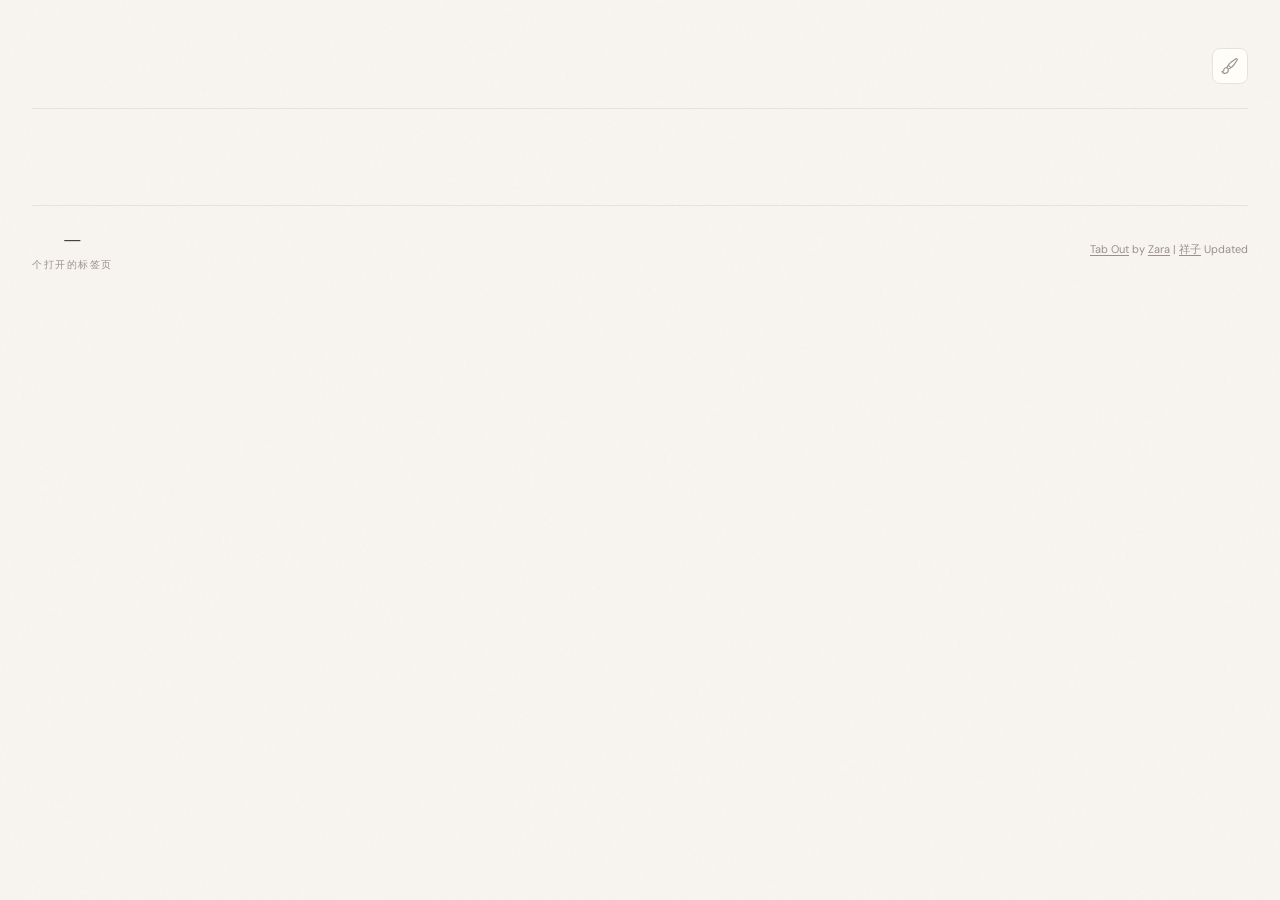
==== commit a339e9ae: "docs: 优化作者署名格式 Co-Authored-By: Claude Opus 4.6 <noreply@anthropic.com>" ====
--- a/extension/index.html
+++ b/extension/index.html
@@ -154,7 +154,7 @@
       </div>
     </div>
     <div class="last-refresh">
-      <span style="color: var(--muted); font-size: 11px;"><a href="https://github.com/xiaoxiangxie/tab-out-cn" target="_top" style="color: var(--muted); text-decoration: underline; text-underline-offset: 2px;">Tab Out CN</a> by <a href="https://github.com/xiaoxiangxie" target="_top" style="color: var(--muted); text-decoration: underline; text-underline-offset: 2px;">祥子</a> fork <a href="https://github.com/zarazhangrui/tab-out" target="_top" style="color: var(--muted); text-decoration: underline; text-underline-offset: 2px;">Zara</a> <a href="https://x.com/zarazhangrui" target="_top" style="color: var(--muted); text-decoration: underline; text-underline-offset: 2px;">(Twitter)</a></span>
+      <span style="color: var(--muted); font-size: 11px;"><a href="https://github.com/zarazhangrui/tab-out" target="_top" style="color: var(--muted); text-decoration: underline; text-underline-offset: 2px;">Tab Out</a> by <a href="https://x.com/zarazhangrui" target="_top" style="color: var(--muted); text-decoration: underline; text-underline-offset: 2px;">Zara</a> | <a href="https://github.com/xiaoxiangxie/tab-out-cn" target="_top" style="color: var(--muted); text-decoration: underline; text-underline-offset: 2px;">祥子</a> Updated</span>
     </div>
   </footer>
 
